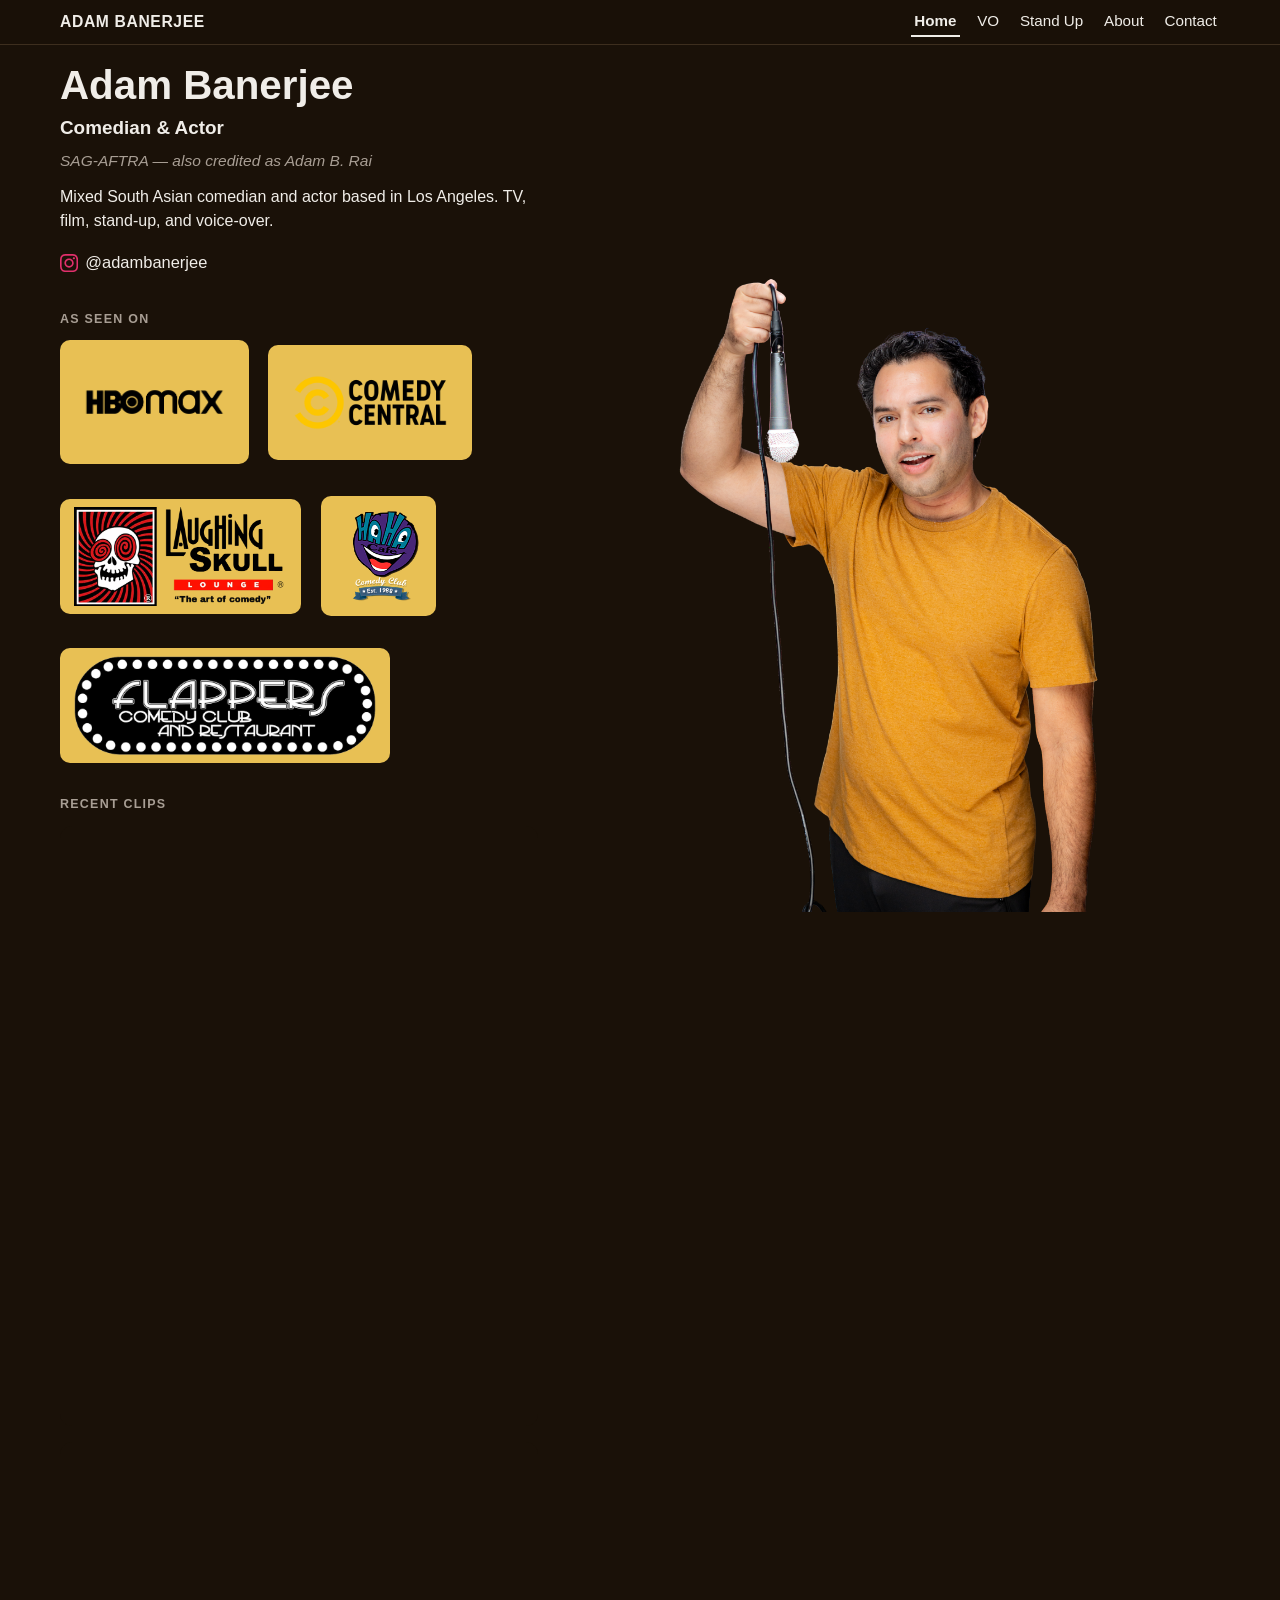
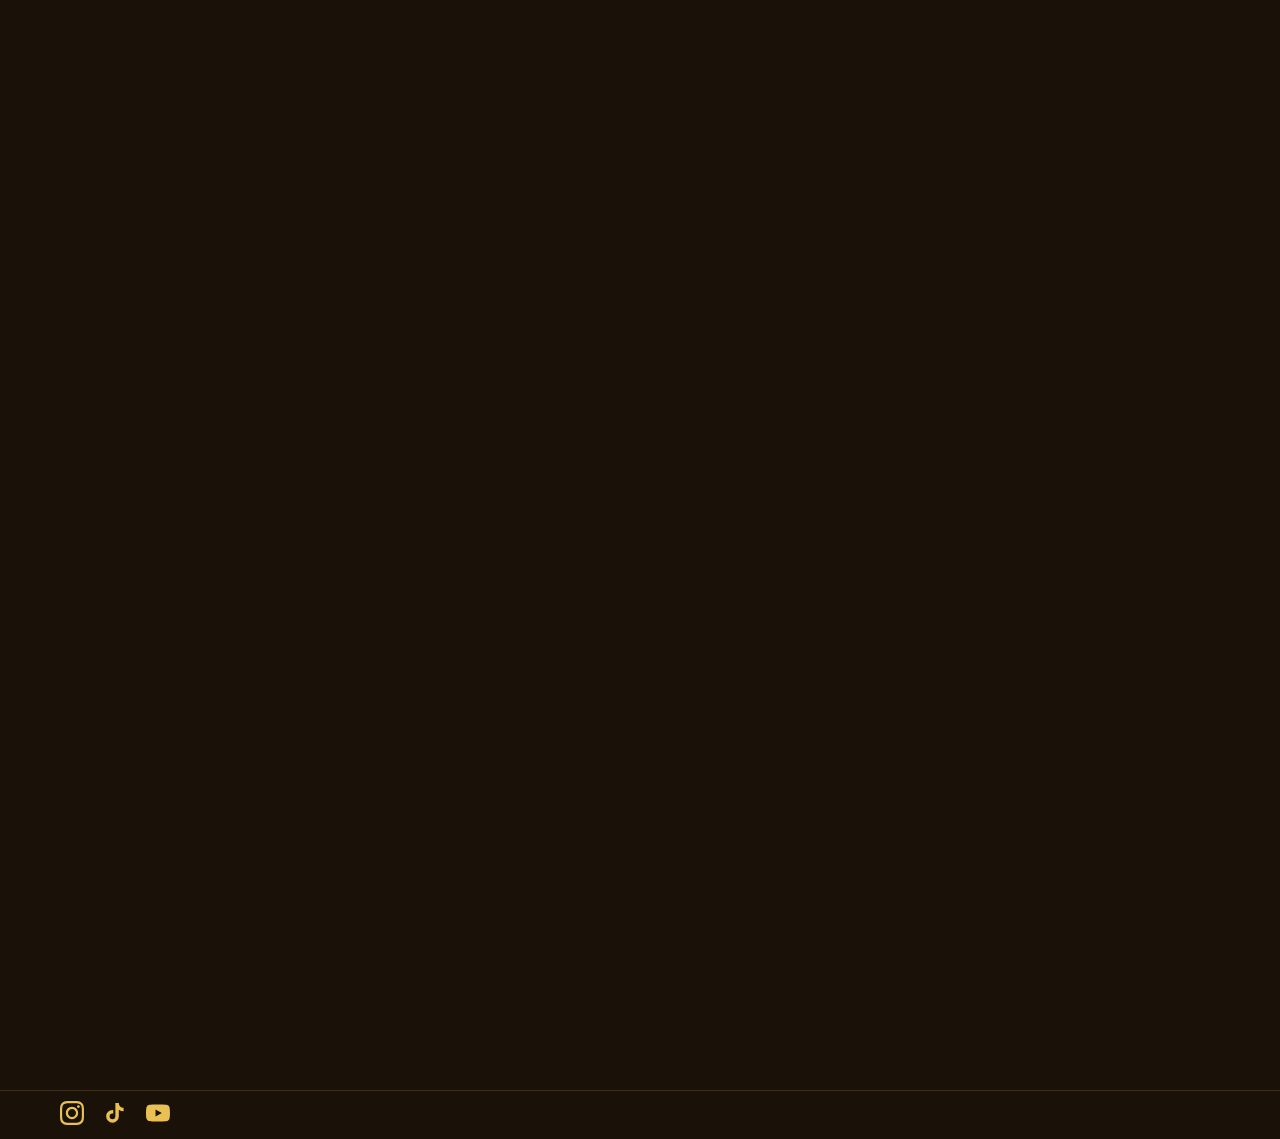
==== index.html @ d93139bd "Fix Instagram clips, enlarge HBO logo, update SEO to comedian-first Clips: - Replace ::before/::afte" ====
<!DOCTYPE html>
<html lang="en">
<head>
  <meta charset="UTF-8" />
  <meta name="viewport" content="width=device-width, initial-scale=1.0" />
  <title>Adam Banerjee | Stand-Up Comedian, Actor & Voice Actor</title>
  <meta name="description" content="Adam Banerjee is a stand-up comedian and SAG-AFTRA actor based in Los Angeles. Credits include HBO and Amazon. Performs across LA and Atlanta. Founder of the Rogue Lantern Comedy Club in Las Vegas." />
  <link rel="canonical" href="https://www.adambanerjee.com/" />
  <link rel="icon" type="image/png" href="/Favicon.png" />
  <link rel="stylesheet" href="/styles.css" />
</head>
<body class="home-page">

<header class="site-header">
  <div class="inner">
    <a class="brand" href="/">ADAM BANERJEE</a>
    <nav aria-label="Main navigation">
      <a href="/" class="active">Home</a>
      <a href="/vo">VO</a>
      <a href="/standup">Stand Up</a>
      <a href="/about">About</a>
      <a href="/contact">Contact</a>
    </nav>
  </div>
</header>

<main>
  <div class="inner">
    <div class="home-main">

      <!-- LEFT: text → logos → clips, all stacked -->
      <div class="home-left">

        <div class="home-copy">
          <h1>Adam Banerjee</h1>
          <p class="subhead">Comedian &amp; Actor</p>
          <p class="sag-credit">SAG-AFTRA &mdash; also credited as <em>Adam B. Rai</em></p>
          <p class="intro">Mixed South Asian comedian and actor based in Los Angeles. TV, film, stand-up, and voice-over.</p>
          <div class="social-row">
            <svg class="ig-logo" viewBox="0 0 24 24" aria-hidden="true" style="width:1.1em;height:1.1em;fill:#e1306c;flex-shrink:0;display:inline-block;vertical-align:middle;"><path d="M12 2.163c3.204 0 3.584.012 4.85.07 3.252.148 4.771 1.691 4.919 4.919.058 1.265.069 1.645.069 4.849 0 3.205-.012 3.584-.069 4.849-.149 3.225-1.664 4.771-4.919 4.919-1.266.058-1.644.07-4.85.07-3.204 0-3.584-.012-4.849-.07-3.26-.149-4.771-1.699-4.919-4.92-.058-1.265-.07-1.644-.07-4.849 0-3.204.013-3.583.07-4.849.149-3.227 1.664-4.771 4.919-4.919 1.266-.057 1.645-.069 4.849-.069zm0-2.163c-3.259 0-3.667.014-4.947.072-4.358.2-6.78 2.618-6.98 6.98-.059 1.281-.073 1.689-.073 4.948 0 3.259.014 3.668.072 4.948.2 4.358 2.618 6.78 6.98 6.98 1.281.058 1.689.072 4.948.072 3.259 0 3.668-.014 4.948-.072 4.354-.2 6.782-2.618 6.979-6.98.059-1.28.073-1.689.073-4.948 0-3.259-.014-3.667-.072-4.947-.196-4.354-2.617-6.78-6.979-6.98-1.281-.059-1.69-.073-4.949-.073zm0 5.838c-3.403 0-6.162 2.759-6.162 6.162s2.759 6.163 6.162 6.163 6.162-2.759 6.162-6.163c0-3.403-2.759-6.162-6.162-6.162zm0 10.162c-2.209 0-4-1.79-4-4 0-2.209 1.791-4 4-4s4 1.791 4 4c0 2.21-1.791 4-4 4zm6.406-11.845c-.796 0-1.441.645-1.441 1.44s.645 1.44 1.441 1.44c.795 0 1.439-.645 1.439-1.44s-.644-1.44-1.439-1.44z"/></svg>
            <a href="https://instagram.com/adambanerjee" target="_blank" rel="noopener noreferrer">@adambanerjee</a>
          </div>
        </div>

        <div class="logo-strip">
          <p class="section-label">As Seen On</p>
          <div class="logos-row">
            <img class="logo-img logo-img--hbo" src="/HBO Max Logo Transparent.png" alt="HBO" />
            <img class="logo-img" src="/Comedy Central Logo Transparent.png" alt="Comedy Central" />
            <div class="logo-row-break"></div>
            <img class="logo-img" src="/Laughing Skull Logo Transparent.webp" alt="Laughing Skull" />
            <img class="logo-img logo-img--haha" src="/Haha Logo Transparent.png" alt="Haha Comedy Club" />
            <div class="logo-row-break"></div>
            <img class="logo-img" src="/Flappers Logo Transparent.png" alt="Flappers Comedy Club" />
          </div>
        </div>

        <div class="clips-section">
          <p class="section-label">Recent Clips</p>
          <div class="clips-col">
            <div class="ig-clip">
              <iframe src="https://www.instagram.com/reel/CvXwuYNpjAo/embed/" allowfullscreen allow="fullscreen"></iframe>
            </div>
            <div class="ig-clip">
              <iframe src="https://www.instagram.com/reel/DRIfIYckgPz/embed/" allowfullscreen allow="fullscreen"></iframe>
            </div>
            <div class="ig-clip">
              <iframe src="https://www.instagram.com/reel/C3Y_JnTr_NY/embed/" allowfullscreen allow="fullscreen"></iframe>
            </div>
          </div>
        </div>

      </div><!-- /home-left -->

      <!-- RIGHT: hero photo, sticky so it stays in view while left column scrolls -->
      <div class="home-photo">
        <img src="/Copy of HS Transparent.svg" alt="Adam Banerjee" />
      </div>

    </div>
  </div>
</main>

<footer class="site-footer">
  <div class="inner">
    <div class="footer-inner">
      <div class="footer-social">
        <a href="https://instagram.com/adambanerjee" target="_blank" rel="noopener noreferrer" aria-label="Instagram">
          <svg viewBox="0 0 24 24" aria-hidden="true"><path d="M12 2.163c3.204 0 3.584.012 4.85.07 3.252.148 4.771 1.691 4.919 4.919.058 1.265.069 1.645.069 4.849 0 3.205-.012 3.584-.069 4.849-.149 3.225-1.664 4.771-4.919 4.919-1.266.058-1.644.07-4.85.07-3.204 0-3.584-.012-4.849-.07-3.26-.149-4.771-1.699-4.919-4.92-.058-1.265-.07-1.644-.07-4.849 0-3.204.013-3.583.07-4.849.149-3.227 1.664-4.771 4.919-4.919 1.266-.057 1.645-.069 4.849-.069zm0-2.163c-3.259 0-3.667.014-4.947.072-4.358.2-6.78 2.618-6.98 6.98-.059 1.281-.073 1.689-.073 4.948 0 3.259.014 3.668.072 4.948.2 4.358 2.618 6.78 6.98 6.98 1.281.058 1.689.072 4.948.072 3.259 0 3.668-.014 4.948-.072 4.354-.2 6.782-2.618 6.979-6.98.059-1.28.073-1.689.073-4.948 0-3.259-.014-3.667-.072-4.947-.196-4.354-2.617-6.78-6.979-6.98-1.281-.059-1.69-.073-4.949-.073zm0 5.838c-3.403 0-6.162 2.759-6.162 6.162s2.759 6.163 6.162 6.163 6.162-2.759 6.162-6.163c0-3.403-2.759-6.162-6.162-6.162zm0 10.162c-2.209 0-4-1.79-4-4 0-2.209 1.791-4 4-4s4 1.791 4 4c0 2.21-1.791 4-4 4zm6.406-11.845c-.796 0-1.441.645-1.441 1.44s.645 1.44 1.441 1.44c.795 0 1.439-.645 1.439-1.44s-.644-1.44-1.439-1.44z"/></svg>
        </a>
        <a href="https://www.tiktok.com/@adambanerjee" target="_blank" rel="noopener noreferrer" aria-label="TikTok">
          <svg viewBox="0 0 24 24" aria-hidden="true"><path d="M19.59 6.69a4.83 4.83 0 0 1-3.77-4.25V2h-3.45v13.67a2.89 2.89 0 0 1-2.88 2.5 2.89 2.89 0 0 1-2.89-2.89 2.89 2.89 0 0 1 2.89-2.89c.28 0 .54.04.79.1V9.01a6.32 6.32 0 0 0-.79-.05 6.34 6.34 0 0 0-6.34 6.34 6.34 6.34 0 0 0 6.34 6.34 6.34 6.34 0 0 0 6.33-6.34V8.69a8.19 8.19 0 0 0 4.78 1.52V6.76a4.85 4.85 0 0 1-1-.07z"/></svg>
        </a>
        <a href="https://www.youtube.com/@adambanerjee" target="_blank" rel="noopener noreferrer" aria-label="YouTube">
          <svg viewBox="0 0 24 24" aria-hidden="true"><path d="M23.498 6.186a3.016 3.016 0 0 0-2.122-2.136C19.505 3.545 12 3.545 12 3.545s-7.505 0-9.377.505A3.017 3.017 0 0 0 .502 6.186C0 8.07 0 12 0 12s0 3.93.502 5.814a3.016 3.016 0 0 0 2.122 2.136c1.871.505 9.376.505 9.376.505s7.505 0 9.377-.505a3.015 3.015 0 0 0 2.122-2.136C24 15.93 24 12 24 12s0-3.93-.502-5.814zM9.545 15.568V8.432L15.818 12l-6.273 3.568z"/></svg>
        </a>
      </div>
    </div>
  </div>
</footer>

<script src="/script.js"></script>
</body>
</html>
---- styles.css ----
:root{
  --bg:#1a1108;
  --text:#f0ede8;
  --muted:#a89e94;
  --line:#3d2e1e;
  --accent:#f0ede8;
  --maxw:1160px;
}

*,
*::before,
*::after{ box-sizing:border-box; }

html,body{
  margin:0;
  padding:0;
}

body{
  font-family: Arial, Helvetica, sans-serif;
  background:var(--bg);
  color:var(--text);
  line-height:1.5;
}

a{ color:var(--text); text-decoration:none; }
a:hover,
a:focus-visible{ text-decoration:underline; }

.inner{
  width:min(100% - 2rem, var(--maxw));
  margin-inline:auto;
}

/* Header */
.site-header{
  position:sticky;
  top:0;
  z-index:20;
  border-bottom:1px solid var(--line);
  background:rgba(26,17,8,.95);
  backdrop-filter: blur(4px);
}

.site-header .inner{
  display:flex;
  align-items:center;
  justify-content:space-between;
  gap:1rem;
  padding:.44rem 0;
}

.brand{
  font-weight:700;
  letter-spacing:.04em;
  font-size:.98rem;
  white-space:nowrap;
}

nav{
  display:flex;
  gap:.9rem;
  flex-wrap:wrap;
  align-items:center;
}

nav a{
  font-size:.95rem;
  padding:.16rem .2rem;
  border-bottom:2px solid transparent;
}

nav a.active{
  border-bottom-color:var(--accent);
  font-weight:700;
}

/* Shared page shells */
.page{
  padding:1.35rem 0 1.8rem;
}

.page h1{
  margin:.05rem 0 .5rem;
  font-size:clamp(1.8rem,3.4vw,2.5rem);
  line-height:1.08;
}

.lead{
  margin:0 0 .85rem;
  color:var(--text);
  max-width:72ch;
}

/* Home */
.home-main{
  display:flex;
  align-items:flex-end;
  gap:1.15rem;
  padding:1.05rem 0 .25rem;
}

.home-copy{
  flex:0 0 52%;
  max-width:52%;
  min-width:0;
}

.home-photo{
  flex:0 0 48%;
  max-width:48%;
  min-width:0;
  display:flex;
  justify-content:flex-end;
  align-items:flex-end;
}

.home-photo img{
  width:min(112%, 980px);
  max-width:980px;
  height:auto;
  display:block;
}

.home-copy h1{
  margin:0 0 .42rem;
  font-size:clamp(1.95rem,3.15vw,2.88rem);
  line-height:1.06;
}

.subhead{
  margin:0 0 .45rem;
  font-size:clamp(1rem,2vw,1.18rem);
  font-weight:600;
}

.muted{
  color:var(--muted);
  font-weight:500;
}

.sag-credit{
  margin:0 0 .82rem;
  font-size:.97rem;
  color:var(--muted);
  font-style:italic;
}

.tagline{
  margin:0 0 .82rem;
  color:var(--muted);
}

.intro{
  margin:0 0 .92rem;
  max-width:68ch;
}

.social-row{
  margin:.28rem 0 0;
  display:inline-flex;
  align-items:center;
  gap:.45rem;
  font-size:1.03rem;
  line-height:1.1;
}

.ig-logo{
  width:1em;
  height:1em;
  object-fit:contain;
  display:inline-block;
  transform:translateY(1px);
}

/* Clips section (inside home-left, single column) */
.clips-section{
  padding:0;
}

.section-label{
  margin:0 0 .75rem;
  font-size:.78rem;
  font-weight:700;
  letter-spacing:.1em;
  text-transform:uppercase;
  color:var(--muted);
}

.clips-col{
  display:flex;
  flex-direction:column;
  gap:1rem;
}

/* Instagram /embed/ — absolute pos clips top/bottom chrome with no overlay bars */
.ig-clip{
  position:relative;
  overflow:hidden;
  border-radius:12px;
  background:var(--bg);
  height:600px;
}

.ig-clip iframe{
  position:absolute;
  top:-66px;      /* shifts up to hide profile header */
  left:0;
  width:100%;
  height:796px;   /* container(600) + header(66) + footer(130) */
  border:0;
}

.clip-card{
  display:flex;
  flex-direction:column;
  align-items:center;
  justify-content:center;
  gap:.75rem;
  border:1px solid var(--line);
  border-radius:12px;
  padding:2.4rem 1.2rem;
  background:#221509;
  color:var(--text);
  text-align:center;
  min-height:200px;
  transition:border-color .18s, background .18s;
}

.clip-card:hover{
  border-color:var(--text);
  background:#2a1a09;
  text-decoration:none;
}

.clip-card svg{
  width:40px;
  height:40px;
}

.clip-card-label{
  font-size:.95rem;
  font-weight:600;
}

.clip-card-sub{
  font-size:.82rem;
  color:var(--muted);
  margin-top:-.3rem;
}

/* As Seen On logo strip — inside home-left, no border separator */
.logo-strip{
  padding:0;
}

.logos-row{
  display:flex;
  align-items:center;
  justify-content:flex-start;
  flex-wrap:wrap;
  gap:1rem 1.2rem;
}

/* Logos with amber pill background */
.logo-img{
  height:99px;
  width:auto;
  display:block;
  background:#e8c054;
  border-radius:10px;
  padding:8px 14px;
  box-sizing:content-box;
  transition:opacity .18s;
}

.logo-img:hover{
  opacity:.85;
}

/* HBO Max: bigger in its pill — taller height, tight padding */
.logo-img--hbo{
  height:118px;
  padding:3px 6px;
}

/* Haha: keep taller since it was already visually small */
.logo-img--haha{
  height:110px;
  padding:5px 8px;
}

/* Force flex-wrap line breaks between logo groups */
.logo-row-break{
  flex-basis:100%;
  height:0;
}

/* VO page */
.vo-layout{
  display:grid;
  grid-template-columns:minmax(0,1fr) 340px;
  gap:1.6rem;
  align-items:start;
}

.vo-photo-wrap{
  display:flex;
  justify-content:flex-end;
}

.vo-photo{
  width:100%;
  max-width:340px;
  height:auto;
  display:block;
  border:1px solid var(--line);
  border-radius:12px;
}

.vo-bio{
  margin:0 0 1.1rem;
  line-height:1.65;
  max-width:70ch;
}

.studio-link-row{
  margin-top:.85rem;
}

.studio-btn{
  display:inline-block;
  padding:.44rem .88rem;
  border:1px solid var(--line);
  border-radius:9px;
  background:#221509;
  font-size:.95rem;
}

.studio-btn:hover{
  text-decoration:none;
  border-color:var(--text);
}

/* Reel list */
.reel-list{
  display:grid;
  gap:.85rem;
  margin-top:.85rem;
}

.reel-card{
  border:1px solid var(--line);
  border-radius:12px;
  padding:.92rem;
  background:#221509;
}

.reel-card h2{
  margin:0 0 .45rem;
  font-size:1.04rem;
}

audio{
  width:100%;
}

/* Plyr dark theme overrides */
.plyr--audio .plyr__controls{
  background:#221509;
  border:1px solid var(--line);
  border-radius:8px;
}

.plyr--audio .plyr__control{
  color:var(--text);
}

.plyr--audio .plyr__control:hover,
.plyr--audio .plyr__control:focus{
  background:var(--line);
  color:var(--text);
}

.plyr__progress__buffer,
.plyr__volume__track{
  background:var(--line);
}

.plyr__progress input[type=range]::-webkit-slider-runnable-track,
.plyr__volume input[type=range]::-webkit-slider-runnable-track{
  background:var(--line);
}

/* Stand Up */
.upcoming-shows{
  border:1px solid var(--line);
  border-radius:12px;
  padding:.92rem 1rem;
  background:#221509;
  margin-bottom:1.25rem;
  max-width:56ch;
}

.upcoming-shows h2{
  margin:0 0 .4rem;
  font-size:1.04rem;
}

.set-section{
  margin-top:.95rem;
}

.standup-videos{
  display:grid;
  grid-template-columns:repeat(auto-fit, minmax(300px,1fr));
  gap:1rem;
  margin-top:.82rem;
}

.yt-embed-wrap{
  position:relative;
  width:100%;
  aspect-ratio:16/9;
  border-radius:10px;
  overflow:hidden;
  background:#000;
}

.yt-embed-wrap iframe{
  position:absolute;
  inset:0;
  width:100%;
  height:100%;
  border:0;
}

.video-context{
  margin:.45rem 0 0;
  font-size:.9rem;
  color:var(--muted);
}

.yt-grid{
  display:grid;
  grid-template-columns:repeat(auto-fit, minmax(270px, 1fr));
  gap:.9rem;
  margin-top:.82rem;
}

.yt-card{
  border:1px solid var(--line);
  border-radius:12px;
  padding:.84rem;
  background:#221509;
}

.video-title{
  margin:0 0 .52rem;
  font-size:1.03rem;
  line-height:1.25;
  font-weight:700;
}

.yt-thumb{
  position:relative;
  display:block;
  border-radius:10px;
  overflow:hidden;
  line-height:0;
}

.yt-thumb img{
  width:100%;
  height:auto;
  display:block;
}

.yt-play{
  position:absolute;
  inset:50% auto auto 50%;
  transform:translate(-50%, -50%);
  width:54px;
  height:54px;
  border-radius:999px;
  background:rgba(0,0,0,.66);
  color:#fff;
  display:grid;
  place-items:center;
  font-size:22px;
}

.btn-link{
  display:inline-block;
  margin-top:.56rem;
  padding:.42rem .68rem;
  border:1px solid var(--line);
  border-radius:9px;
  background:#221509;
}

.btn-link:hover{
  text-decoration:none;
}

/* About */
.credit-highlights{
  display:flex;
  flex-wrap:wrap;
  gap:.6rem .9rem;
  margin:0 0 1.1rem;
}

.credit-item{
  padding:.32rem .72rem;
  border:1px solid var(--line);
  border-radius:999px;
  font-size:.88rem;
  background:#221509;
  color:var(--text);
  white-space:nowrap;
}

.about-layout{
  display:grid;
  grid-template-columns:minmax(0,1fr) 420px;
  gap:1.28rem;
  align-items:start;
}

.about-copy{ min-width:0; }

.about-side{
  display:flex;
  justify-content:flex-end;
}

.about-photo-wrap{
  width:100%;
  margin:0;
}

.about-figure{
  margin:0;
  width:100%;
  display:grid;
  justify-items:end;
}

.about-photo{
  width:100%;
  max-width:420px;
  height:auto;
  display:block;
  border:1px solid var(--line);
  border-radius:12px;
}

/* About credits — clean inline list replacing button pills */
.credit-line{
  margin:0 0 1.1rem;
  font-size:.9rem;
  color:var(--muted);
  letter-spacing:.01em;
}

.credit-line em{
  color:var(--text);
  font-style:italic;
}

/* Contact */
.contact-note{
  margin:0 0 1rem;
  padding:.76rem 1rem;
  border:1px solid var(--line);
  border-radius:10px;
  background:#221509;
  font-size:.95rem;
  max-width:54ch;
}

.contact-grid{
  display:grid;
  grid-template-columns:repeat(auto-fit, minmax(220px, 1fr));
  gap:.85rem;
  margin-top:.82rem;
}

.contact-card{
  border:1px solid var(--line);
  border-radius:12px;
  padding:.92rem;
  background:#221509;
}

.contact-card h2{
  margin:0 0 .38rem;
  font-size:1.02rem;
  color:#e8c054;
}

/* Studio page */
.studio-intro{
  max-width:68ch;
  margin:0 0 1.4rem;
  line-height:1.65;
}

.gear-table{
  width:100%;
  border-collapse:collapse;
  margin-bottom:1.4rem;
  font-size:.97rem;
}

.gear-table th,
.gear-table td{
  text-align:left;
  padding:.6rem .8rem;
  border-bottom:1px solid var(--line);
}

.gear-table th{
  font-size:.8rem;
  letter-spacing:.07em;
  text-transform:uppercase;
  color:var(--muted);
  font-weight:700;
}

.gear-table tr:last-child td{
  border-bottom:none;
}

.studio-links{
  display:flex;
  flex-wrap:wrap;
  gap:.65rem;
  margin-top:1rem;
}

.studio-link-btn{
  display:inline-block;
  padding:.48rem 1rem;
  border:1px solid var(--line);
  border-radius:9px;
  background:#221509;
  font-size:.97rem;
}

.studio-link-btn:hover{
  text-decoration:none;
  border-color:var(--text);
}

/* Footer */
.site-footer{
  border-top:1px solid var(--line);
  margin-top:auto;
}

.site-footer .inner{
  padding:.6rem 0 .9rem;
}

.footer-inner{
  display:flex;
  align-items:center;
  justify-content:space-between;
  flex-wrap:wrap;
  gap:.5rem;
}

.footer-social{
  display:flex;
  align-items:center;
  gap:1.2rem;
}

.footer-social a{
  display:flex;
  align-items:center;
  color:#e8c054;
  transition:color .15s;
  line-height:0;
}

.footer-social a:hover{
  color:var(--text);
  text-decoration:none;
}

.footer-social svg{
  width:24px;
  height:24px;
  fill:currentColor;
  flex-shrink:0;
}

/* Responsive */
@media (max-width: 1080px){
  .home-photo img{
    width:min(100%, 820px);
    max-width:820px;
  }
}

@media (max-width: 980px){
  .about-layout{
    grid-template-columns:1fr;
    gap:.9rem;
  }
  .about-side{
    justify-content:center;
  }
  .about-figure{
    justify-items:center;
  }

  .vo-layout{
    grid-template-columns:1fr;
    gap:.9rem;
  }
  .vo-photo-wrap{
    justify-content:center;
    order:-1;
  }
  .vo-photo{
    max-width:380px;
  }
}

@media (max-width: 860px){
  .site-header .inner{
    align-items:flex-start;
    flex-wrap:wrap;
    row-gap:.28rem;
  }

  nav{
    width:100%;
    gap:.62rem .9rem;
  }

  .home-main{
    flex-direction:column;
    align-items:stretch;
    gap:.62rem;
    padding-top:.82rem;
    padding-bottom:.3rem;
  }

  .home-copy,
  .home-photo{
    max-width:100%;
    flex-basis:auto;
  }

  .home-photo{
    justify-content:center;
    align-items:center;
  }

  .home-photo img{
    width:min(100%, 760px);
    max-width:760px;
    margin-inline:auto;
  }

  .clips-row{
    grid-template-columns:1fr;
  }
}

@media (max-width: 600px){
  .inner{
    width:min(100% - 1.25rem, var(--maxw));
  }

  nav a{
    font-size:.9rem;
  }

  .home-copy h1{
    font-size:clamp(1.7rem,8vw,2.2rem);
  }

  .page{
    padding:1.1rem 0 1.35rem;
  }

  .standup-videos{
    grid-template-columns:1fr;
  }

  .logos-row{
    gap:.7rem 1rem;
  }

  .footer-inner{
    flex-direction:column;
    align-items:flex-start;
    gap:.4rem;
  }
}


/* --- Home layout: left column (text+logos+clips) + sticky photo --- */

/* home-main is the flex row container */
.home-page .home-main{
  display: flex !important;
  flex-direction: row !important;
  align-items: flex-start !important;
  gap: 0 !important;
  height: auto !important;
  min-height: 0 !important;
  padding: 1.2rem 0 0 !important;
}

/* Left column: stacks text → logos → clips vertically */
.home-left{
  flex: 0 0 44%;
  max-width: 44%;
  min-width: 0;
  display: flex;
  flex-direction: column;
  gap: 2rem;
  padding-right: 2rem;
  padding-bottom: 2rem;
}

/* Text block: stays at top of left column */
.home-page .home-copy{
  flex: none !important;
  max-width: none !important;
  min-width: 0 !important;
}

/* Photo: sticky so it stays in view while left column scrolls.
   Height = viewport minus the sticky header. */
.home-page .home-photo{
  flex: 0 0 56% !important;
  max-width: 56% !important;
  min-width: 0 !important;
  position: sticky !important;
  top: 52px !important;          /* approx header height */
  height: calc(100vh - 52px) !important;
  display: flex !important;
  align-items: flex-end !important;
  justify-content: flex-end !important;
  overflow: hidden !important;
  margin: 0 !important;
  padding: 0 !important;
}

/* Image fills the sticky column height, anchored bottom-right.
   Full figure visible — object-fit contain shows the whole image. */
.home-page .home-photo img{
  height: 100% !important;
  width: auto !important;
  max-width: 100% !important;
  object-fit: contain !important;
  object-position: right bottom !important;
  display: block !important;
  margin: 0 !important;
}

@media (max-width: 860px){
  /* On tablet/mobile: stack the photo above the content */
  .home-page .home-main{
    flex-direction: column !important;
    align-items: stretch !important;
    padding-top: 0 !important;
  }

  .home-left{
    flex: none !important;
    max-width: 100% !important;
    padding-right: 0 !important;
    padding-top: 1.2rem; /* breathing room between the line and "Adam Banerjee" */
    order: 2;
  }

  .home-page .home-photo{
    flex: none !important;
    max-width: 100% !important;
    position: static !important;
    height: 56vw !important;    /* proportional height on mobile */
    justify-content: center !important;
    align-items: flex-end !important;
    order: 1;
  }

  .home-page .home-photo img{
    height: 100% !important;
    width: auto !important;
    max-width: 100% !important;
    object-position: center bottom !important;
  }
}

@media (max-width: 860px){
  .ig-clip{
    height: 500px;
  }

  .ig-clip iframe{
    height: 696px; /* 500 + 66 + 130 */
  }

  /* Separator line under hero photo so it ends intentionally */
  .home-page .home-photo{
    border-bottom: 1px solid var(--line) !important;
  }
}

@media (max-width: 600px){
  .home-left{
    gap: 1.5rem !important;
    padding-bottom: 1.5rem !important;
  }

  .home-page .home-photo{
    height: 72vw !important;
  }

  .ig-clip{
    height: 440px;
  }

  .ig-clip iframe{
    height: 636px; /* 440 + 66 + 130 */
  }

  .logo-img{
    height: 70px !important;
    padding: 6px 12px !important;
  }

  .logo-img--haha{
    height: 78px !important;
    padding: 4px 8px !important;
  }
}


/* About page overrides */
.about-page .page{
  padding-top: 1.7rem !important;
  padding-bottom: 2.15rem !important;
}

.about-page .about-layout{
  display: block !important;
  gap: 1.9rem !important;
}

.about-page .about-photo-wrap.about-photo-top{
  width: 100% !important;
  margin: 0.55rem 0 1rem !important;
  display: flex !important;
  justify-content: center !important;
}

.about-page .about-figure{
  justify-items: center !important;
}

.about-page .about-copy{
  padding-right: .25rem;
}

.about-page .bio{
  max-width: 78ch;
  margin: 0 auto;
}

.about-page .bio p{
  margin: 0 0 .95rem !important;
  line-height: 1.66 !important;
}

@media (max-width: 980px){
  .about-page .page{
    padding-top: 1.25rem !important;
    padding-bottom: 1.6rem !important;
  }
}

/* Contact page — add breathing room above footer */
.contact-page .page{
  min-height: 88vh;
  padding-bottom: 10rem;
}

/* VO page Disney credit strip below photo */
.vo-credit-strip{
  margin-top:.85rem;
  background:#e8c054;
  border-radius:10px;
  padding:.6rem .9rem;
  display:flex;
  align-items:center;
  gap:.75rem;
  max-width:340px;
}

.vo-credit-strip p{
  margin:0;
  font-size:.88rem;
  font-weight:600;
  color:#1a1108;
  line-height:1.35;
}

.vo-credit-strip img{
  height:28px;
  width:auto;
  display:block;
  flex-shrink:0;
}
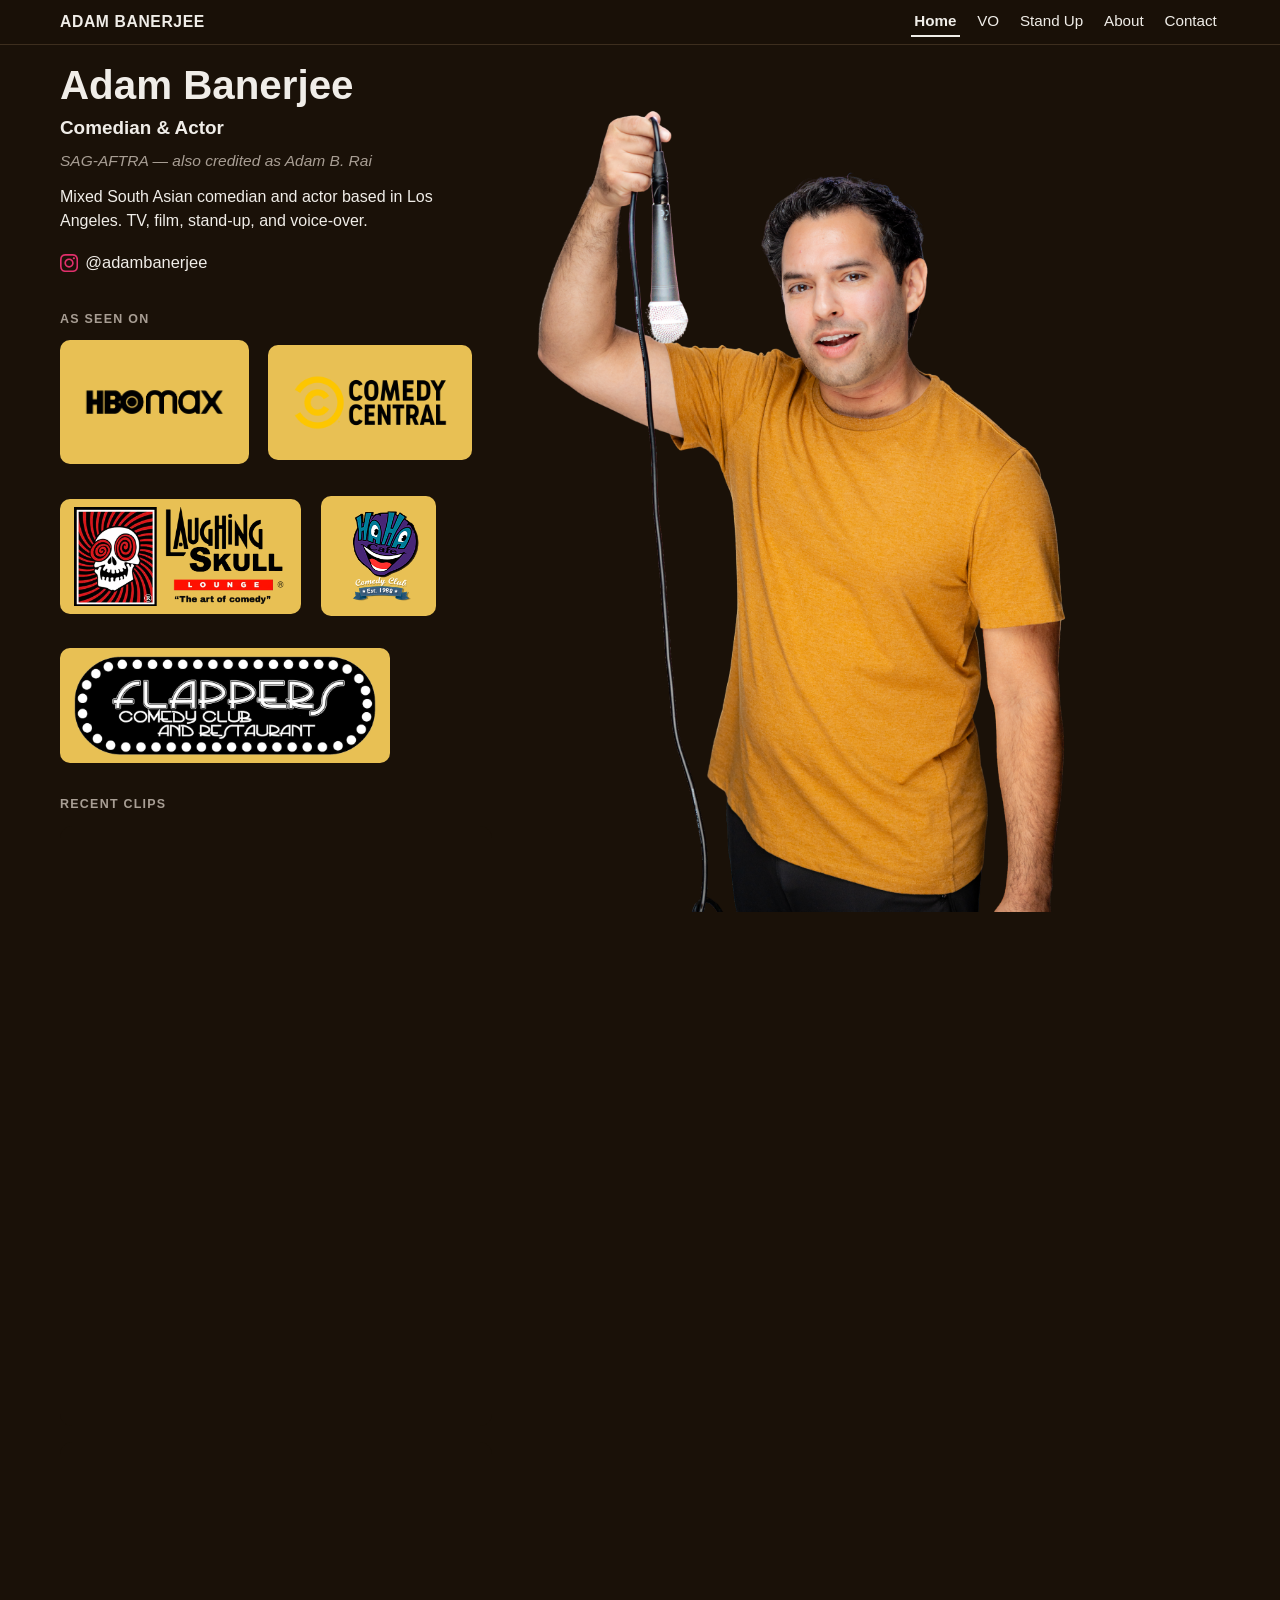
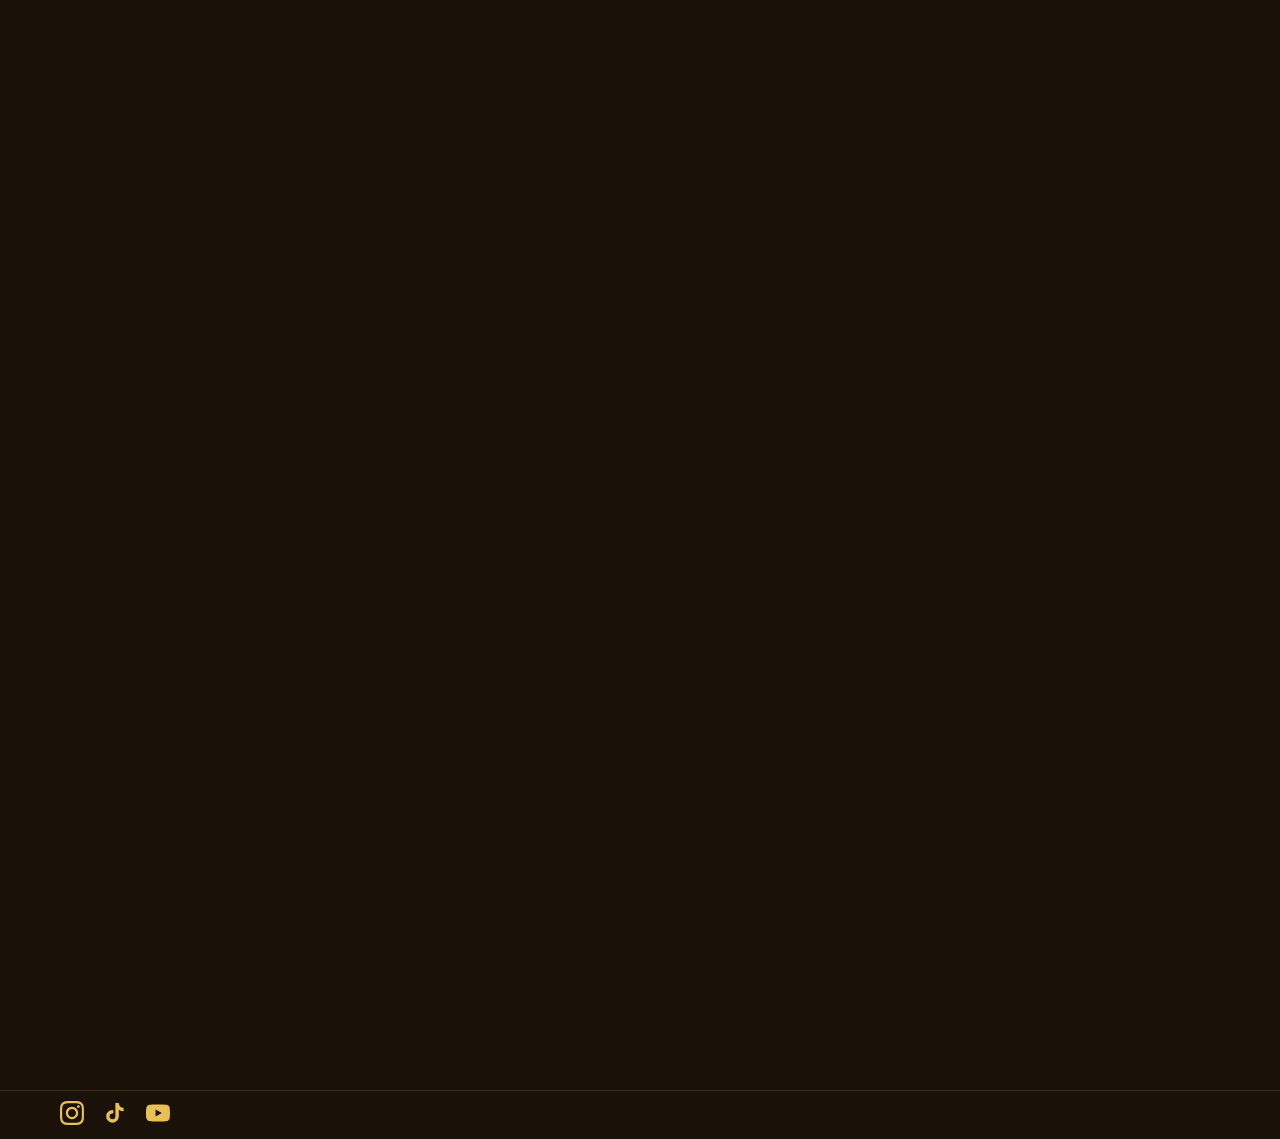
==== commit 4ea723dc: "Fix mobile clip playback; enlarge desktop hero image Clips: - Remove scrolling="no" — this was block" ====
--- a/index.html
+++ b/index.html
@@ -3,7 +3,7 @@
 <head>
   <meta charset="UTF-8" />
   <meta name="viewport" content="width=device-width, initial-scale=1.0" />
-  <title>Adam Banerjee | Stand-Up Comedian, Actor & Voice Actor</title>
+  <title>Adam Banerjee | Comedian</title>
   <meta name="description" content="Adam Banerjee is a stand-up comedian and SAG-AFTRA actor based in Los Angeles. Credits include HBO and Amazon. Performs across LA and Atlanta. Founder of the Rogue Lantern Comedy Club in Las Vegas." />
   <link rel="canonical" href="https://www.adambanerjee.com/" />
   <link rel="icon" type="image/png" href="/Favicon.png" />
@@ -59,13 +59,13 @@
           <p class="section-label">Recent Clips</p>
           <div class="clips-col">
             <div class="ig-clip">
-              <iframe src="https://www.instagram.com/reel/CvXwuYNpjAo/embed/" allowfullscreen allow="fullscreen"></iframe>
+              <iframe src="https://www.instagram.com/reel/CvXwuYNpjAo/embed/" allowfullscreen allow="autoplay; fullscreen; picture-in-picture"></iframe>
             </div>
             <div class="ig-clip">
-              <iframe src="https://www.instagram.com/reel/DRIfIYckgPz/embed/" allowfullscreen allow="fullscreen"></iframe>
+              <iframe src="https://www.instagram.com/reel/DRIfIYckgPz/embed/" allowfullscreen allow="autoplay; fullscreen; picture-in-picture"></iframe>
             </div>
             <div class="ig-clip">
-              <iframe src="https://www.instagram.com/reel/C3Y_JnTr_NY/embed/" allowfullscreen allow="fullscreen"></iframe>
+              <iframe src="https://www.instagram.com/reel/C3Y_JnTr_NY/embed/" allowfullscreen allow="autoplay; fullscreen; picture-in-picture"></iframe>
             </div>
           </div>
         </div>
--- a/styles.css
+++ b/styles.css
@@ -821,8 +821,8 @@
 
 /* Left column: stacks text → logos → clips vertically */
 .home-left{
-  flex: 0 0 44%;
-  max-width: 44%;
+  flex: 0 0 40%;
+  max-width: 40%;
   min-width: 0;
   display: flex;
   flex-direction: column;
@@ -841,8 +841,8 @@
 /* Photo: sticky so it stays in view while left column scrolls.
    Height = viewport minus the sticky header. */
 .home-page .home-photo{
-  flex: 0 0 56% !important;
-  max-width: 56% !important;
+  flex: 0 0 60% !important;
+  max-width: 60% !important;
   min-width: 0 !important;
   position: sticky !important;
   top: 52px !important;          /* approx header height */
@@ -856,7 +856,8 @@
 }
 
 /* Image fills the sticky column height, anchored bottom-right.
-   Full figure visible — object-fit contain shows the whole image. */
+   Scale(1.18) makes the figure appear larger — transparent SVG margins absorb
+   the scale so body/microphone are not cropped. */
 .home-page .home-photo img{
   height: 100% !important;
   width: auto !important;
@@ -865,6 +866,8 @@
   object-position: right bottom !important;
   display: block !important;
   margin: 0 !important;
+  transform: scale(1.18);
+  transform-origin: right bottom;
 }
 
 @media (max-width: 860px){
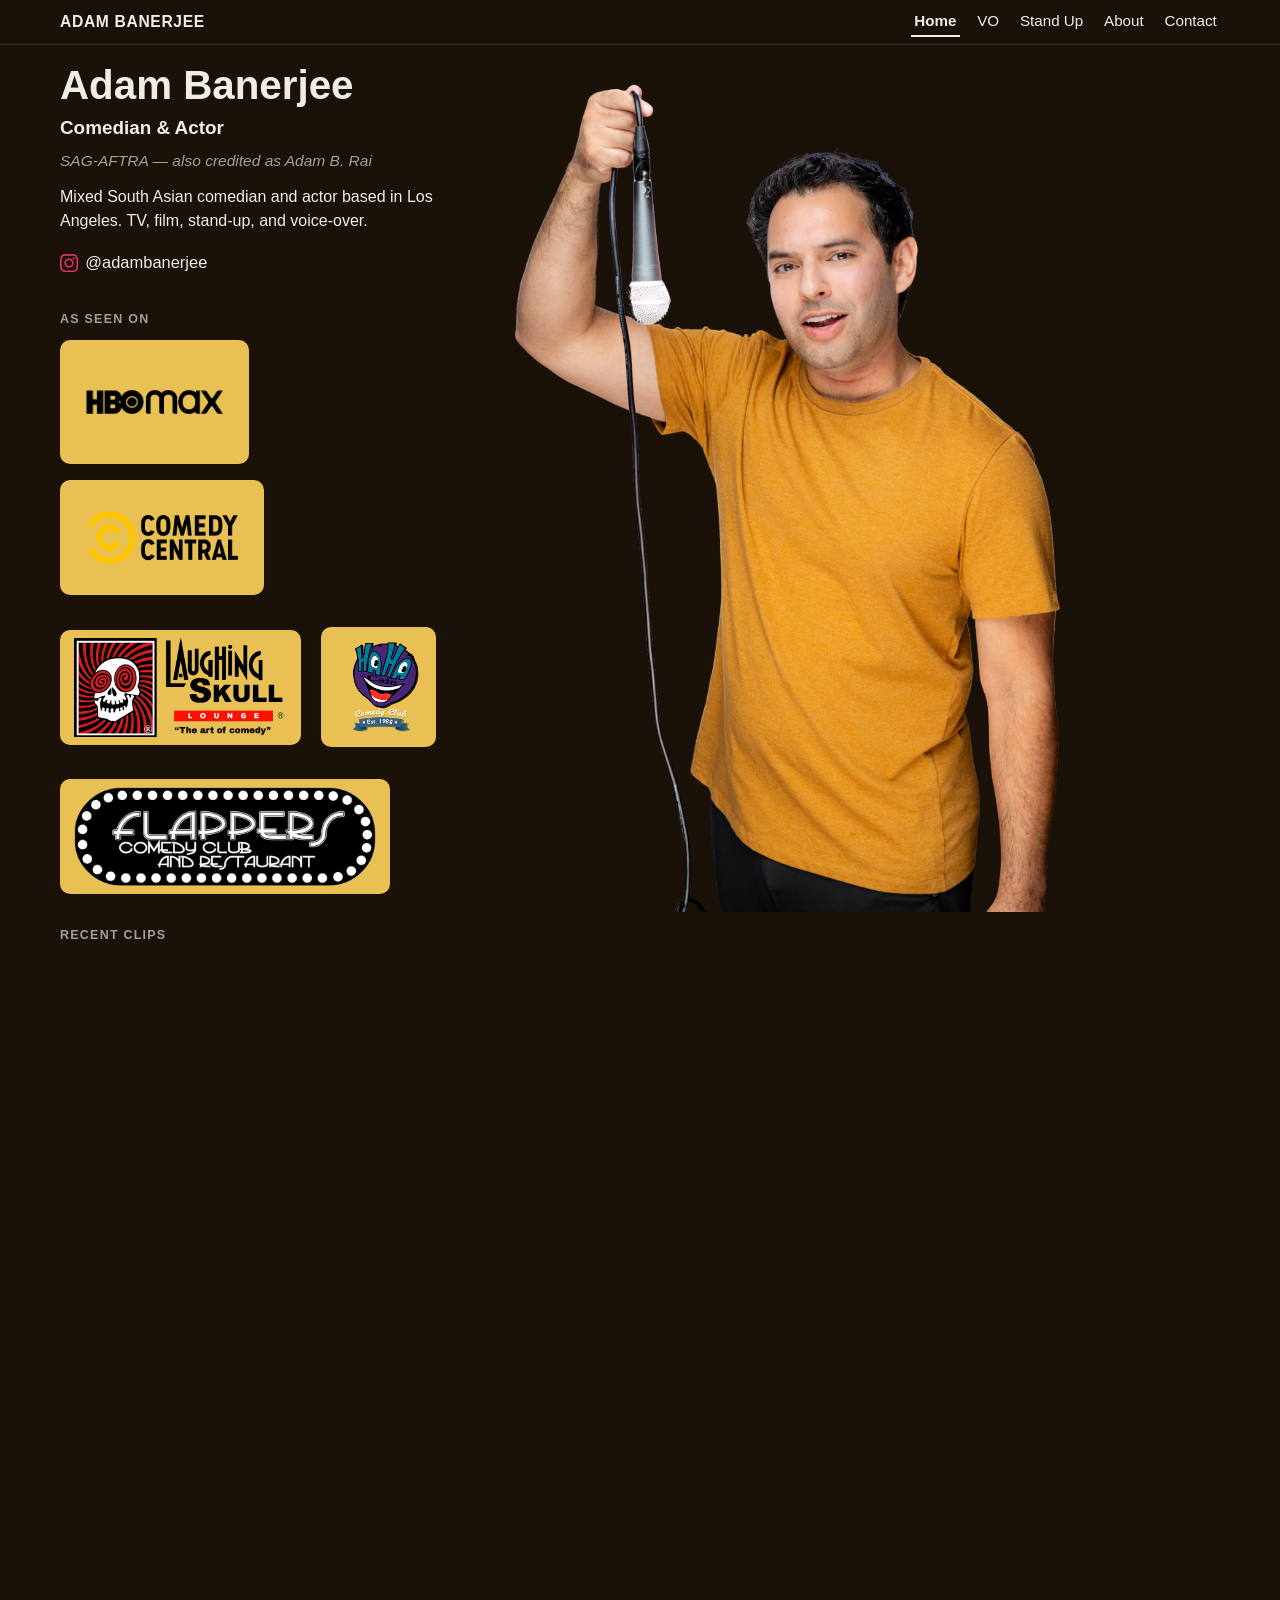
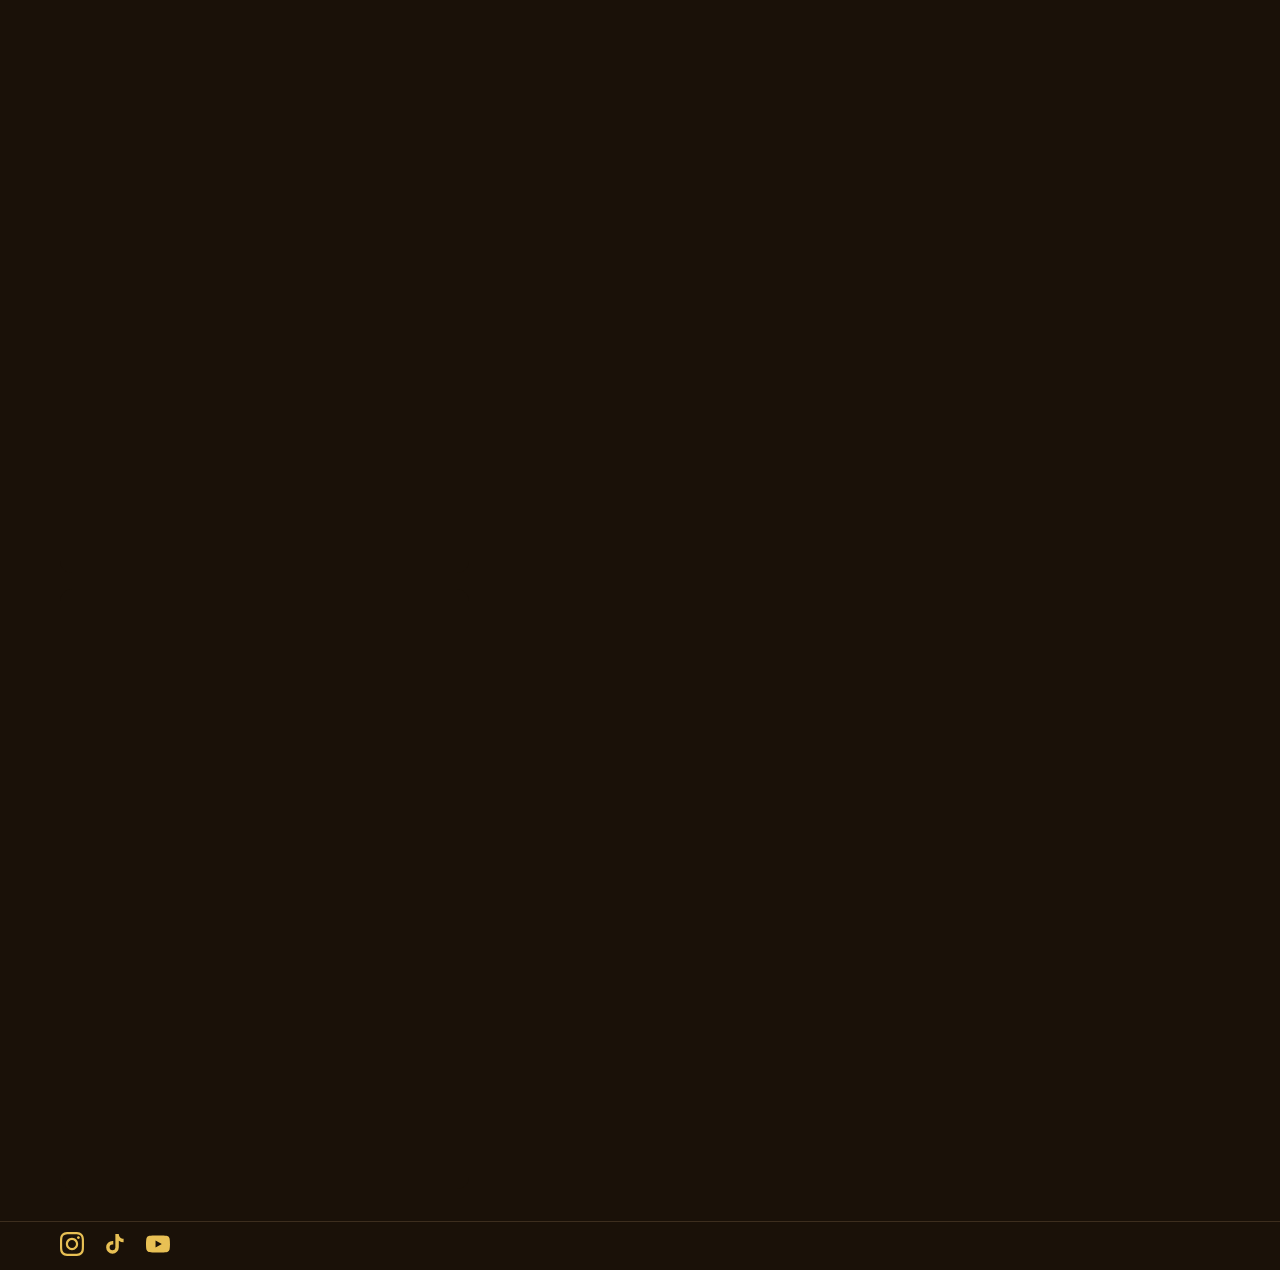
==== commit 76133907: "Fix clip scroll/glitch; push hero image rightward Clips: - Restore scrolling="no" — removing it let " ====
--- a/index.html
+++ b/index.html
@@ -59,13 +59,13 @@
           <p class="section-label">Recent Clips</p>
           <div class="clips-col">
             <div class="ig-clip">
-              <iframe src="https://www.instagram.com/reel/CvXwuYNpjAo/embed/" allowfullscreen allow="autoplay; fullscreen; picture-in-picture"></iframe>
+              <iframe src="https://www.instagram.com/reel/CvXwuYNpjAo/embed/" allowfullscreen allow="autoplay; fullscreen; picture-in-picture" scrolling="no"></iframe>
             </div>
             <div class="ig-clip">
-              <iframe src="https://www.instagram.com/reel/DRIfIYckgPz/embed/" allowfullscreen allow="autoplay; fullscreen; picture-in-picture"></iframe>
+              <iframe src="https://www.instagram.com/reel/DRIfIYckgPz/embed/" allowfullscreen allow="autoplay; fullscreen; picture-in-picture" scrolling="no"></iframe>
             </div>
             <div class="ig-clip">
-              <iframe src="https://www.instagram.com/reel/C3Y_JnTr_NY/embed/" allowfullscreen allow="autoplay; fullscreen; picture-in-picture"></iframe>
+              <iframe src="https://www.instagram.com/reel/C3Y_JnTr_NY/embed/" allowfullscreen allow="autoplay; fullscreen; picture-in-picture" scrolling="no"></iframe>
             </div>
           </div>
         </div>
--- a/styles.css
+++ b/styles.css
@@ -21,6 +21,7 @@
   background:var(--bg);
   color:var(--text);
   line-height:1.5;
+  overflow-x:hidden; /* prevents horizontal scroll from hero photo bleed */
 }
 
 a{ color:var(--text); text-decoration:none; }
@@ -821,8 +822,8 @@
 
 /* Left column: stacks text → logos → clips vertically */
 .home-left{
-  flex: 0 0 40%;
-  max-width: 40%;
+  flex: 0 0 38%;
+  max-width: 38%;
   min-width: 0;
   display: flex;
   flex-direction: column;
@@ -841,8 +842,8 @@
 /* Photo: sticky so it stays in view while left column scrolls.
    Height = viewport minus the sticky header. */
 .home-page .home-photo{
-  flex: 0 0 60% !important;
-  max-width: 60% !important;
+  flex: 0 0 62% !important;
+  max-width: none !important;    /* allow extending past .inner right boundary */
   min-width: 0 !important;
   position: sticky !important;
   top: 52px !important;          /* approx header height */
@@ -851,6 +852,8 @@
   align-items: flex-end !important;
   justify-content: flex-end !important;
   overflow: hidden !important;
+  /* bleed toward browser right edge; body overflow-x:hidden prevents scrollbar */
+  margin-right: calc(-1 * (100vw - min(100vw - 2rem, 1160px)) / 2) !important;
   margin: 0 !important;
   padding: 0 !important;
 }
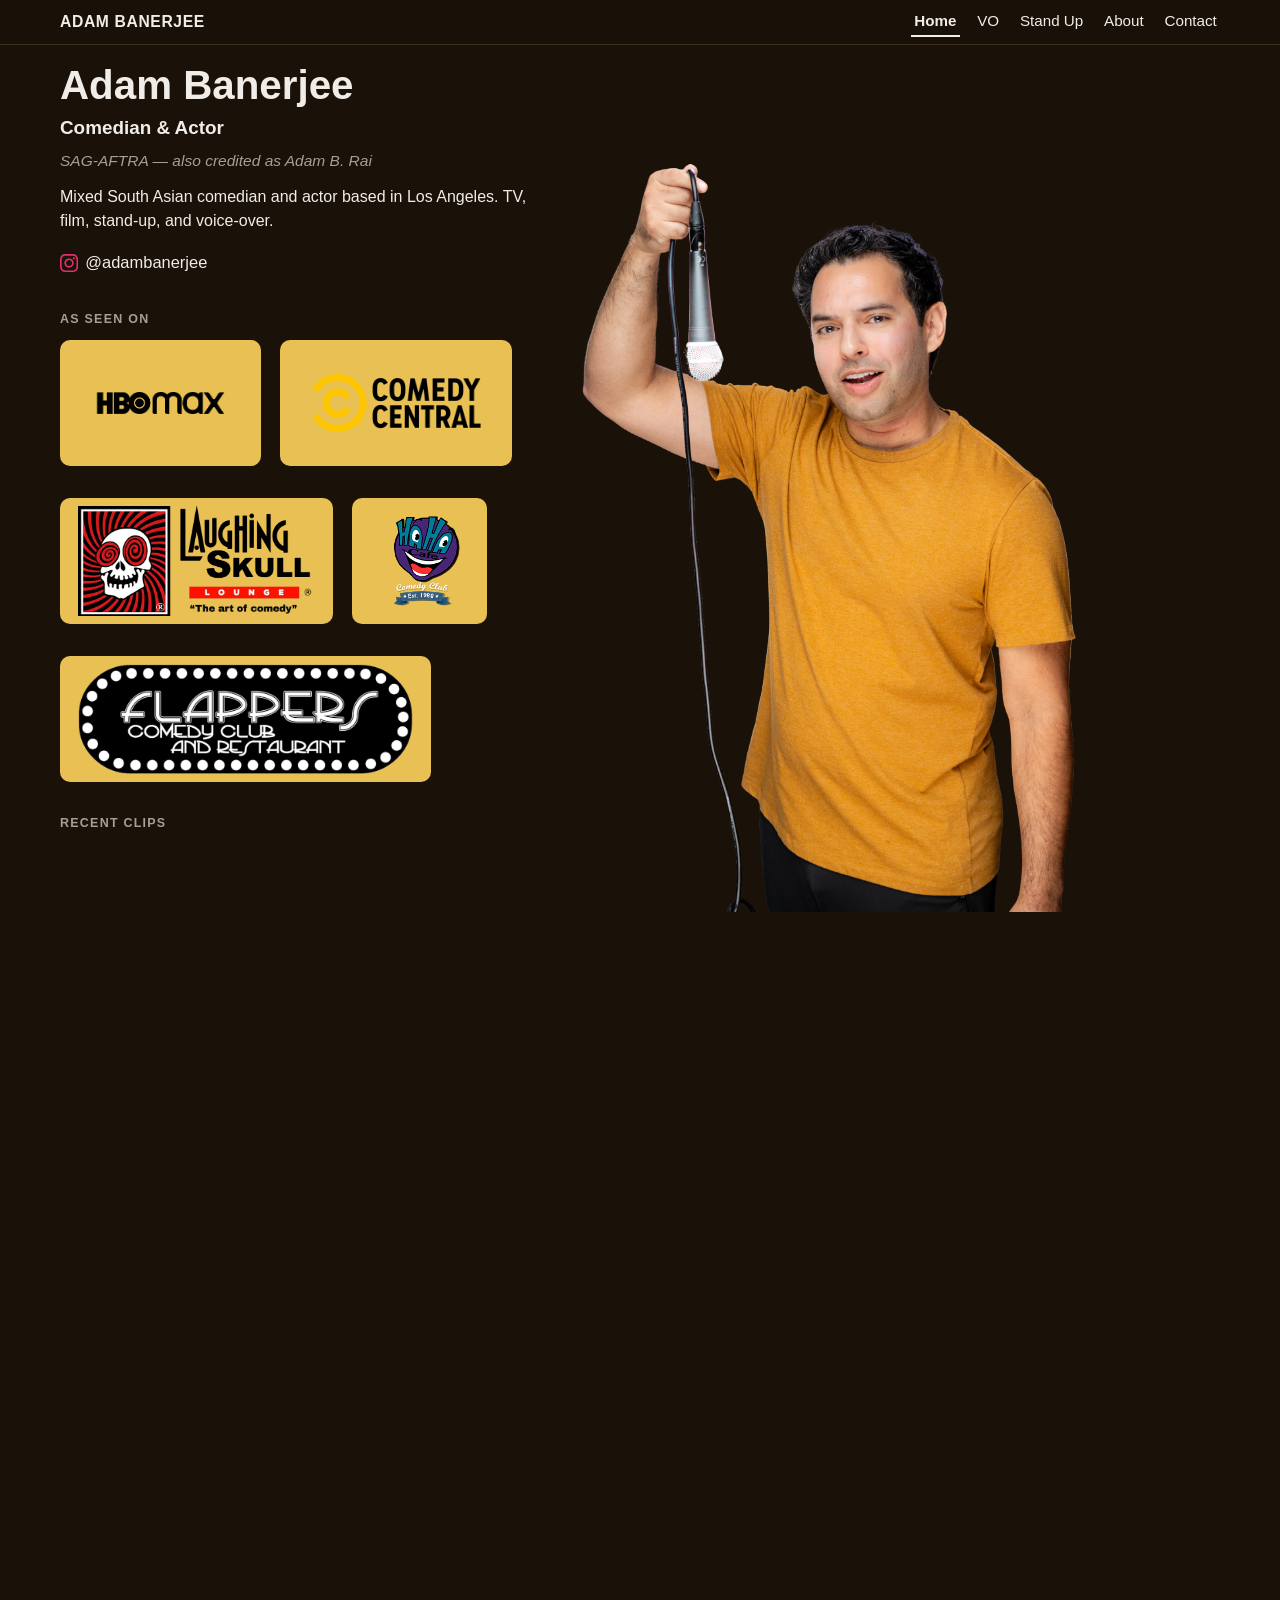
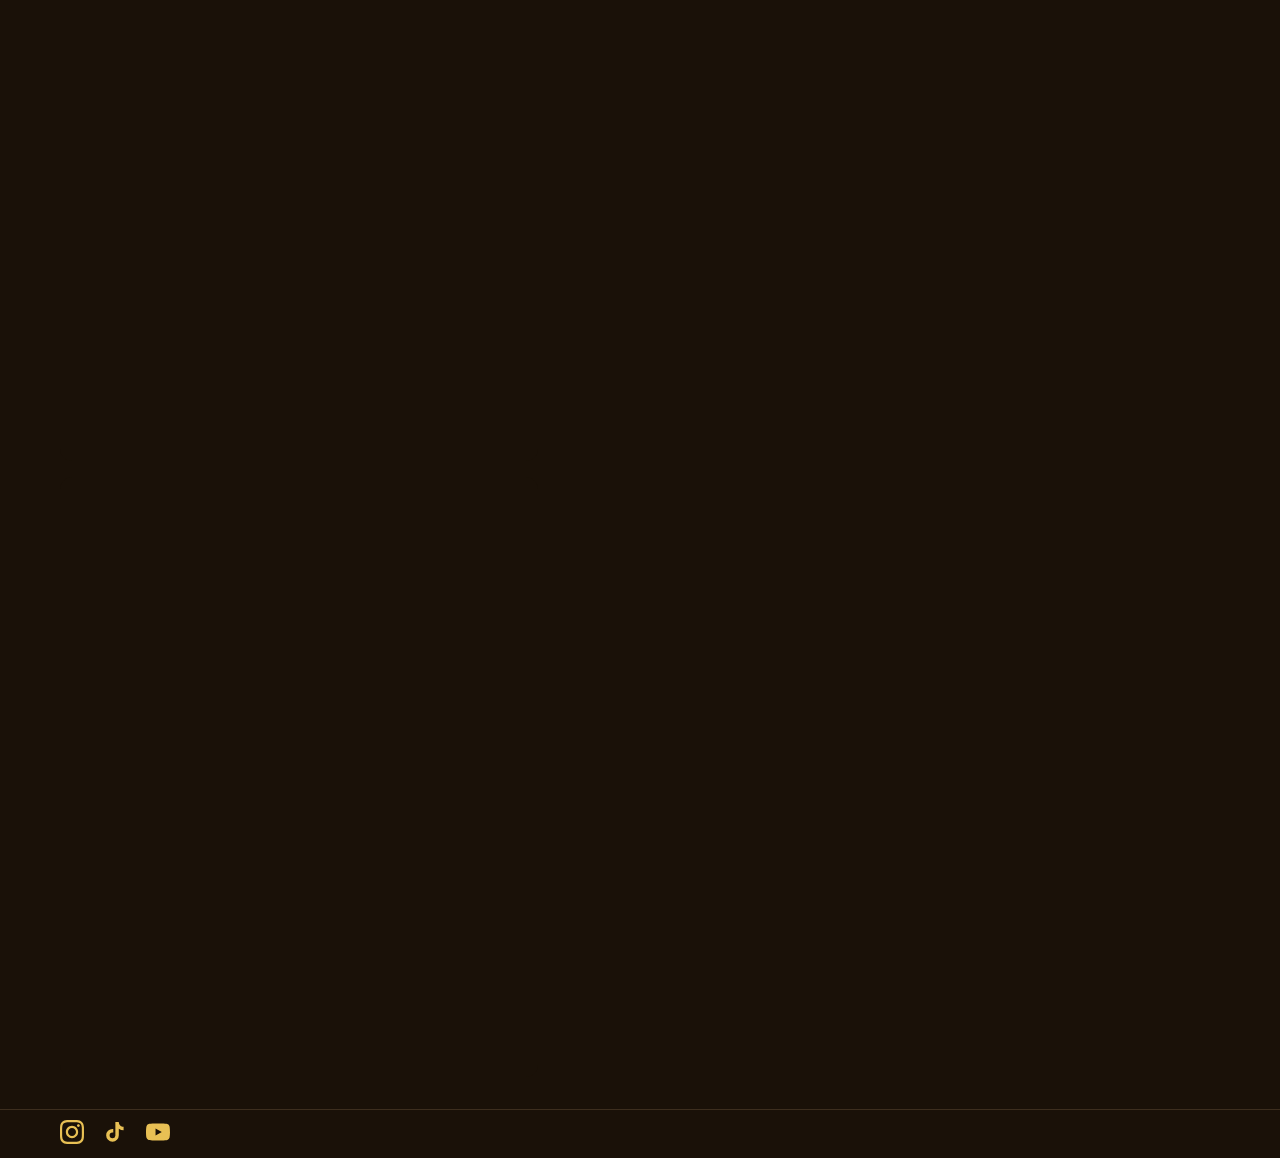
==== commit a38b4d57: "Fix four layout issues: logo stacking, hero position, mobile photo cutoff, mobile video playback - R" ====
--- a/index.html
+++ b/index.html
@@ -58,15 +58,9 @@
         <div class="clips-section">
           <p class="section-label">Recent Clips</p>
           <div class="clips-col">
-            <div class="ig-clip">
-              <iframe src="https://www.instagram.com/reel/CvXwuYNpjAo/embed/" allowfullscreen allow="autoplay; fullscreen; picture-in-picture" scrolling="no"></iframe>
-            </div>
-            <div class="ig-clip">
-              <iframe src="https://www.instagram.com/reel/DRIfIYckgPz/embed/" allowfullscreen allow="autoplay; fullscreen; picture-in-picture" scrolling="no"></iframe>
-            </div>
-            <div class="ig-clip">
-              <iframe src="https://www.instagram.com/reel/C3Y_JnTr_NY/embed/" allowfullscreen allow="autoplay; fullscreen; picture-in-picture" scrolling="no"></iframe>
-            </div>
+            <div class="ig-clip" data-src="https://www.instagram.com/reel/CvXwuYNpjAo/embed/"></div>
+            <div class="ig-clip" data-src="https://www.instagram.com/reel/DRIfIYckgPz/embed/"></div>
+            <div class="ig-clip" data-src="https://www.instagram.com/reel/C3Y_JnTr_NY/embed/"></div>
           </div>
         </div>
 
--- a/styles.css
+++ b/styles.css
@@ -263,32 +263,20 @@
   gap:1rem 1.2rem;
 }
 
-/* Logos with amber pill background */
+/* Logos with amber pill background — uniform size, no individual overrides */
 .logo-img{
-  height:99px;
+  height:110px;
   width:auto;
   display:block;
   background:#e8c054;
   border-radius:10px;
-  padding:8px 14px;
+  padding:8px 18px;
   box-sizing:content-box;
   transition:opacity .18s;
 }
 
 .logo-img:hover{
   opacity:.85;
-}
-
-/* HBO Max: bigger in its pill — taller height, tight padding */
-.logo-img--hbo{
-  height:118px;
-  padding:3px 6px;
-}
-
-/* Haha: keep taller since it was already visually small */
-.logo-img--haha{
-  height:110px;
-  padding:5px 8px;
 }
 
 /* Force flex-wrap line breaks between logo groups */
@@ -822,8 +810,8 @@
 
 /* Left column: stacks text → logos → clips vertically */
 .home-left{
-  flex: 0 0 38%;
-  max-width: 38%;
+  flex: 0 0 44%;
+  max-width: 44%;
   min-width: 0;
   display: flex;
   flex-direction: column;
@@ -842,24 +830,22 @@
 /* Photo: sticky so it stays in view while left column scrolls.
    Height = viewport minus the sticky header. */
 .home-page .home-photo{
-  flex: 0 0 62% !important;
-  max-width: none !important;    /* allow extending past .inner right boundary */
+  flex: 0 0 56% !important;
+  max-width: 56% !important;
   min-width: 0 !important;
   position: sticky !important;
-  top: 52px !important;          /* approx header height */
+  top: 52px !important;
   height: calc(100vh - 52px) !important;
   display: flex !important;
   align-items: flex-end !important;
-  justify-content: flex-end !important;
+  justify-content: flex-end !important;  /* push image toward the right edge */
   overflow: hidden !important;
-  /* bleed toward browser right edge; body overflow-x:hidden prevents scrollbar */
-  margin-right: calc(-1 * (100vw - min(100vw - 2rem, 1160px)) / 2) !important;
   margin: 0 !important;
   padding: 0 !important;
 }
 
-/* Image fills the sticky column height, anchored bottom-right.
-   Scale(1.18) makes the figure appear larger — transparent SVG margins absorb
+/* Image fills the sticky column height, right-aligned.
+   Scale(1.18) makes the figure larger; transparent SVG margins absorb
    the scale so body/microphone are not cropped. */
 .home-page .home-photo img{
   height: 100% !important;
@@ -870,7 +856,7 @@
   display: block !important;
   margin: 0 !important;
   transform: scale(1.18);
-  transform-origin: right bottom;
+  transform-origin: bottom right;
 }
 
 @media (max-width: 860px){
@@ -904,6 +890,8 @@
     width: auto !important;
     max-width: 100% !important;
     object-position: center bottom !important;
+    transform: none !important;       /* reset desktop scale so head/mic aren't clipped */
+    transform-origin: unset !important;
   }
 }
 
@@ -943,11 +931,6 @@
   .logo-img{
     height: 70px !important;
     padding: 6px 12px !important;
-  }
-
-  .logo-img--haha{
-    height: 78px !important;
-    padding: 4px 8px !important;
   }
 }
 
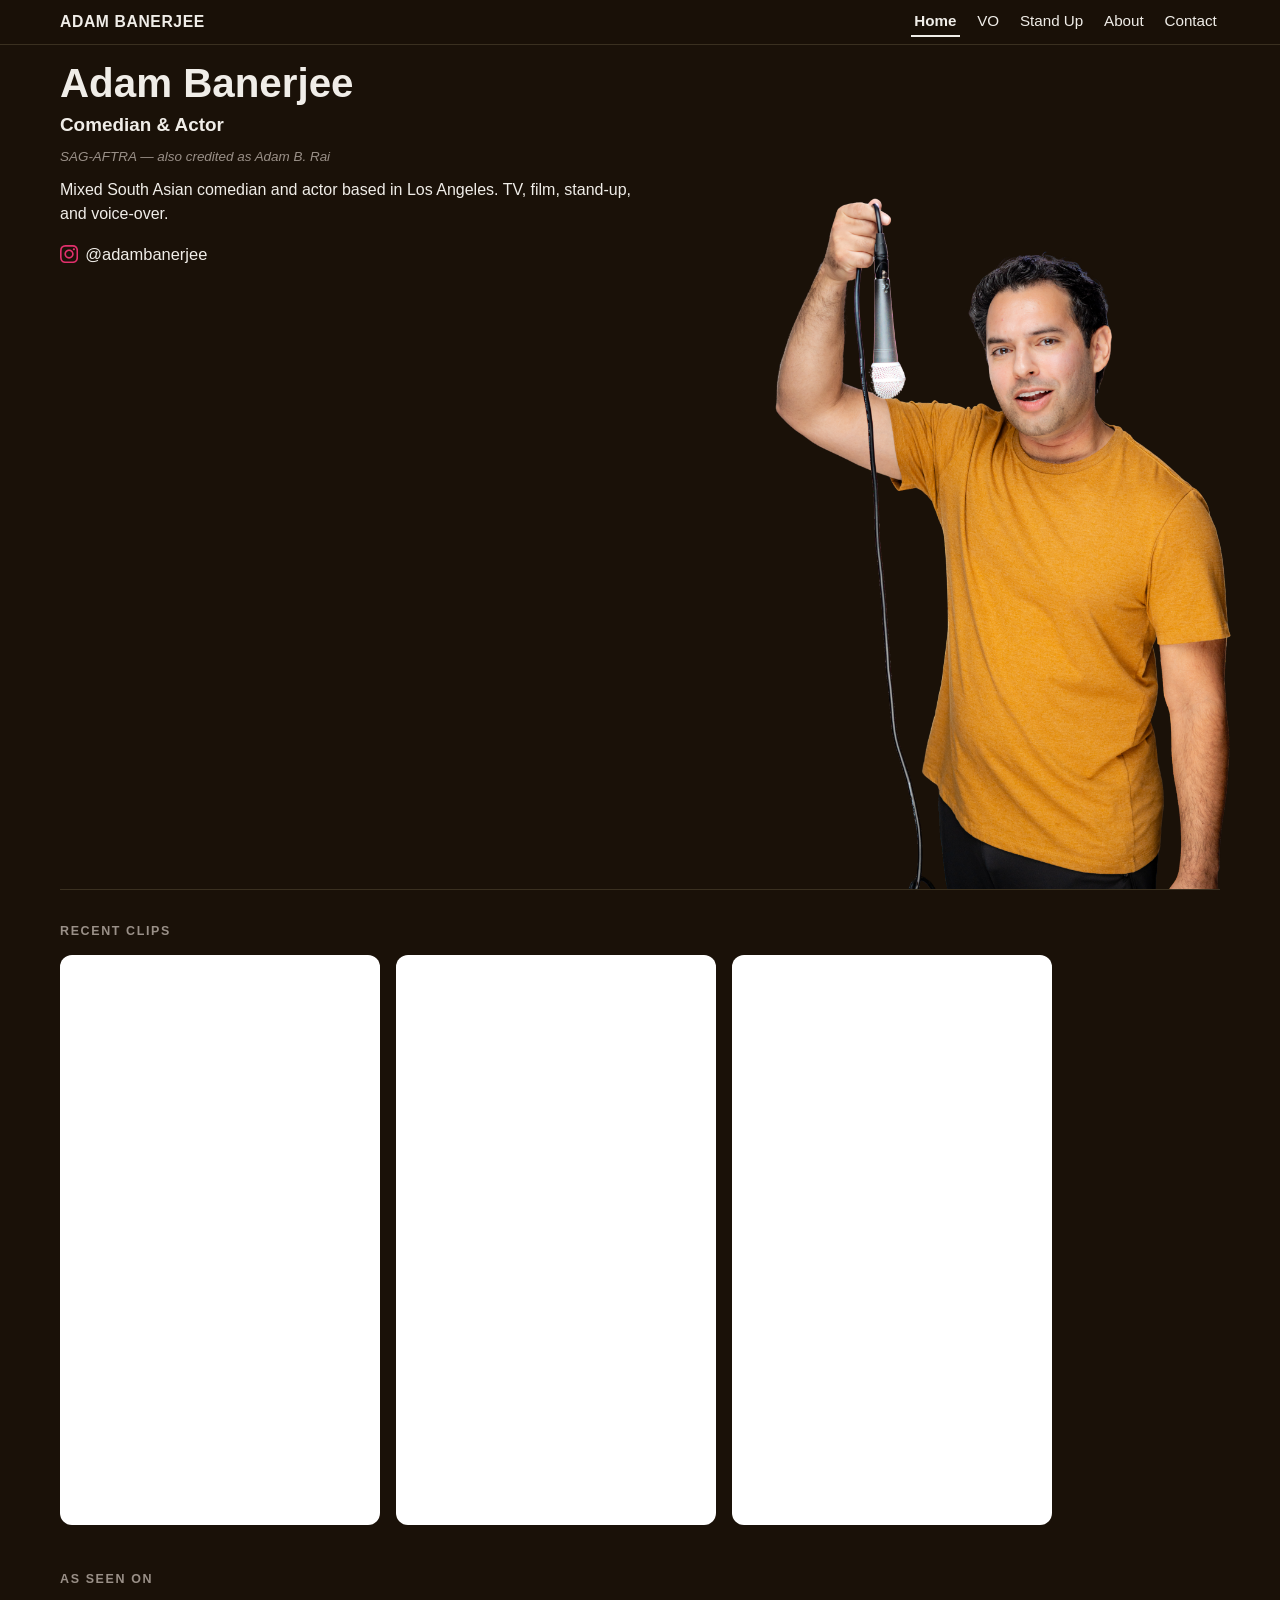
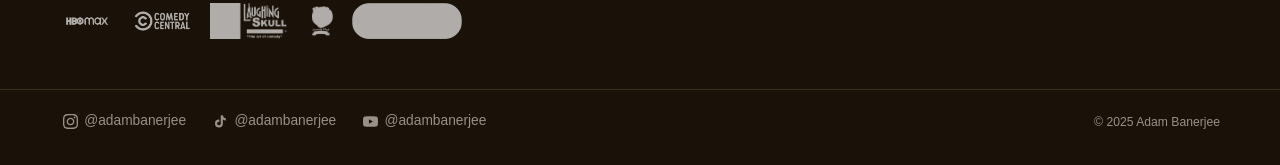
==== commit 1e90757f: "Switch Instagram embeds to official embed.js blockquote approach for mobile playback - Replace custo" ====
--- a/index.html
+++ b/index.html
@@ -4,7 +4,7 @@
   <meta charset="UTF-8" />
   <meta name="viewport" content="width=device-width, initial-scale=1.0" />
   <title>Adam Banerjee | Comedian</title>
-  <meta name="description" content="Adam Banerjee is a stand-up comedian and SAG-AFTRA actor based in Los Angeles. Credits include HBO and Amazon. Performs across LA and Atlanta. Founder of the Rogue Lantern Comedy Club in Las Vegas." />
+  <meta name="description" content="Adam Banerjee is a stand-up comedian and SAG-AFTRA actor based in Los Angeles. Credits include HBO and Amazon. Performs across LA and Atlanta." />
   <link rel="canonical" href="https://www.adambanerjee.com/" />
   <link rel="icon" type="image/png" href="/Favicon.png" />
   <link rel="stylesheet" href="/styles.css" />
@@ -25,74 +25,93 @@
 </header>
 
 <main>
-  <div class="inner">
-    <div class="home-main">
 
-      <!-- LEFT: text → logos → clips, all stacked -->
-      <div class="home-left">
+  <!-- Hero -->
+  <div class="inner home-main">
+    <div class="home-copy">
+      <h1>Adam Banerjee</h1>
+      <p class="subhead">Comedian &amp; Actor</p>
+      <p class="sag-credit">SAG-AFTRA &mdash; also credited as <em>Adam B. Rai</em></p>
+      <p class="intro">Mixed South Asian comedian and actor based in Los Angeles. TV, film, stand-up, and voice-over.</p>
+      <div class="social-row">
+        <svg viewBox="0 0 24 24" aria-hidden="true" style="width:1.1em;height:1.1em;fill:#e1306c;flex-shrink:0;display:inline-block;vertical-align:middle;"><path d="M12 2.163c3.204 0 3.584.012 4.85.07 3.252.148 4.771 1.691 4.919 4.919.058 1.265.069 1.645.069 4.849 0 3.205-.012 3.584-.069 4.849-.149 3.225-1.664 4.771-4.919 4.919-1.266.058-1.644.07-4.85.07-3.204 0-3.584-.012-4.849-.07-3.26-.149-4.771-1.699-4.919-4.92-.058-1.265-.07-1.644-.07-4.849 0-3.204.013-3.583.07-4.849.149-3.227 1.664-4.771 4.919-4.919 1.266-.057 1.645-.069 4.849-.069zm0-2.163c-3.259 0-3.667.014-4.947.072-4.358.2-6.78 2.618-6.98 6.98-.059 1.281-.073 1.689-.073 4.948 0 3.259.014 3.668.072 4.948.2 4.358 2.618 6.78 6.98 6.98 1.281.058 1.689.072 4.948.072 3.259 0 3.668-.014 4.948-.072 4.354-.2 6.782-2.618 6.979-6.98.059-1.28.073-1.689.073-4.948 0-3.259-.014-3.667-.072-4.947-.196-4.354-2.617-6.78-6.979-6.98-1.281-.059-1.69-.073-4.949-.073zm0 5.838c-3.403 0-6.162 2.759-6.162 6.162s2.759 6.163 6.162 6.163 6.162-2.759 6.162-6.163c0-3.403-2.759-6.162-6.162-6.162zm0 10.162c-2.209 0-4-1.79-4-4 0-2.209 1.791-4 4-4s4 1.791 4 4c0 2.21-1.791 4-4 4zm6.406-11.845c-.796 0-1.441.645-1.441 1.44s.645 1.44 1.441 1.44c.795 0 1.439-.645 1.439-1.44s-.644-1.44-1.439-1.44z"/></svg>
+        <a href="https://instagram.com/adambanerjee" target="_blank" rel="noopener noreferrer">@adambanerjee</a>
+      </div>
+    </div>
+    <div class="home-photo">
+      <img src="/Copy of HS Transparent.svg" alt="Adam Banerjee" />
+    </div>
+  </div>
 
-        <div class="home-copy">
-          <h1>Adam Banerjee</h1>
-          <p class="subhead">Comedian &amp; Actor</p>
-          <p class="sag-credit">SAG-AFTRA &mdash; also credited as <em>Adam B. Rai</em></p>
-          <p class="intro">Mixed South Asian comedian and actor based in Los Angeles. TV, film, stand-up, and voice-over.</p>
-          <div class="social-row">
-            <svg class="ig-logo" viewBox="0 0 24 24" aria-hidden="true" style="width:1.1em;height:1.1em;fill:#e1306c;flex-shrink:0;display:inline-block;vertical-align:middle;"><path d="M12 2.163c3.204 0 3.584.012 4.85.07 3.252.148 4.771 1.691 4.919 4.919.058 1.265.069 1.645.069 4.849 0 3.205-.012 3.584-.069 4.849-.149 3.225-1.664 4.771-4.919 4.919-1.266.058-1.644.07-4.85.07-3.204 0-3.584-.012-4.849-.07-3.26-.149-4.771-1.699-4.919-4.92-.058-1.265-.07-1.644-.07-4.849 0-3.204.013-3.583.07-4.849.149-3.227 1.664-4.771 4.919-4.919 1.266-.057 1.645-.069 4.849-.069zm0-2.163c-3.259 0-3.667.014-4.947.072-4.358.2-6.78 2.618-6.98 6.98-.059 1.281-.073 1.689-.073 4.948 0 3.259.014 3.668.072 4.948.2 4.358 2.618 6.78 6.98 6.98 1.281.058 1.689.072 4.948.072 3.259 0 3.668-.014 4.948-.072 4.354-.2 6.782-2.618 6.979-6.98.059-1.28.073-1.689.073-4.948 0-3.259-.014-3.667-.072-4.947-.196-4.354-2.617-6.78-6.979-6.98-1.281-.059-1.69-.073-4.949-.073zm0 5.838c-3.403 0-6.162 2.759-6.162 6.162s2.759 6.163 6.162 6.163 6.162-2.759 6.162-6.163c0-3.403-2.759-6.162-6.162-6.162zm0 10.162c-2.209 0-4-1.79-4-4 0-2.209 1.791-4 4-4s4 1.791 4 4c0 2.21-1.791 4-4 4zm6.406-11.845c-.796 0-1.441.645-1.441 1.44s.645 1.44 1.441 1.44c.795 0 1.439-.645 1.439-1.44s-.644-1.44-1.439-1.44z"/></svg>
-            <a href="https://instagram.com/adambanerjee" target="_blank" rel="noopener noreferrer">@adambanerjee</a>
-          </div>
+  <!-- Recent Clips -->
+  <section class="clips-section inner" aria-label="Video clips">
+    <p class="section-label">Recent Clips</p>
+    <div class="clips-row">
+
+      <div class="clip-wrap">
+        <div class="ig-clip">
+          <blockquote class="instagram-media" data-instgrm-captioned
+            data-instgrm-permalink="https://www.instagram.com/reel/CvXwuYNpjAo/?utm_source=ig_embed&amp;utm_campaign=loading"
+            data-instgrm-version="14"></blockquote>
         </div>
+      </div>
 
-        <div class="logo-strip">
-          <p class="section-label">As Seen On</p>
-          <div class="logos-row">
-            <img class="logo-img logo-img--hbo" src="/HBO Max Logo Transparent.png" alt="HBO" />
-            <img class="logo-img" src="/Comedy Central Logo Transparent.png" alt="Comedy Central" />
-            <div class="logo-row-break"></div>
-            <img class="logo-img" src="/Laughing Skull Logo Transparent.webp" alt="Laughing Skull" />
-            <img class="logo-img logo-img--haha" src="/Haha Logo Transparent.png" alt="Haha Comedy Club" />
-            <div class="logo-row-break"></div>
-            <img class="logo-img" src="/Flappers Logo Transparent.png" alt="Flappers Comedy Club" />
-          </div>
+      <div class="clip-wrap">
+        <div class="ig-clip">
+          <blockquote class="instagram-media" data-instgrm-captioned
+            data-instgrm-permalink="https://www.instagram.com/reel/DRIfIYckgPz/?utm_source=ig_embed&amp;utm_campaign=loading"
+            data-instgrm-version="14"></blockquote>
         </div>
+      </div>
 
-        <div class="clips-section">
-          <p class="section-label">Recent Clips</p>
-          <div class="clips-col">
-            <div class="ig-clip" data-src="https://www.instagram.com/reel/CvXwuYNpjAo/embed/"></div>
-            <div class="ig-clip" data-src="https://www.instagram.com/reel/DRIfIYckgPz/embed/"></div>
-            <div class="ig-clip" data-src="https://www.instagram.com/reel/C3Y_JnTr_NY/embed/"></div>
-          </div>
+      <div class="clip-wrap">
+        <div class="ig-clip">
+          <blockquote class="instagram-media" data-instgrm-captioned
+            data-instgrm-permalink="https://www.instagram.com/reel/C3Y_JnTr_NY/?utm_source=ig_embed&amp;utm_campaign=loading"
+            data-instgrm-version="14"></blockquote>
         </div>
-
-      </div><!-- /home-left -->
-
-      <!-- RIGHT: hero photo, sticky so it stays in view while left column scrolls -->
-      <div class="home-photo">
-        <img src="/Copy of HS Transparent.svg" alt="Adam Banerjee" />
       </div>
 
     </div>
-  </div>
+  </section>
+
+  <!-- As Seen On -->
+  <section class="logo-strip-section inner" aria-label="Notable credits and venues">
+    <p class="section-label">As Seen On</p>
+    <div class="logo-row">
+      <img class="logo-img" src="/HBO Max Logo Transparent.png" alt="HBO" />
+      <img class="logo-img" src="/Comedy Central Logo Transparent.png" alt="Comedy Central" />
+      <img class="logo-img" src="/Laughing Skull Logo Transparent.webp" alt="Laughing Skull" />
+      <img class="logo-img" src="/Haha Logo Transparent.png" alt="Haha Comedy Club" />
+      <img class="logo-img" src="/Flappers Logo Transparent.png" alt="Flappers Comedy Club" />
+    </div>
+  </section>
+
 </main>
 
 <footer class="site-footer">
   <div class="inner">
     <div class="footer-inner">
-      <div class="footer-social">
+      <nav class="footer-social" aria-label="Social media">
         <a href="https://instagram.com/adambanerjee" target="_blank" rel="noopener noreferrer" aria-label="Instagram">
           <svg viewBox="0 0 24 24" aria-hidden="true"><path d="M12 2.163c3.204 0 3.584.012 4.85.07 3.252.148 4.771 1.691 4.919 4.919.058 1.265.069 1.645.069 4.849 0 3.205-.012 3.584-.069 4.849-.149 3.225-1.664 4.771-4.919 4.919-1.266.058-1.644.07-4.85.07-3.204 0-3.584-.012-4.849-.07-3.26-.149-4.771-1.699-4.919-4.92-.058-1.265-.07-1.644-.07-4.849 0-3.204.013-3.583.07-4.849.149-3.227 1.664-4.771 4.919-4.919 1.266-.057 1.645-.069 4.849-.069zm0-2.163c-3.259 0-3.667.014-4.947.072-4.358.2-6.78 2.618-6.98 6.98-.059 1.281-.073 1.689-.073 4.948 0 3.259.014 3.668.072 4.948.2 4.358 2.618 6.78 6.98 6.98 1.281.058 1.689.072 4.948.072 3.259 0 3.668-.014 4.948-.072 4.354-.2 6.782-2.618 6.979-6.98.059-1.28.073-1.689.073-4.948 0-3.259-.014-3.667-.072-4.947-.196-4.354-2.617-6.78-6.979-6.98-1.281-.059-1.69-.073-4.949-.073zm0 5.838c-3.403 0-6.162 2.759-6.162 6.162s2.759 6.163 6.162 6.163 6.162-2.759 6.162-6.163c0-3.403-2.759-6.162-6.162-6.162zm0 10.162c-2.209 0-4-1.79-4-4 0-2.209 1.791-4 4-4s4 1.791 4 4c0 2.21-1.791 4-4 4zm6.406-11.845c-.796 0-1.441.645-1.441 1.44s.645 1.44 1.441 1.44c.795 0 1.439-.645 1.439-1.44s-.644-1.44-1.439-1.44z"/></svg>
+          @adambanerjee
         </a>
         <a href="https://www.tiktok.com/@adambanerjee" target="_blank" rel="noopener noreferrer" aria-label="TikTok">
           <svg viewBox="0 0 24 24" aria-hidden="true"><path d="M19.59 6.69a4.83 4.83 0 0 1-3.77-4.25V2h-3.45v13.67a2.89 2.89 0 0 1-2.88 2.5 2.89 2.89 0 0 1-2.89-2.89 2.89 2.89 0 0 1 2.89-2.89c.28 0 .54.04.79.1V9.01a6.32 6.32 0 0 0-.79-.05 6.34 6.34 0 0 0-6.34 6.34 6.34 6.34 0 0 0 6.34 6.34 6.34 6.34 0 0 0 6.33-6.34V8.69a8.19 8.19 0 0 0 4.78 1.52V6.76a4.85 4.85 0 0 1-1-.07z"/></svg>
+          @adambanerjee
         </a>
         <a href="https://www.youtube.com/@adambanerjee" target="_blank" rel="noopener noreferrer" aria-label="YouTube">
           <svg viewBox="0 0 24 24" aria-hidden="true"><path d="M23.498 6.186a3.016 3.016 0 0 0-2.122-2.136C19.505 3.545 12 3.545 12 3.545s-7.505 0-9.377.505A3.017 3.017 0 0 0 .502 6.186C0 8.07 0 12 0 12s0 3.93.502 5.814a3.016 3.016 0 0 0 2.122 2.136c1.871.505 9.376.505 9.376.505s7.505 0 9.377-.505a3.015 3.015 0 0 0 2.122-2.136C24 15.93 24 12 24 12s0-3.93-.502-5.814zM9.545 15.568V8.432L15.818 12l-6.273 3.568z"/></svg>
+          @adambanerjee
         </a>
-      </div>
+      </nav>
+      <p class="footer-copy">&copy; 2025 Adam Banerjee</p>
     </div>
   </div>
 </footer>
 
+<script async src="//www.instagram.com/embed.js"></script>
 <script src="/script.js"></script>
 </body>
 </html>
--- a/styles.css
+++ b/styles.css
@@ -1,8 +1,9 @@
+
 :root{
   --bg:#1a1108;
   --text:#f0ede8;
-  --muted:#a89e94;
-  --line:#3d2e1e;
+  --muted:#9a9088;
+  --line:#3a3020;
   --accent:#f0ede8;
   --maxw:1160px;
 }
@@ -21,7 +22,6 @@
   background:var(--bg);
   color:var(--text);
   line-height:1.5;
-  overflow-x:hidden; /* prevents horizontal scroll from hero photo bleed */
 }
 
 a{ color:var(--text); text-decoration:none; }
@@ -140,13 +140,6 @@
   font-weight:500;
 }
 
-.sag-credit{
-  margin:0 0 .82rem;
-  font-size:.97rem;
-  color:var(--muted);
-  font-style:italic;
-}
-
 .tagline{
   margin:0 0 .82rem;
   color:var(--muted);
@@ -155,6 +148,22 @@
 .intro{
   margin:0 0 .92rem;
   max-width:68ch;
+}
+
+.agency-blocks{
+  display:grid;
+  gap:.72rem;
+  margin:.6rem 0 .72rem;
+}
+
+.agency h2{
+  margin:0 0 .2rem;
+  font-size:1rem;
+}
+
+.agency p{
+  margin:0;
+  color:var(--text);
 }
 
 .social-row{
@@ -174,164 +183,7 @@
   transform:translateY(1px);
 }
 
-/* Clips section (inside home-left, single column) */
-.clips-section{
-  padding:0;
-}
-
-.section-label{
-  margin:0 0 .75rem;
-  font-size:.78rem;
-  font-weight:700;
-  letter-spacing:.1em;
-  text-transform:uppercase;
-  color:var(--muted);
-}
-
-.clips-col{
-  display:flex;
-  flex-direction:column;
-  gap:1rem;
-}
-
-/* Instagram /embed/ — absolute pos clips top/bottom chrome with no overlay bars */
-.ig-clip{
-  position:relative;
-  overflow:hidden;
-  border-radius:12px;
-  background:var(--bg);
-  height:600px;
-}
-
-.ig-clip iframe{
-  position:absolute;
-  top:-66px;      /* shifts up to hide profile header */
-  left:0;
-  width:100%;
-  height:796px;   /* container(600) + header(66) + footer(130) */
-  border:0;
-}
-
-.clip-card{
-  display:flex;
-  flex-direction:column;
-  align-items:center;
-  justify-content:center;
-  gap:.75rem;
-  border:1px solid var(--line);
-  border-radius:12px;
-  padding:2.4rem 1.2rem;
-  background:#221509;
-  color:var(--text);
-  text-align:center;
-  min-height:200px;
-  transition:border-color .18s, background .18s;
-}
-
-.clip-card:hover{
-  border-color:var(--text);
-  background:#2a1a09;
-  text-decoration:none;
-}
-
-.clip-card svg{
-  width:40px;
-  height:40px;
-}
-
-.clip-card-label{
-  font-size:.95rem;
-  font-weight:600;
-}
-
-.clip-card-sub{
-  font-size:.82rem;
-  color:var(--muted);
-  margin-top:-.3rem;
-}
-
-/* As Seen On logo strip — inside home-left, no border separator */
-.logo-strip{
-  padding:0;
-}
-
-.logos-row{
-  display:flex;
-  align-items:center;
-  justify-content:flex-start;
-  flex-wrap:wrap;
-  gap:1rem 1.2rem;
-}
-
-/* Logos with amber pill background — uniform size, no individual overrides */
-.logo-img{
-  height:110px;
-  width:auto;
-  display:block;
-  background:#e8c054;
-  border-radius:10px;
-  padding:8px 18px;
-  box-sizing:content-box;
-  transition:opacity .18s;
-}
-
-.logo-img:hover{
-  opacity:.85;
-}
-
-/* Force flex-wrap line breaks between logo groups */
-.logo-row-break{
-  flex-basis:100%;
-  height:0;
-}
-
-/* VO page */
-.vo-layout{
-  display:grid;
-  grid-template-columns:minmax(0,1fr) 340px;
-  gap:1.6rem;
-  align-items:start;
-}
-
-.vo-photo-wrap{
-  display:flex;
-  justify-content:flex-end;
-}
-
-.vo-photo{
-  width:100%;
-  max-width:340px;
-  height:auto;
-  display:block;
-  border:1px solid var(--line);
-  border-radius:12px;
-}
-
-.vo-bio{
-  margin:0 0 1.1rem;
-  line-height:1.65;
-  max-width:70ch;
-}
-
-.studio-link-row{
-  margin-top:.85rem;
-}
-
-.studio-btn{
-  display:inline-block;
-  padding:.44rem .88rem;
-  border:1px solid var(--line);
-  border-radius:9px;
-  background:#221509;
-  font-size:.95rem;
-}
-
-.studio-btn:hover{
-  text-decoration:none;
-  border-color:var(--text);
-}
-
-/* Reel list */
+/* VO */
 .reel-list{
   display:grid;
   gap:.85rem;
@@ -342,7 +194,7 @@
   border:1px solid var(--line);
   border-radius:12px;
   padding:.92rem;
-  background:#221509;
+  background:#241c0f;
 }
 
 .reel-card h2{
@@ -354,80 +206,9 @@
   width:100%;
 }
 
-/* Plyr dark theme overrides */
-.plyr--audio .plyr__controls{
-  background:#221509;
-  border:1px solid var(--line);
-  border-radius:8px;
-}
-
-.plyr--audio .plyr__control{
-  color:var(--text);
-}
-
-.plyr--audio .plyr__control:hover,
-.plyr--audio .plyr__control:focus{
-  background:var(--line);
-  color:var(--text);
-}
-
-.plyr__progress__buffer,
-.plyr__volume__track{
-  background:var(--line);
-}
-
-.plyr__progress input[type=range]::-webkit-slider-runnable-track,
-.plyr__volume input[type=range]::-webkit-slider-runnable-track{
-  background:var(--line);
-}
-
 /* Stand Up */
-.upcoming-shows{
-  border:1px solid var(--line);
-  border-radius:12px;
-  padding:.92rem 1rem;
-  background:#221509;
-  margin-bottom:1.25rem;
-  max-width:56ch;
-}
-
-.upcoming-shows h2{
-  margin:0 0 .4rem;
-  font-size:1.04rem;
-}
-
 .set-section{
   margin-top:.95rem;
-}
-
-.standup-videos{
-  display:grid;
-  grid-template-columns:repeat(auto-fit, minmax(300px,1fr));
-  gap:1rem;
-  margin-top:.82rem;
-}
-
-.yt-embed-wrap{
-  position:relative;
-  width:100%;
-  aspect-ratio:16/9;
-  border-radius:10px;
-  overflow:hidden;
-  background:#000;
-}
-
-.yt-embed-wrap iframe{
-  position:absolute;
-  inset:0;
-  width:100%;
-  height:100%;
-  border:0;
-}
-
-.video-context{
-  margin:.45rem 0 0;
-  font-size:.9rem;
-  color:var(--muted);
 }
 
 .yt-grid{
@@ -441,7 +222,7 @@
   border:1px solid var(--line);
   border-radius:12px;
   padding:.84rem;
-  background:#221509;
+  background:#241c0f;
 }
 
 .video-title{
@@ -485,7 +266,7 @@
   padding:.42rem .68rem;
   border:1px solid var(--line);
   border-radius:9px;
-  background:#221509;
+  background:#241c0f;
 }
 
 .btn-link:hover{
@@ -493,23 +274,6 @@
 }
 
 /* About */
-.credit-highlights{
-  display:flex;
-  flex-wrap:wrap;
-  gap:.6rem .9rem;
-  margin:0 0 1.1rem;
-}
-
-.credit-item{
-  padding:.32rem .72rem;
-  border:1px solid var(--line);
-  border-radius:999px;
-  font-size:.88rem;
-  background:#221509;
-  color:var(--text);
-  white-space:nowrap;
-}
-
 .about-layout{
   display:grid;
   grid-template-columns:minmax(0,1fr) 420px;
@@ -545,30 +309,17 @@
   border-radius:12px;
 }
 
-/* About credits — clean inline list replacing button pills */
-.credit-line{
-  margin:0 0 1.1rem;
-  font-size:.9rem;
+.about-caption{
+  margin-top:.4rem;
+  max-width:420px;
+  font-size:.88rem;
+  line-height:1.34;
   color:var(--muted);
-  letter-spacing:.01em;
-}
-
-.credit-line em{
-  color:var(--text);
+  text-align:right;
   font-style:italic;
 }
 
 /* Contact */
-.contact-note{
-  margin:0 0 1rem;
-  padding:.76rem 1rem;
-  border:1px solid var(--line);
-  border-radius:10px;
-  background:#221509;
-  font-size:.95rem;
-  max-width:54ch;
-}
-
 .contact-grid{
   display:grid;
   grid-template-columns:repeat(auto-fit, minmax(220px, 1fr));
@@ -580,111 +331,28 @@
   border:1px solid var(--line);
   border-radius:12px;
   padding:.92rem;
-  background:#221509;
+  background:#241c0f;
 }
 
 .contact-card h2{
   margin:0 0 .38rem;
   font-size:1.02rem;
-  color:#e8c054;
-}
-
-/* Studio page */
-.studio-intro{
-  max-width:68ch;
-  margin:0 0 1.4rem;
-  line-height:1.65;
-}
-
-.gear-table{
-  width:100%;
-  border-collapse:collapse;
-  margin-bottom:1.4rem;
-  font-size:.97rem;
-}
-
-.gear-table th,
-.gear-table td{
-  text-align:left;
-  padding:.6rem .8rem;
-  border-bottom:1px solid var(--line);
-}
-
-.gear-table th{
-  font-size:.8rem;
-  letter-spacing:.07em;
-  text-transform:uppercase;
-  color:var(--muted);
-  font-weight:700;
-}
-
-.gear-table tr:last-child td{
-  border-bottom:none;
-}
-
-.studio-links{
-  display:flex;
-  flex-wrap:wrap;
-  gap:.65rem;
-  margin-top:1rem;
-}
-
-.studio-link-btn{
-  display:inline-block;
-  padding:.48rem 1rem;
-  border:1px solid var(--line);
-  border-radius:9px;
-  background:#221509;
-  font-size:.97rem;
-}
-
-.studio-link-btn:hover{
-  text-decoration:none;
-  border-color:var(--text);
-}
-
-/* Footer */
+}
+
+/* Minimal footer */
 .site-footer{
   border-top:1px solid var(--line);
-  margin-top:auto;
 }
 
 .site-footer .inner{
-  padding:.6rem 0 .9rem;
-}
-
-.footer-inner{
-  display:flex;
-  align-items:center;
-  justify-content:space-between;
-  flex-wrap:wrap;
-  gap:.5rem;
-}
-
-.footer-social{
-  display:flex;
-  align-items:center;
-  gap:1.2rem;
-}
-
-.footer-social a{
-  display:flex;
-  align-items:center;
-  color:#e8c054;
-  transition:color .15s;
-  line-height:0;
-}
-
-.footer-social a:hover{
-  color:var(--text);
-  text-decoration:none;
-}
-
-.footer-social svg{
-  width:24px;
-  height:24px;
-  fill:currentColor;
-  flex-shrink:0;
+  padding:.09rem 0 .18rem;
+}
+
+.site-footer p{
+  margin:0;
+  line-height:1.1;
+  font-size:.76rem;
+  color:var(--muted);
 }
 
 /* Responsive */
@@ -706,17 +374,8 @@
   .about-figure{
     justify-items:center;
   }
-
-  .vo-layout{
-    grid-template-columns:1fr;
-    gap:.9rem;
-  }
-  .vo-photo-wrap{
-    justify-content:center;
-    order:-1;
-  }
-  .vo-photo{
-    max-width:380px;
+  .about-caption{
+    text-align:center;
   }
 }
 
@@ -756,10 +415,6 @@
     max-width:760px;
     margin-inline:auto;
   }
-
-  .clips-row{
-    grid-template-columns:1fr;
-  }
 }
 
 @media (max-width: 600px){
@@ -779,171 +434,307 @@
     padding:1.1rem 0 1.35rem;
   }
 
-  .standup-videos{
+  .yt-grid{
     grid-template-columns:1fr;
   }
 
-  .logos-row{
-    gap:.7rem 1rem;
-  }
-
-  .footer-inner{
-    flex-direction:column;
-    align-items:flex-start;
-    gap:.4rem;
-  }
-}
-
-
-/* --- Home layout: left column (text+logos+clips) + sticky photo --- */
-
-/* home-main is the flex row container */
+  .about-photo{
+    max-width:360px;
+  }
+
+  .about-caption{
+    max-width:360px;
+  }
+}
+
+
+/* --- v30 layout refinements --- */
+
+/* Footer restored with social links */
+
+/* Home: image on right and flush to bottom of viewport */
+.home-page{
+  min-height: 100vh;
+}
+.home-page .home-main{
+  min-height: calc(100vh - 58px) !important;
+  padding-top: 1rem !important;
+  padding-bottom: 0 !important;
+  align-items: flex-end !important;
+}
+.home-page .home-copy{
+  align-self: center;
+}
+.home-page .home-photo{
+  justify-content: flex-end !important;
+  align-items: flex-end !important;
+}
+.home-page .home-photo img{
+  margin-bottom: 0 !important;
+  display: block;
+}
+
+/* About page: less cramped */
+.about-page .page{
+  padding-top: 1.7rem !important;
+  padding-bottom: 2.15rem !important;
+}
+.about-page .about-layout{
+  gap: 1.9rem !important;
+  align-items: start !important;
+}
+.about-page .about-copy{
+  padding-right: .25rem;
+}
+.about-page .about-copy p{
+  margin: 0 0 .95rem !important;
+  line-height: 1.66 !important;
+}
+.about-page .about-photo-wrap{
+  margin-top: .2rem !important;
+}
+.about-page .about-caption{
+  margin-top: .55rem !important;
+  font-size: .9rem !important;
+}
+
+@media (max-width: 980px){
+  .home-page .home-main{
+    min-height: auto !important;
+    padding-bottom: .25rem !important;
+  }
+  .about-page .page{
+    padding-top: 1.25rem !important;
+    padding-bottom: 1.6rem !important;
+  }
+  .about-page .about-layout{
+    gap: 1.05rem !important;
+  }
+}
+
+
+
+/* --- v31: force right-side hero photo, bigger with side-crop, bottom flush --- */
+.home-page{
+  min-height: 100vh !important;
+}
+
 .home-page .home-main{
   display: flex !important;
   flex-direction: row !important;
-  align-items: flex-start !important;
-  gap: 0 !important;
-  height: auto !important;
-  min-height: 0 !important;
-  padding: 1.2rem 0 0 !important;
-}
-
-/* Left column: stacks text → logos → clips vertically */
-.home-left{
-  flex: 0 0 44%;
-  max-width: 44%;
-  min-width: 0;
-  display: flex;
-  flex-direction: column;
-  gap: 2rem;
-  padding-right: 2rem;
-  padding-bottom: 2rem;
-}
-
-/* Text block: stays at top of left column */
+  align-items: flex-end !important;
+  gap: 1rem !important;
+  min-height: calc(100vh - 56px) !important;
+  padding: 0.9rem 0 0 !important;
+  margin-bottom: 0 !important;
+}
+
 .home-page .home-copy{
-  flex: none !important;
-  max-width: none !important;
+  flex: 0 0 50% !important;
+  max-width: 50% !important;
   min-width: 0 !important;
-}
-
-/* Photo: sticky so it stays in view while left column scrolls.
-   Height = viewport minus the sticky header. */
+  align-self: center !important;
+}
+
 .home-page .home-photo{
-  flex: 0 0 56% !important;
-  max-width: 56% !important;
+  flex: 0 0 50% !important;
+  max-width: 50% !important;
   min-width: 0 !important;
-  position: sticky !important;
-  top: 52px !important;
-  height: calc(100vh - 52px) !important;
+  height: 100% !important;
   display: flex !important;
+  justify-content: flex-end !important;
   align-items: flex-end !important;
-  justify-content: flex-end !important;  /* push image toward the right edge */
-  overflow: hidden !important;
+  overflow: hidden !important; /* crops left/right when image is oversized */
   margin: 0 !important;
   padding: 0 !important;
 }
 
-/* Image fills the sticky column height, right-aligned.
-   Scale(1.18) makes the figure larger; transparent SVG margins absorb
-   the scale so body/microphone are not cropped. */
 .home-page .home-photo img{
-  height: 100% !important;
-  width: auto !important;
-  max-width: 100% !important;
-  object-fit: contain !important;
-  object-position: right bottom !important;
+  width: 138% !important;   /* bigger */
+  max-width: none !important;
+  height: auto !important;
   display: block !important;
-  margin: 0 !important;
-  transform: scale(1.18);
-  transform-origin: bottom right;
+  margin-right: -14% !important; /* keeps crop on sides while staying right */
+  margin-bottom: 0 !important;   /* flush with bottom */
+}
+
+/* Keep image right + large as viewport narrows */
+@media (max-width: 1024px){
+  .home-page .home-main{
+    min-height: calc(100vh - 56px) !important;
+  }
+  .home-page .home-photo img{
+    width: 150% !important;
+    margin-right: -22% !important;
+  }
 }
 
 @media (max-width: 860px){
-  /* On tablet/mobile: stack the photo above the content */
   .home-page .home-main{
-    flex-direction: column !important;
-    align-items: stretch !important;
-    padding-top: 0 !important;
-  }
-
-  .home-left{
-    flex: none !important;
-    max-width: 100% !important;
-    padding-right: 0 !important;
-    padding-top: 1.2rem; /* breathing room between the line and "Adam Banerjee" */
-    order: 2;
+    display: flex !important;
+    flex-direction: row !important;
+    align-items: flex-end !important;
+    gap: 0.75rem !important;
+    min-height: calc(100vh - 56px) !important;
+    padding-top: 0.75rem !important;
+  }
+
+  .home-page .home-copy{
+    flex-basis: 50% !important;
+    max-width: 50% !important;
   }
 
   .home-page .home-photo{
-    flex: none !important;
-    max-width: 100% !important;
-    position: static !important;
-    height: 56vw !important;    /* proportional height on mobile */
-    justify-content: center !important;
+    flex-basis: 50% !important;
+    max-width: 50% !important;
+    justify-content: flex-end !important;
     align-items: flex-end !important;
-    order: 1;
   }
 
   .home-page .home-photo img{
-    height: 100% !important;
-    width: auto !important;
-    max-width: 100% !important;
-    object-position: center bottom !important;
-    transform: none !important;       /* reset desktop scale so head/mic aren't clipped */
-    transform-origin: unset !important;
+    width: 160% !important;
+    margin-right: -30% !important;
+  }
+}
+
+@media (max-width: 600px){
+  .home-page .home-main{
+    display: flex !important;
+    flex-direction: row !important;   /* still right, not below */
+    align-items: flex-end !important;
+    min-height: calc(100vh - 54px) !important;
+    gap: 0.55rem !important;
+  }
+
+  .home-page .home-copy{
+    flex-basis: 52% !important;
+    max-width: 52% !important;
+  }
+
+  .home-page .home-photo{
+    flex-basis: 48% !important;
+    max-width: 48% !important;
+  }
+
+  .home-page .home-photo img{
+    width: 172% !important;
+    margin-right: -36% !important;
+  }
+
+  .home-page .home-copy h1{
+    font-size: clamp(1.45rem, 7vw, 1.95rem) !important;
+    line-height: 1.05 !important;
+  }
+
+  .home-page .subhead{
+    font-size: clamp(.92rem, 3.8vw, 1.02rem) !important;
+  }
+
+  .home-page .tagline,
+  .home-page .intro{
+    font-size: 0.94rem !important;
+  }
+}
+
+
+
+/* --- v32: XL crop pass for home hero image --- */
+.home-page .home-photo img{
+  width: 150% !important;      /* up from 138% */
+  margin-right: -22% !important;
+}
+
+@media (max-width: 1024px){
+  .home-page .home-photo img{
+    width: 164% !important;    /* up from 150% */
+    margin-right: -30% !important;
   }
 }
 
 @media (max-width: 860px){
-  .ig-clip{
-    height: 500px;
-  }
-
-  .ig-clip iframe{
-    height: 696px; /* 500 + 66 + 130 */
-  }
-
-  /* Separator line under hero photo so it ends intentionally */
-  .home-page .home-photo{
-    border-bottom: 1px solid var(--line) !important;
+  .home-page .home-photo img{
+    width: 174% !important;    /* up from 160% */
+    margin-right: -36% !important;
   }
 }
 
 @media (max-width: 600px){
-  .home-left{
-    gap: 1.5rem !important;
-    padding-bottom: 1.5rem !important;
-  }
-
-  .home-page .home-photo{
-    height: 72vw !important;
-  }
-
-  .ig-clip{
-    height: 440px;
-  }
-
-  .ig-clip iframe{
-    height: 636px; /* 440 + 66 + 130 */
-  }
-
-  .logo-img{
-    height: 70px !important;
-    padding: 6px 12px !important;
-  }
-}
-
-
-/* About page overrides */
-.about-page .page{
-  padding-top: 1.7rem !important;
-  padding-bottom: 2.15rem !important;
-}
-
+  .home-page .home-photo img{
+    width: 186% !important;    /* up from 172% */
+    margin-right: -42% !important;
+  }
+}
+
+
+
+/* --- v34: reduce top white space on home (based on v32) --- */
+.home-page .home-main{
+  padding-top: 0.42rem !important;
+}
+
+.home-page .home-copy{
+  align-self: flex-start !important;
+  padding-top: 0.1rem !important;
+}
+
+@media (max-width: 860px){
+  .home-page .home-main{
+    padding-top: 0.48rem !important;
+  }
+}
+
+@media (max-width: 600px){
+  .home-page .home-main{
+    padding-top: 0.42rem !important;
+  }
+}
+
+
+
+/* --- v35: slightly more top white space on home --- */
+.home-page .home-main{
+  padding-top: 0.58rem !important;
+}
+
+.home-page .home-copy{
+  padding-top: 0.16rem !important;
+}
+
+@media (max-width: 860px){
+  .home-page .home-main{
+    padding-top: 0.56rem !important;
+  }
+}
+
+@media (max-width: 600px){
+  .home-page .home-main{
+    padding-top: 0.50rem !important;
+  }
+}
+
+
+
+/* --- v36: final micro nudge (+5px top spacing on home) --- */
+.home-page .home-main{
+  padding-top: calc(0.58rem + 5px) !important;
+}
+
+@media (max-width: 860px){
+  .home-page .home-main{
+    padding-top: calc(0.56rem + 5px) !important;
+  }
+}
+
+@media (max-width: 600px){
+  .home-page .home-main{
+    padding-top: calc(0.50rem + 5px) !important;
+  }
+}
+
+
+/* --- v37: about photo above bio and centered --- */
 .about-page .about-layout{
   display: block !important;
-  gap: 1.9rem !important;
 }
 
 .about-page .about-photo-wrap.about-photo-top{
@@ -957,8 +748,9 @@
   justify-items: center !important;
 }
 
-.about-page .about-copy{
-  padding-right: .25rem;
+.about-page .about-caption{
+  text-align: center !important;
+  max-width: 440px !important;
 }
 
 .about-page .bio{
@@ -966,47 +758,421 @@
   margin: 0 auto;
 }
 
-.about-page .bio p{
-  margin: 0 0 .95rem !important;
-  line-height: 1.66 !important;
-}
-
-@media (max-width: 980px){
-  .about-page .page{
-    padding-top: 1.25rem !important;
-    padding-bottom: 1.6rem !important;
-  }
-}
-
-/* Contact page — add breathing room above footer */
-.contact-page .page{
-  min-height: 88vh;
-  padding-bottom: 10rem;
-}
-
-/* VO page Disney credit strip below photo */
-.vo-credit-strip{
-  margin-top:.85rem;
-  background:#e8c054;
-  border-radius:10px;
-  padding:.6rem .9rem;
-  display:flex;
-  align-items:center;
-  gap:.75rem;
-  max-width:340px;
-}
-
-.vo-credit-strip p{
-  margin:0;
-  font-size:.88rem;
-  font-weight:600;
-  color:#1a1108;
-  line-height:1.35;
-}
-
-.vo-credit-strip img{
-  height:28px;
-  width:auto;
-  display:block;
-  flex-shrink:0;
-}
+
+/* === v38: new sections and components === */
+
+/* SAG credit - smaller, muted, italic */
+.sag-credit {
+  font-size: 0.84rem;
+  color: var(--muted);
+  font-style: italic;
+  margin: 0 0 0.7rem;
+  font-weight: 400;
+}
+
+/* Section label headings */
+.section-label {
+  font-size: 0.78rem;
+  text-transform: uppercase;
+  letter-spacing: 0.13em;
+  margin: 0 0 0.9rem;
+  color: var(--muted);
+  font-weight: 700;
+}
+
+/* Watch / Instagram clips row */
+.clips-section {
+  padding: 2rem 0 1.8rem;
+  border-top: 1px solid var(--line);
+}
+
+.clips-row {
+  display: flex;
+  gap: 1rem;
+  overflow-x: auto;
+  scroll-snap-type: x mandatory;
+  -webkit-overflow-scrolling: touch;
+  padding-bottom: 0.5rem;
+}
+
+.clip-wrap {
+  flex: 0 0 min(320px, 80vw);
+  scroll-snap-align: start;
+}
+
+.clip-wrap > blockquote {
+  margin: 0 !important;
+  min-width: 0 !important;
+  max-width: 100% !important;
+  width: 100% !important;
+}
+
+@media (max-width: 640px) {
+  .clips-row {
+    flex-direction: column;
+    overflow-x: visible;
+  }
+  .clip-wrap {
+    flex: none;
+    width: 100%;
+    max-width: 100%;
+  }
+}
+
+/* As Seen On / logo strip */
+.logo-strip-section {
+  padding: 0.5rem 0 2.5rem;
+}
+
+.logo-row {
+  display: flex;
+  flex-wrap: wrap;
+  gap: 0.55rem 1rem;
+  align-items: center;
+  margin-bottom: 0.6rem;
+}
+
+.logo-img {
+  height: 36px;
+  width: auto;
+  opacity: 0.65;
+  filter: brightness(0) invert(1);
+  transition: opacity 0.2s;
+  object-fit: contain;
+  display: block;
+}
+
+.logo-img:hover {
+  opacity: 1;
+}
+
+/* Footer with social links */
+.site-footer {
+  border-top: 1px solid var(--line);
+}
+
+/* Override the cramped padding from old .site-footer .inner rule */
+.site-footer .inner {
+  padding: 0.6rem 0 0.9rem;
+}
+
+.footer-inner {
+  display: flex;
+  align-items: center;
+  justify-content: space-between;
+  flex-wrap: wrap;
+  gap: 0.5rem;
+  padding: 0.6rem 0 0.9rem;
+}
+
+.footer-social {
+  display: flex;
+  gap: 1.3rem;
+  align-items: center;
+  flex-wrap: wrap;
+}
+
+.footer-social a {
+  display: inline-flex;
+  align-items: center;
+  gap: 0.38rem;
+  font-size: 0.86rem;
+  color: var(--muted);
+  text-decoration: none;
+  transition: color 0.18s;
+}
+
+.footer-social a:hover {
+  color: var(--text);
+  text-decoration: none;
+}
+
+.footer-social svg {
+  width: 15px;
+  height: 15px;
+  fill: currentColor;
+  flex-shrink: 0;
+}
+
+.footer-copy {
+  margin: 0;
+  font-size: 0.74rem;
+  color: var(--muted);
+}
+
+/* VO page photo */
+.vo-hero-wrap {
+  text-align: center;
+  margin: 0.5rem 0 1.5rem;
+}
+
+.vo-hero {
+  width: 100%;
+  max-width: 440px;
+  height: auto;
+  border-radius: 12px;
+  display: inline-block;
+  border: 1px solid var(--line);
+}
+
+.vo-bio {
+  margin: 0 0 1.25rem;
+  max-width: 68ch;
+  line-height: 1.62;
+}
+
+/* Plyr dark theme overrides */
+.plyr--audio .plyr__controls {
+  background: #241c0f;
+  border-radius: 8px;
+  color: var(--text);
+  padding: 0.5rem 0.75rem;
+}
+
+.plyr--audio .plyr__control {
+  color: var(--text);
+}
+
+.plyr--audio .plyr__control:hover,
+.plyr--audio .plyr__control:focus {
+  background: var(--line);
+  color: var(--text);
+}
+
+.plyr__progress input[type=range],
+.plyr__volume input[type=range] {
+  color: var(--text);
+}
+
+/* Stand-up page */
+.upcoming-shows-section {
+  background: #241c0f;
+  border: 1px solid var(--line);
+  border-radius: 12px;
+  padding: 0.95rem 1.15rem;
+  margin: 0.5rem 0 1.5rem;
+}
+
+.upcoming-shows-section h2 {
+  margin: 0 0 0.35rem;
+  font-size: 1rem;
+}
+
+.upcoming-shows-section p {
+  margin: 0;
+  font-size: 0.93rem;
+}
+
+.standup-videos {
+  display: grid;
+  gap: 1.75rem;
+  margin-top: 1.1rem;
+}
+
+.yt-embed-wrap {
+  position: relative;
+  aspect-ratio: 16 / 9;
+  width: 100%;
+  max-width: 640px;
+  border-radius: 10px;
+  overflow: hidden;
+  background: #000;
+  margin: 0 0 0.45rem;
+}
+
+.yt-embed-wrap iframe {
+  position: absolute;
+  inset: 0;
+  width: 100%;
+  height: 100%;
+  border: none;
+  display: block;
+}
+
+.video-context {
+  font-size: 0.87rem;
+  color: var(--muted);
+  font-style: italic;
+  margin: 0;
+  max-width: 640px;
+}
+
+/* About page credit highlights */
+.credit-highlights {
+  display: flex;
+  gap: 0.7rem;
+  flex-wrap: wrap;
+  margin: 0.6rem 0 1.5rem;
+}
+
+.credit-item {
+  background: #241c0f;
+  border: 1px solid var(--line);
+  border-radius: 10px;
+  padding: 0.6rem 0.95rem;
+  font-size: 0.87rem;
+  line-height: 1.35;
+  min-width: 0;
+}
+
+.credit-item strong {
+  display: block;
+  font-size: 0.94rem;
+  margin-bottom: 0.1rem;
+  color: var(--text);
+}
+
+.credit-item span {
+  color: var(--muted);
+}
+
+/* Contact page */
+.contact-note {
+  background: #241c0f;
+  border: 1px solid var(--line);
+  border-radius: 10px;
+  padding: 0.75rem 1rem;
+  margin: 0 0 1.25rem;
+  font-size: 0.92rem;
+  line-height: 1.55;
+}
+
+/* Bio paragraph spacing */
+.bio p {
+  margin: 0 0 1rem;
+  line-height: 1.64;
+}
+.bio p:last-child {
+  margin-bottom: 0;
+}
+
+/* Homepage mobile: stack photo on top, text below at small screens */
+@media (max-width: 520px) {
+  .home-page .home-main {
+    flex-direction: column !important;
+    align-items: stretch !important;
+    min-height: auto !important;
+    padding-top: 0.5rem !important;
+    gap: 0.5rem !important;
+  }
+  .home-page .home-copy {
+    flex: none !important;
+    max-width: 100% !important;
+    order: 2 !important;
+    align-self: auto !important;
+    padding-top: 0.5rem !important;
+  }
+  .home-page .home-photo {
+    flex: none !important;
+    max-width: 100% !important;
+    width: 100% !important;
+    height: auto !important;
+    order: 1 !important;
+    justify-content: center !important;
+    overflow: visible !important;
+    min-width: 0 !important;
+    margin: 0 !important;
+    padding: 0 !important;
+  }
+  .home-page .home-photo img {
+    width: 100% !important;
+    max-width: 100% !important;
+    margin-right: 0 !important;
+    margin-bottom: 0 !important;
+  }
+}
+
+/* Studio page */
+.studio-intro {
+  max-width: 64ch;
+  margin: 0 0 1.5rem;
+  line-height: 1.62;
+}
+
+.gear-table {
+  border-collapse: collapse;
+  width: 100%;
+  max-width: 540px;
+  margin: 0 0 1.5rem;
+}
+
+.gear-table td {
+  padding: 0.55rem 0;
+  vertical-align: top;
+  border-bottom: 1px solid var(--line);
+}
+
+.gear-table td:first-child {
+  color: var(--muted);
+  font-size: 0.86rem;
+  width: 40%;
+  padding-right: 1rem;
+  white-space: nowrap;
+}
+
+.gear-table td:last-child {
+  font-weight: 600;
+  font-size: 0.94rem;
+}
+
+.studio-links {
+  margin-top: 1.5rem;
+  display: flex;
+  gap: 0.75rem;
+  flex-wrap: wrap;
+}
+
+.studio-link-btn {
+  display: inline-block;
+  padding: 0.48rem 1rem;
+  border: 1px solid var(--line);
+  border-radius: 9px;
+  font-size: 0.91rem;
+  background: #241c0f;
+  color: var(--text);
+  text-decoration: none;
+}
+
+.studio-link-btn:hover {
+  opacity: 0.8;
+  text-decoration: none;
+}
+
+
+/* === Instagram embed chrome-hiding (desktop) / natural render (mobile) ===
+   Desktop: clip the 66px profile header at top and action bar at bottom.
+   Mobile: show full embed so iOS touch events reach the video player.
+   !important needed to override embed.js inline styles on the iframe.        */
+.ig-clip {
+  position: relative;
+  overflow: hidden;
+  border-radius: 12px;
+  background: #fff;
+  height: 570px;
+}
+
+.ig-clip iframe {
+  position: absolute !important;
+  top: -66px !important;
+  left: 0 !important;
+  width: 100% !important;
+  max-width: none !important;
+  border: 0 !important;
+  box-shadow: none !important;
+  border-radius: 0 !important;
+}
+
+@media (max-width: 860px) {
+  .ig-clip {
+    height: auto;
+    overflow: visible;
+    background: transparent;
+  }
+  .ig-clip iframe {
+    position: static !important;
+    top: 0 !important;
+    width: 100% !important;
+    max-width: 100% !important;
+    border-radius: 12px !important;
+  }
+}
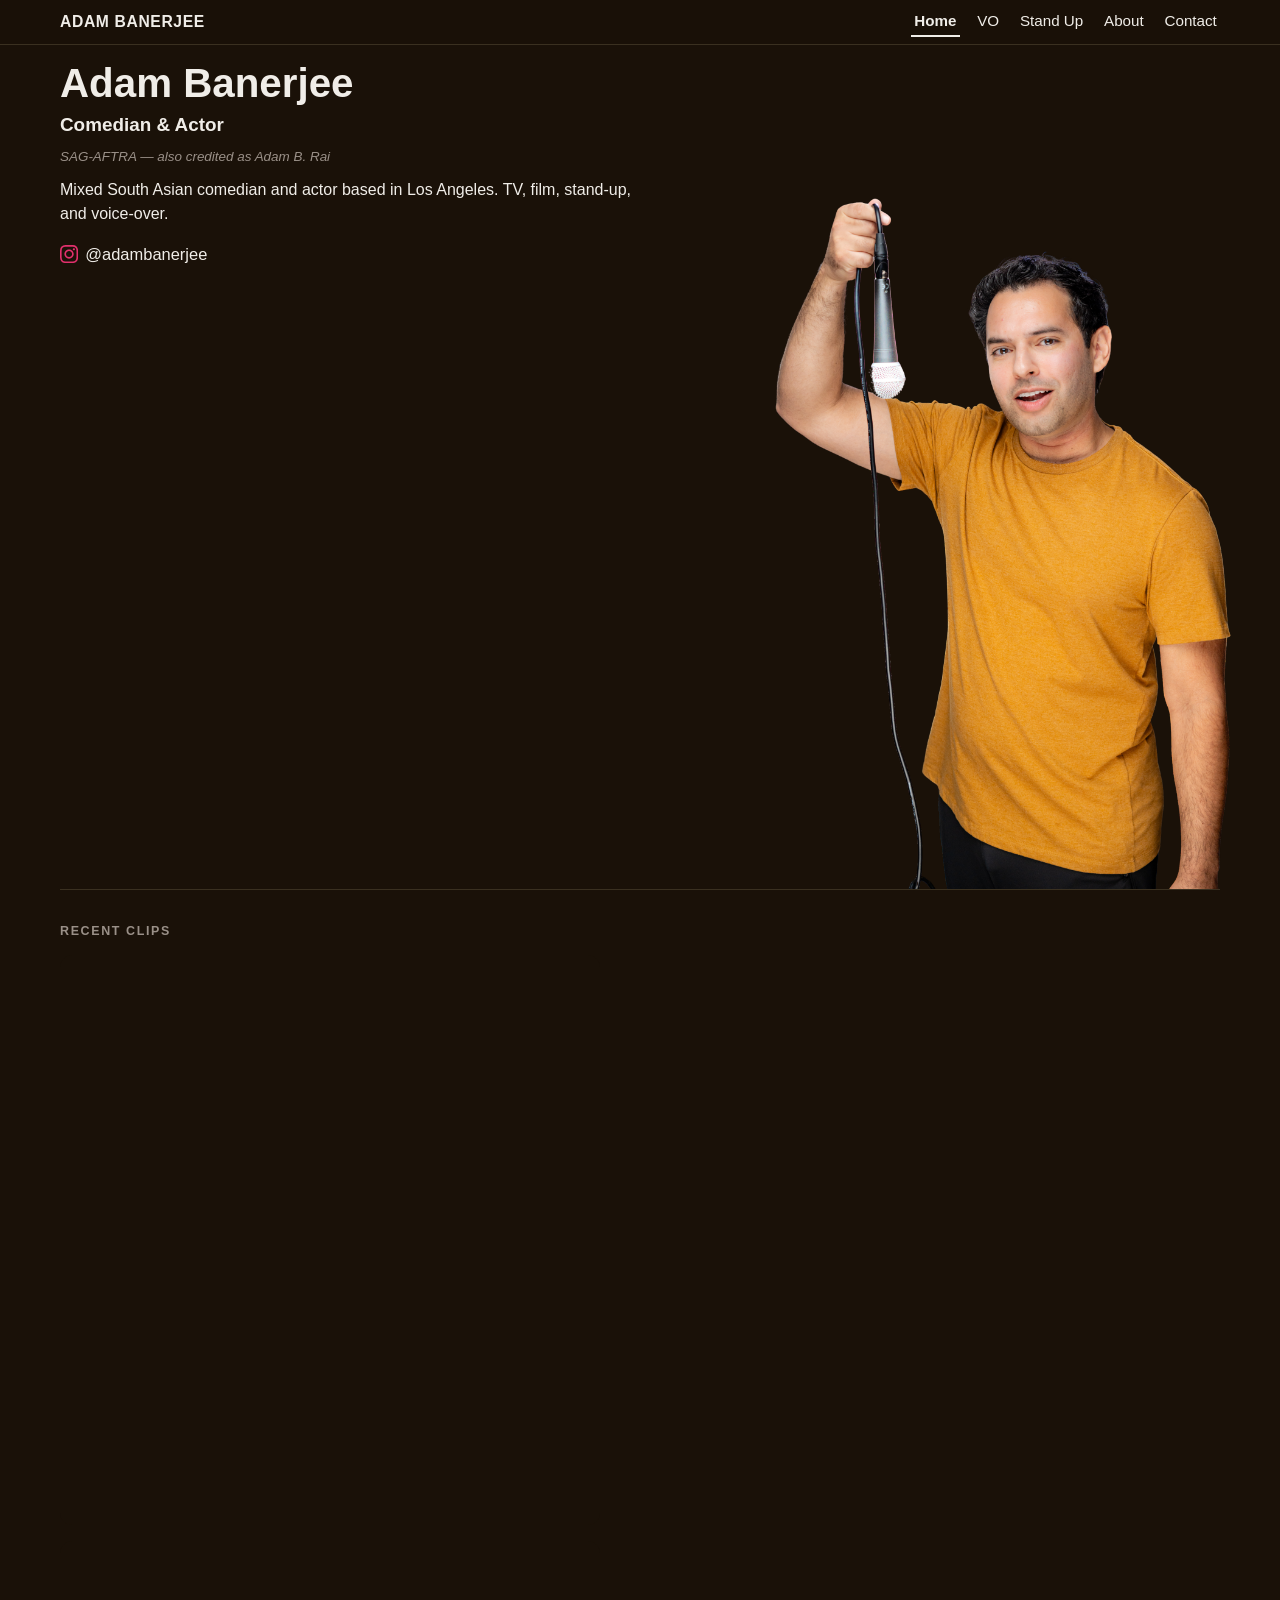
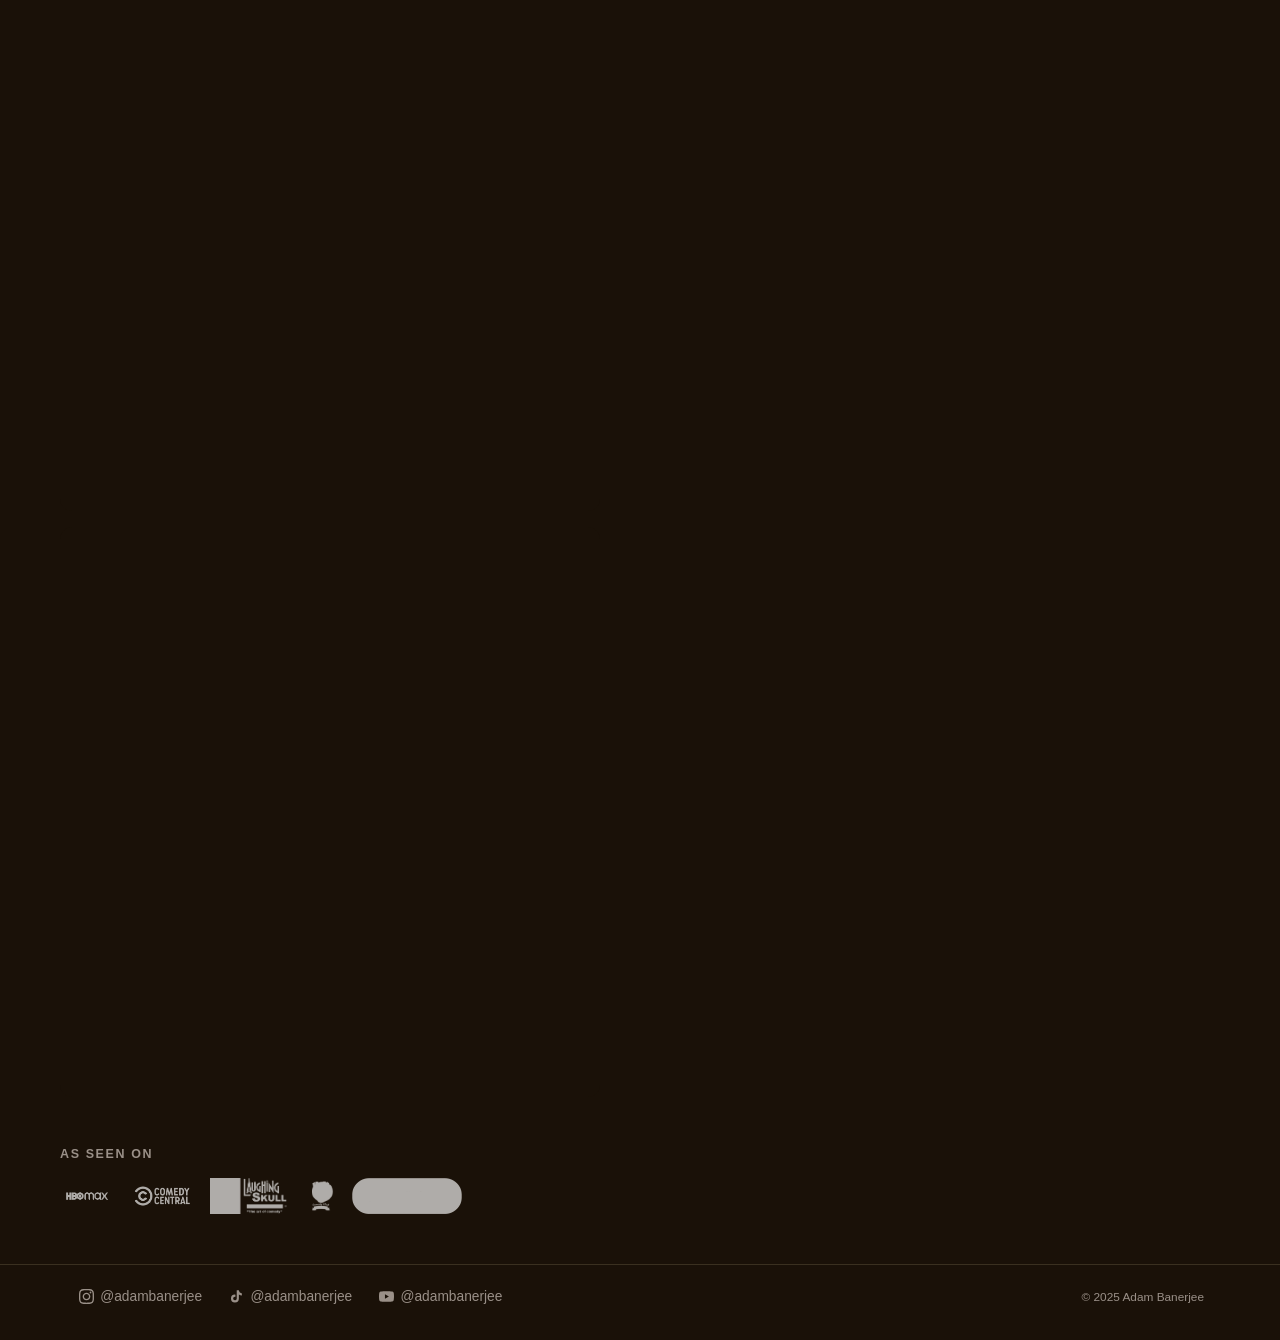
==== commit 8c800067: "Clean up code and fix video presentation - Revert to direct iframe injection (no embed.js) with vers" ====
--- a/index.html
+++ b/index.html
@@ -46,32 +46,10 @@
   <!-- Recent Clips -->
   <section class="clips-section inner" aria-label="Video clips">
     <p class="section-label">Recent Clips</p>
-    <div class="clips-row">
-
-      <div class="clip-wrap">
-        <div class="ig-clip">
-          <blockquote class="instagram-media" data-instgrm-captioned
-            data-instgrm-permalink="https://www.instagram.com/reel/CvXwuYNpjAo/?utm_source=ig_embed&amp;utm_campaign=loading"
-            data-instgrm-version="14"></blockquote>
-        </div>
-      </div>
-
-      <div class="clip-wrap">
-        <div class="ig-clip">
-          <blockquote class="instagram-media" data-instgrm-captioned
-            data-instgrm-permalink="https://www.instagram.com/reel/DRIfIYckgPz/?utm_source=ig_embed&amp;utm_campaign=loading"
-            data-instgrm-version="14"></blockquote>
-        </div>
-      </div>
-
-      <div class="clip-wrap">
-        <div class="ig-clip">
-          <blockquote class="instagram-media" data-instgrm-captioned
-            data-instgrm-permalink="https://www.instagram.com/reel/C3Y_JnTr_NY/?utm_source=ig_embed&amp;utm_campaign=loading"
-            data-instgrm-version="14"></blockquote>
-        </div>
-      </div>
-
+    <div class="clips-col">
+      <div class="ig-clip" data-src="https://www.instagram.com/reel/CvXwuYNpjAo/embed/?cr=1&v=14&wp=540&rd=https%3A%2F%2Fwww.adambanerjee.com"></div>
+      <div class="ig-clip" data-src="https://www.instagram.com/reel/DRIfIYckgPz/embed/?cr=1&v=14&wp=540&rd=https%3A%2F%2Fwww.adambanerjee.com"></div>
+      <div class="ig-clip" data-src="https://www.instagram.com/reel/C3Y_JnTr_NY/embed/?cr=1&v=14&wp=540&rd=https%3A%2F%2Fwww.adambanerjee.com"></div>
     </div>
   </section>
 
@@ -91,7 +69,7 @@
 
 <footer class="site-footer">
   <div class="inner">
-    <div class="footer-inner">
+    <div class="inner footer-inner">
       <nav class="footer-social" aria-label="Social media">
         <a href="https://instagram.com/adambanerjee" target="_blank" rel="noopener noreferrer" aria-label="Instagram">
           <svg viewBox="0 0 24 24" aria-hidden="true"><path d="M12 2.163c3.204 0 3.584.012 4.85.07 3.252.148 4.771 1.691 4.919 4.919.058 1.265.069 1.645.069 4.849 0 3.205-.012 3.584-.069 4.849-.149 3.225-1.664 4.771-4.919 4.919-1.266.058-1.644.07-4.85.07-3.204 0-3.584-.012-4.849-.07-3.26-.149-4.771-1.699-4.919-4.92-.058-1.265-.07-1.644-.07-4.849 0-3.204.013-3.583.07-4.849.149-3.227 1.664-4.771 4.919-4.919 1.266-.057 1.645-.069 4.849-.069zm0-2.163c-3.259 0-3.667.014-4.947.072-4.358.2-6.78 2.618-6.98 6.98-.059 1.281-.073 1.689-.073 4.948 0 3.259.014 3.668.072 4.948.2 4.358 2.618 6.78 6.98 6.98 1.281.058 1.689.072 4.948.072 3.259 0 3.668-.014 4.948-.072 4.354-.2 6.782-2.618 6.979-6.98.059-1.28.073-1.689.073-4.948 0-3.259-.014-3.667-.072-4.947-.196-4.354-2.617-6.78-6.979-6.98-1.281-.059-1.69-.073-4.949-.073zm0 5.838c-3.403 0-6.162 2.759-6.162 6.162s2.759 6.163 6.162 6.163 6.162-2.759 6.162-6.163c0-3.403-2.759-6.162-6.162-6.162zm0 10.162c-2.209 0-4-1.79-4-4 0-2.209 1.791-4 4-4s4 1.791 4 4c0 2.21-1.791 4-4 4zm6.406-11.845c-.796 0-1.441.645-1.441 1.44s.645 1.44 1.441 1.44c.795 0 1.439-.645 1.439-1.44s-.644-1.44-1.439-1.44z"/></svg>
@@ -111,7 +89,6 @@
   </div>
 </footer>
 
-<script async src="//www.instagram.com/embed.js"></script>
 <script src="/script.js"></script>
 </body>
 </html>
--- a/styles.css
+++ b/styles.css
@@ -1,910 +1,229 @@
-
-:root{
-  --bg:#1a1108;
-  --text:#f0ede8;
-  --muted:#9a9088;
-  --line:#3a3020;
-  --accent:#f0ede8;
-  --maxw:1160px;
-}
-
-*,
-*::before,
-*::after{ box-sizing:border-box; }
-
-html,body{
-  margin:0;
-  padding:0;
-}
-
-body{
+:root {
+  --bg: #1a1108;
+  --text: #f0ede8;
+  --muted: #9a9088;
+  --line: #3a3020;
+  --accent: #f0ede8;
+  --maxw: 1160px;
+}
+
+*, *::before, *::after { box-sizing: border-box; }
+
+html, body { margin: 0; padding: 0; }
+
+body {
   font-family: Arial, Helvetica, sans-serif;
-  background:var(--bg);
-  color:var(--text);
-  line-height:1.5;
-}
-
-a{ color:var(--text); text-decoration:none; }
-a:hover,
-a:focus-visible{ text-decoration:underline; }
-
-.inner{
-  width:min(100% - 2rem, var(--maxw));
-  margin-inline:auto;
-}
-
-/* Header */
-.site-header{
-  position:sticky;
-  top:0;
-  z-index:20;
-  border-bottom:1px solid var(--line);
-  background:rgba(26,17,8,.95);
+  background: var(--bg);
+  color: var(--text);
+  line-height: 1.5;
+}
+
+a { color: var(--text); text-decoration: none; }
+a:hover, a:focus-visible { text-decoration: underline; }
+
+.inner {
+  width: min(100% - 2rem, var(--maxw));
+  margin-inline: auto;
+}
+
+/* ── Header ── */
+.site-header {
+  position: sticky;
+  top: 0;
+  z-index: 20;
+  border-bottom: 1px solid var(--line);
+  background: rgba(26, 17, 8, .95);
   backdrop-filter: blur(4px);
 }
 
-.site-header .inner{
-  display:flex;
-  align-items:center;
-  justify-content:space-between;
-  gap:1rem;
-  padding:.44rem 0;
-}
-
-.brand{
-  font-weight:700;
-  letter-spacing:.04em;
-  font-size:.98rem;
-  white-space:nowrap;
-}
-
-nav{
-  display:flex;
-  gap:.9rem;
-  flex-wrap:wrap;
-  align-items:center;
-}
-
-nav a{
-  font-size:.95rem;
-  padding:.16rem .2rem;
-  border-bottom:2px solid transparent;
-}
-
-nav a.active{
-  border-bottom-color:var(--accent);
-  font-weight:700;
-}
-
-/* Shared page shells */
-.page{
-  padding:1.35rem 0 1.8rem;
-}
-
-.page h1{
-  margin:.05rem 0 .5rem;
-  font-size:clamp(1.8rem,3.4vw,2.5rem);
-  line-height:1.08;
-}
-
-.lead{
-  margin:0 0 .85rem;
-  color:var(--text);
-  max-width:72ch;
-}
-
-/* Home */
-.home-main{
-  display:flex;
-  align-items:flex-end;
-  gap:1.15rem;
-  padding:1.05rem 0 .25rem;
-}
-
-.home-copy{
-  flex:0 0 52%;
-  max-width:52%;
-  min-width:0;
-}
-
-.home-photo{
-  flex:0 0 48%;
-  max-width:48%;
-  min-width:0;
-  display:flex;
-  justify-content:flex-end;
-  align-items:flex-end;
-}
-
-.home-photo img{
-  width:min(112%, 980px);
-  max-width:980px;
-  height:auto;
-  display:block;
-}
-
-.home-copy h1{
-  margin:0 0 .42rem;
-  font-size:clamp(1.95rem,3.15vw,2.88rem);
-  line-height:1.06;
-}
-
-.subhead{
-  margin:0 0 .45rem;
-  font-size:clamp(1rem,2vw,1.18rem);
-  font-weight:600;
-}
-
-.muted{
-  color:var(--muted);
-  font-weight:500;
-}
-
-.tagline{
-  margin:0 0 .82rem;
-  color:var(--muted);
-}
-
-.intro{
-  margin:0 0 .92rem;
-  max-width:68ch;
-}
-
-.agency-blocks{
-  display:grid;
-  gap:.72rem;
-  margin:.6rem 0 .72rem;
-}
-
-.agency h2{
-  margin:0 0 .2rem;
-  font-size:1rem;
-}
-
-.agency p{
-  margin:0;
-  color:var(--text);
-}
-
-.social-row{
-  margin:.28rem 0 0;
-  display:inline-flex;
-  align-items:center;
-  gap:.45rem;
-  font-size:1.03rem;
-  line-height:1.1;
-}
-
-.ig-logo{
-  width:1em;
-  height:1em;
-  object-fit:contain;
-  display:inline-block;
-  transform:translateY(1px);
-}
-
-/* VO */
-.reel-list{
-  display:grid;
-  gap:.85rem;
-  margin-top:.85rem;
-}
-
-.reel-card{
-  border:1px solid var(--line);
-  border-radius:12px;
-  padding:.92rem;
-  background:#241c0f;
-}
-
-.reel-card h2{
-  margin:0 0 .45rem;
-  font-size:1.04rem;
-}
-
-audio{
-  width:100%;
-}
-
-/* Stand Up */
-.set-section{
-  margin-top:.95rem;
-}
-
-.yt-grid{
-  display:grid;
-  grid-template-columns:repeat(auto-fit, minmax(270px, 1fr));
-  gap:.9rem;
-  margin-top:.82rem;
-}
-
-.yt-card{
-  border:1px solid var(--line);
-  border-radius:12px;
-  padding:.84rem;
-  background:#241c0f;
-}
-
-.video-title{
-  margin:0 0 .52rem;
-  font-size:1.03rem;
-  line-height:1.25;
-  font-weight:700;
-}
-
-.yt-thumb{
-  position:relative;
-  display:block;
-  border-radius:10px;
-  overflow:hidden;
-  line-height:0;
-}
-
-.yt-thumb img{
-  width:100%;
-  height:auto;
-  display:block;
-}
-
-.yt-play{
-  position:absolute;
-  inset:50% auto auto 50%;
-  transform:translate(-50%, -50%);
-  width:54px;
-  height:54px;
-  border-radius:999px;
-  background:rgba(0,0,0,.66);
-  color:#fff;
-  display:grid;
-  place-items:center;
-  font-size:22px;
-}
-
-.btn-link{
-  display:inline-block;
-  margin-top:.56rem;
-  padding:.42rem .68rem;
-  border:1px solid var(--line);
-  border-radius:9px;
-  background:#241c0f;
-}
-
-.btn-link:hover{
-  text-decoration:none;
-}
-
-/* About */
-.about-layout{
-  display:grid;
-  grid-template-columns:minmax(0,1fr) 420px;
-  gap:1.28rem;
-  align-items:start;
-}
-
-.about-copy{ min-width:0; }
-
-.about-side{
-  display:flex;
-  justify-content:flex-end;
-}
-
-.about-photo-wrap{
-  width:100%;
-  margin:0;
-}
-
-.about-figure{
-  margin:0;
-  width:100%;
-  display:grid;
-  justify-items:end;
-}
-
-.about-photo{
-  width:100%;
-  max-width:420px;
-  height:auto;
-  display:block;
-  border:1px solid var(--line);
-  border-radius:12px;
-}
-
-.about-caption{
-  margin-top:.4rem;
-  max-width:420px;
-  font-size:.88rem;
-  line-height:1.34;
-  color:var(--muted);
-  text-align:right;
-  font-style:italic;
-}
-
-/* Contact */
-.contact-grid{
-  display:grid;
-  grid-template-columns:repeat(auto-fit, minmax(220px, 1fr));
-  gap:.85rem;
-  margin-top:.82rem;
-}
-
-.contact-card{
-  border:1px solid var(--line);
-  border-radius:12px;
-  padding:.92rem;
-  background:#241c0f;
-}
-
-.contact-card h2{
-  margin:0 0 .38rem;
-  font-size:1.02rem;
-}
-
-/* Minimal footer */
-.site-footer{
-  border-top:1px solid var(--line);
-}
-
-.site-footer .inner{
-  padding:.09rem 0 .18rem;
-}
-
-.site-footer p{
-  margin:0;
-  line-height:1.1;
-  font-size:.76rem;
-  color:var(--muted);
-}
-
-/* Responsive */
-@media (max-width: 1080px){
-  .home-photo img{
-    width:min(100%, 820px);
-    max-width:820px;
-  }
-}
-
-@media (max-width: 980px){
-  .about-layout{
-    grid-template-columns:1fr;
-    gap:.9rem;
-  }
-  .about-side{
-    justify-content:center;
-  }
-  .about-figure{
-    justify-items:center;
-  }
-  .about-caption{
-    text-align:center;
-  }
-}
-
-@media (max-width: 860px){
-  .site-header .inner{
-    align-items:flex-start;
-    flex-wrap:wrap;
-    row-gap:.28rem;
-  }
-
-  nav{
-    width:100%;
-    gap:.62rem .9rem;
-  }
-
-  .home-main{
-    flex-direction:column;
-    align-items:stretch;
-    gap:.62rem;
-    padding-top:.82rem;
-    padding-bottom:.3rem;
-  }
-
-  .home-copy,
-  .home-photo{
-    max-width:100%;
-    flex-basis:auto;
-  }
-
-  .home-photo{
-    justify-content:center;
-    align-items:center;
-  }
-
-  .home-photo img{
-    width:min(100%, 760px);
-    max-width:760px;
-    margin-inline:auto;
-  }
-}
-
-@media (max-width: 600px){
-  .inner{
-    width:min(100% - 1.25rem, var(--maxw));
-  }
-
-  nav a{
-    font-size:.9rem;
-  }
-
-  .home-copy h1{
-    font-size:clamp(1.7rem,8vw,2.2rem);
-  }
-
-  .page{
-    padding:1.1rem 0 1.35rem;
-  }
-
-  .yt-grid{
-    grid-template-columns:1fr;
-  }
-
-  .about-photo{
-    max-width:360px;
-  }
-
-  .about-caption{
-    max-width:360px;
-  }
-}
-
-
-/* --- v30 layout refinements --- */
-
-/* Footer restored with social links */
-
-/* Home: image on right and flush to bottom of viewport */
-.home-page{
-  min-height: 100vh;
-}
-.home-page .home-main{
-  min-height: calc(100vh - 58px) !important;
-  padding-top: 1rem !important;
-  padding-bottom: 0 !important;
-  align-items: flex-end !important;
-}
-.home-page .home-copy{
-  align-self: center;
-}
-.home-page .home-photo{
-  justify-content: flex-end !important;
-  align-items: flex-end !important;
-}
-.home-page .home-photo img{
-  margin-bottom: 0 !important;
-  display: block;
-}
-
-/* About page: less cramped */
-.about-page .page{
-  padding-top: 1.7rem !important;
-  padding-bottom: 2.15rem !important;
-}
-.about-page .about-layout{
-  gap: 1.9rem !important;
-  align-items: start !important;
-}
-.about-page .about-copy{
-  padding-right: .25rem;
-}
-.about-page .about-copy p{
-  margin: 0 0 .95rem !important;
-  line-height: 1.66 !important;
-}
-.about-page .about-photo-wrap{
-  margin-top: .2rem !important;
-}
-.about-page .about-caption{
-  margin-top: .55rem !important;
-  font-size: .9rem !important;
-}
-
-@media (max-width: 980px){
-  .home-page .home-main{
-    min-height: auto !important;
-    padding-bottom: .25rem !important;
-  }
-  .about-page .page{
-    padding-top: 1.25rem !important;
-    padding-bottom: 1.6rem !important;
-  }
-  .about-page .about-layout{
-    gap: 1.05rem !important;
-  }
-}
-
-
-
-/* --- v31: force right-side hero photo, bigger with side-crop, bottom flush --- */
-.home-page{
-  min-height: 100vh !important;
-}
-
-.home-page .home-main{
-  display: flex !important;
-  flex-direction: row !important;
-  align-items: flex-end !important;
-  gap: 1rem !important;
-  min-height: calc(100vh - 56px) !important;
-  padding: 0.9rem 0 0 !important;
-  margin-bottom: 0 !important;
-}
-
-.home-page .home-copy{
-  flex: 0 0 50% !important;
-  max-width: 50% !important;
-  min-width: 0 !important;
-  align-self: center !important;
-}
-
-.home-page .home-photo{
-  flex: 0 0 50% !important;
-  max-width: 50% !important;
-  min-width: 0 !important;
-  height: 100% !important;
-  display: flex !important;
-  justify-content: flex-end !important;
-  align-items: flex-end !important;
-  overflow: hidden !important; /* crops left/right when image is oversized */
-  margin: 0 !important;
-  padding: 0 !important;
-}
-
-.home-page .home-photo img{
-  width: 138% !important;   /* bigger */
-  max-width: none !important;
-  height: auto !important;
-  display: block !important;
-  margin-right: -14% !important; /* keeps crop on sides while staying right */
-  margin-bottom: 0 !important;   /* flush with bottom */
-}
-
-/* Keep image right + large as viewport narrows */
-@media (max-width: 1024px){
-  .home-page .home-main{
-    min-height: calc(100vh - 56px) !important;
-  }
-  .home-page .home-photo img{
-    width: 150% !important;
-    margin-right: -22% !important;
-  }
-}
-
-@media (max-width: 860px){
-  .home-page .home-main{
-    display: flex !important;
-    flex-direction: row !important;
-    align-items: flex-end !important;
-    gap: 0.75rem !important;
-    min-height: calc(100vh - 56px) !important;
-    padding-top: 0.75rem !important;
-  }
-
-  .home-page .home-copy{
-    flex-basis: 50% !important;
-    max-width: 50% !important;
-  }
-
-  .home-page .home-photo{
-    flex-basis: 50% !important;
-    max-width: 50% !important;
-    justify-content: flex-end !important;
-    align-items: flex-end !important;
-  }
-
-  .home-page .home-photo img{
-    width: 160% !important;
-    margin-right: -30% !important;
-  }
-}
-
-@media (max-width: 600px){
-  .home-page .home-main{
-    display: flex !important;
-    flex-direction: row !important;   /* still right, not below */
-    align-items: flex-end !important;
-    min-height: calc(100vh - 54px) !important;
-    gap: 0.55rem !important;
-  }
-
-  .home-page .home-copy{
-    flex-basis: 52% !important;
-    max-width: 52% !important;
-  }
-
-  .home-page .home-photo{
-    flex-basis: 48% !important;
-    max-width: 48% !important;
-  }
-
-  .home-page .home-photo img{
-    width: 172% !important;
-    margin-right: -36% !important;
-  }
-
-  .home-page .home-copy h1{
-    font-size: clamp(1.45rem, 7vw, 1.95rem) !important;
-    line-height: 1.05 !important;
-  }
-
-  .home-page .subhead{
-    font-size: clamp(.92rem, 3.8vw, 1.02rem) !important;
-  }
-
-  .home-page .tagline,
-  .home-page .intro{
-    font-size: 0.94rem !important;
-  }
-}
-
-
-
-/* --- v32: XL crop pass for home hero image --- */
-.home-page .home-photo img{
-  width: 150% !important;      /* up from 138% */
-  margin-right: -22% !important;
-}
-
-@media (max-width: 1024px){
-  .home-page .home-photo img{
-    width: 164% !important;    /* up from 150% */
-    margin-right: -30% !important;
-  }
-}
-
-@media (max-width: 860px){
-  .home-page .home-photo img{
-    width: 174% !important;    /* up from 160% */
-    margin-right: -36% !important;
-  }
-}
-
-@media (max-width: 600px){
-  .home-page .home-photo img{
-    width: 186% !important;    /* up from 172% */
-    margin-right: -42% !important;
-  }
-}
-
-
-
-/* --- v34: reduce top white space on home (based on v32) --- */
-.home-page .home-main{
-  padding-top: 0.42rem !important;
-}
-
-.home-page .home-copy{
-  align-self: flex-start !important;
-  padding-top: 0.1rem !important;
-}
-
-@media (max-width: 860px){
-  .home-page .home-main{
-    padding-top: 0.48rem !important;
-  }
-}
-
-@media (max-width: 600px){
-  .home-page .home-main{
-    padding-top: 0.42rem !important;
-  }
-}
-
-
-
-/* --- v35: slightly more top white space on home --- */
-.home-page .home-main{
-  padding-top: 0.58rem !important;
-}
-
-.home-page .home-copy{
-  padding-top: 0.16rem !important;
-}
-
-@media (max-width: 860px){
-  .home-page .home-main{
-    padding-top: 0.56rem !important;
-  }
-}
-
-@media (max-width: 600px){
-  .home-page .home-main{
-    padding-top: 0.50rem !important;
-  }
-}
-
-
-
-/* --- v36: final micro nudge (+5px top spacing on home) --- */
-.home-page .home-main{
-  padding-top: calc(0.58rem + 5px) !important;
-}
-
-@media (max-width: 860px){
-  .home-page .home-main{
-    padding-top: calc(0.56rem + 5px) !important;
-  }
-}
-
-@media (max-width: 600px){
-  .home-page .home-main{
-    padding-top: calc(0.50rem + 5px) !important;
-  }
-}
-
-
-/* --- v37: about photo above bio and centered --- */
-.about-page .about-layout{
-  display: block !important;
-}
-
-.about-page .about-photo-wrap.about-photo-top{
-  width: 100% !important;
-  margin: 0.55rem 0 1rem !important;
-  display: flex !important;
-  justify-content: center !important;
-}
-
-.about-page .about-figure{
-  justify-items: center !important;
-}
-
-.about-page .about-caption{
-  text-align: center !important;
-  max-width: 440px !important;
-}
-
-.about-page .bio{
-  max-width: 78ch;
-  margin: 0 auto;
-}
-
-
-/* === v38: new sections and components === */
-
-/* SAG credit - smaller, muted, italic */
+.site-header .inner {
+  display: flex;
+  align-items: center;
+  justify-content: space-between;
+  gap: 1rem;
+  padding: .44rem 0;
+}
+
+.brand {
+  font-weight: 700;
+  letter-spacing: .04em;
+  font-size: .98rem;
+  white-space: nowrap;
+}
+
+nav { display: flex; gap: .9rem; flex-wrap: wrap; align-items: center; }
+
+nav a {
+  font-size: .95rem;
+  padding: .16rem .2rem;
+  border-bottom: 2px solid transparent;
+}
+
+nav a.active { border-bottom-color: var(--accent); font-weight: 700; }
+
+/* ── Page shell ── */
+.page { padding: 1.35rem 0 1.8rem; }
+
+.page h1 {
+  margin: .05rem 0 .5rem;
+  font-size: clamp(1.8rem, 3.4vw, 2.5rem);
+  line-height: 1.08;
+}
+
+.lead { margin: 0 0 .85rem; color: var(--text); max-width: 72ch; }
+
+/* ── Typography ── */
+.subhead { margin: 0 0 .45rem; font-size: clamp(1rem, 2vw, 1.18rem); font-weight: 600; }
+
+.muted { color: var(--muted); font-weight: 500; }
+
+.tagline { margin: 0 0 .82rem; color: var(--muted); }
+
+.intro { margin: 0 0 .92rem; max-width: 68ch; }
+
 .sag-credit {
-  font-size: 0.84rem;
+  font-size: .84rem;
   color: var(--muted);
   font-style: italic;
-  margin: 0 0 0.7rem;
+  margin: 0 0 .7rem;
   font-weight: 400;
 }
 
-/* Section label headings */
 .section-label {
-  font-size: 0.78rem;
+  font-size: .78rem;
   text-transform: uppercase;
-  letter-spacing: 0.13em;
-  margin: 0 0 0.9rem;
+  letter-spacing: .13em;
+  margin: 0 0 .9rem;
   color: var(--muted);
   font-weight: 700;
 }
 
-/* Watch / Instagram clips row */
+.social-row {
+  margin: .28rem 0 0;
+  display: inline-flex;
+  align-items: center;
+  gap: .45rem;
+  font-size: 1.03rem;
+  line-height: 1.1;
+}
+
+.ig-logo {
+  width: 1em;
+  height: 1em;
+  object-fit: contain;
+  display: inline-block;
+  transform: translateY(1px);
+}
+
+/* ── Home page ── */
+.home-page { min-height: 100vh; }
+
+.home-page .home-main {
+  display: flex;
+  flex-direction: row;
+  align-items: flex-end;
+  gap: 1rem;
+  min-height: calc(100vh - 56px);
+  padding-top: calc(.58rem + 5px);
+  padding-bottom: 0;
+  margin-bottom: 0;
+}
+
+.home-page .home-copy {
+  flex: 0 0 50%;
+  max-width: 50%;
+  min-width: 0;
+  align-self: flex-start;
+  padding-top: .16rem;
+}
+
+.home-page .home-copy h1 {
+  margin: 0 0 .42rem;
+  font-size: clamp(1.95rem, 3.15vw, 2.88rem);
+  line-height: 1.06;
+}
+
+.home-page .home-photo {
+  flex: 0 0 50%;
+  max-width: 50%;
+  min-width: 0;
+  height: 100%;
+  display: flex;
+  justify-content: flex-end;
+  align-items: flex-end;
+  overflow: hidden;
+  margin: 0;
+  padding: 0;
+}
+
+.home-page .home-photo img {
+  width: 150%;
+  max-width: none;
+  height: auto;
+  display: block;
+  margin-right: -22%;
+  margin-bottom: 0;
+}
+
+/* ── Instagram clips ──
+   Clips the 66px Instagram profile header at the top and the action bar
+   at the bottom via overflow:hidden + absolute iframe with top:-66px.
+   scrolling="no" is only added on desktop (see script.js) to avoid
+   blocking iOS tap-to-play on mobile.                                    */
 .clips-section {
-  padding: 2rem 0 1.8rem;
+  padding: 2rem 0 2.5rem;
   border-top: 1px solid var(--line);
 }
 
-.clips-row {
-  display: flex;
+.clips-col {
+  display: flex;
+  flex-direction: column;
   gap: 1rem;
-  overflow-x: auto;
-  scroll-snap-type: x mandatory;
-  -webkit-overflow-scrolling: touch;
-  padding-bottom: 0.5rem;
-}
-
-.clip-wrap {
-  flex: 0 0 min(320px, 80vw);
-  scroll-snap-align: start;
-}
-
-.clip-wrap > blockquote {
-  margin: 0 !important;
-  min-width: 0 !important;
-  max-width: 100% !important;
-  width: 100% !important;
-}
-
-@media (max-width: 640px) {
-  .clips-row {
-    flex-direction: column;
-    overflow-x: visible;
-  }
-  .clip-wrap {
-    flex: none;
-    width: 100%;
-    max-width: 100%;
-  }
-}
-
-/* As Seen On / logo strip */
-.logo-strip-section {
-  padding: 0.5rem 0 2.5rem;
-}
+  max-width: 540px;
+}
+
+.ig-clip {
+  position: relative;
+  overflow: hidden;
+  border-radius: 12px;
+  background: var(--bg);
+  height: 570px;
+}
+
+.ig-clip iframe {
+  position: absolute;
+  top: -66px;
+  left: 0;
+  width: 100%;
+  height: 796px;
+  border: 0;
+}
+
+/* ── As Seen On logos ── */
+.logo-strip-section { padding: .5rem 0 2.5rem; }
 
 .logo-row {
   display: flex;
   flex-wrap: wrap;
-  gap: 0.55rem 1rem;
+  gap: .55rem 1rem;
   align-items: center;
-  margin-bottom: 0.6rem;
+  margin-bottom: .6rem;
 }
 
 .logo-img {
   height: 36px;
   width: auto;
-  opacity: 0.65;
+  opacity: .65;
   filter: brightness(0) invert(1);
-  transition: opacity 0.2s;
+  transition: opacity .2s;
   object-fit: contain;
   display: block;
 }
 
-.logo-img:hover {
-  opacity: 1;
-}
-
-/* Footer with social links */
-.site-footer {
-  border-top: 1px solid var(--line);
-}
-
-/* Override the cramped padding from old .site-footer .inner rule */
-.site-footer .inner {
-  padding: 0.6rem 0 0.9rem;
-}
-
-.footer-inner {
-  display: flex;
-  align-items: center;
-  justify-content: space-between;
-  flex-wrap: wrap;
-  gap: 0.5rem;
-  padding: 0.6rem 0 0.9rem;
-}
-
-.footer-social {
-  display: flex;
-  gap: 1.3rem;
-  align-items: center;
-  flex-wrap: wrap;
-}
-
-.footer-social a {
-  display: inline-flex;
-  align-items: center;
-  gap: 0.38rem;
-  font-size: 0.86rem;
-  color: var(--muted);
-  text-decoration: none;
-  transition: color 0.18s;
-}
-
-.footer-social a:hover {
-  color: var(--text);
-  text-decoration: none;
-}
-
-.footer-social svg {
-  width: 15px;
-  height: 15px;
-  fill: currentColor;
-  flex-shrink: 0;
-}
-
-.footer-copy {
-  margin: 0;
-  font-size: 0.74rem;
-  color: var(--muted);
-}
-
-/* VO page photo */
-.vo-hero-wrap {
-  text-align: center;
-  margin: 0.5rem 0 1.5rem;
-}
+.logo-img:hover { opacity: 1; }
+
+/* ── VO page ── */
+.vo-hero-wrap { text-align: center; margin: .5rem 0 1.5rem; }
 
 .vo-hero {
   width: 100%;
@@ -915,59 +234,36 @@
   border: 1px solid var(--line);
 }
 
-.vo-bio {
-  margin: 0 0 1.25rem;
-  max-width: 68ch;
-  line-height: 1.62;
-}
-
-/* Plyr dark theme overrides */
-.plyr--audio .plyr__controls {
+.vo-bio { margin: 0 0 1.25rem; max-width: 68ch; line-height: 1.62; }
+
+.reel-list { display: grid; gap: .85rem; margin-top: .85rem; }
+
+.reel-card {
+  border: 1px solid var(--line);
+  border-radius: 12px;
+  padding: .92rem;
   background: #241c0f;
-  border-radius: 8px;
-  color: var(--text);
-  padding: 0.5rem 0.75rem;
-}
-
-.plyr--audio .plyr__control {
-  color: var(--text);
-}
-
-.plyr--audio .plyr__control:hover,
-.plyr--audio .plyr__control:focus {
-  background: var(--line);
-  color: var(--text);
-}
-
-.plyr__progress input[type=range],
-.plyr__volume input[type=range] {
-  color: var(--text);
-}
-
-/* Stand-up page */
+}
+
+.reel-card h2 { margin: 0 0 .45rem; font-size: 1.04rem; }
+
+audio { width: 100%; }
+
+/* ── Stand Up page ── */
+.set-section { margin-top: .95rem; }
+
 .upcoming-shows-section {
   background: #241c0f;
   border: 1px solid var(--line);
   border-radius: 12px;
-  padding: 0.95rem 1.15rem;
-  margin: 0.5rem 0 1.5rem;
-}
-
-.upcoming-shows-section h2 {
-  margin: 0 0 0.35rem;
-  font-size: 1rem;
-}
-
-.upcoming-shows-section p {
-  margin: 0;
-  font-size: 0.93rem;
-}
-
-.standup-videos {
-  display: grid;
-  gap: 1.75rem;
-  margin-top: 1.1rem;
-}
+  padding: .95rem 1.15rem;
+  margin: .5rem 0 1.5rem;
+}
+
+.upcoming-shows-section h2 { margin: 0 0 .35rem; font-size: 1rem; }
+.upcoming-shows-section p { margin: 0; font-size: .93rem; }
+
+.standup-videos { display: grid; gap: 1.75rem; margin-top: 1.1rem; }
 
 .yt-embed-wrap {
   position: relative;
@@ -977,7 +273,7 @@
   border-radius: 10px;
   overflow: hidden;
   background: #000;
-  margin: 0 0 0.45rem;
+  margin: 0 0 .45rem;
 }
 
 .yt-embed-wrap iframe {
@@ -989,190 +285,265 @@
   display: block;
 }
 
-.video-context {
-  font-size: 0.87rem;
+.video-title { margin: 0 0 .52rem; font-size: 1.03rem; line-height: 1.25; font-weight: 700; }
+
+.video-context { font-size: .87rem; color: var(--muted); font-style: italic; margin: 0; max-width: 640px; }
+
+.yt-grid {
+  display: grid;
+  grid-template-columns: repeat(auto-fit, minmax(270px, 1fr));
+  gap: .9rem;
+  margin-top: .82rem;
+}
+
+.yt-card { border: 1px solid var(--line); border-radius: 12px; padding: .84rem; background: #241c0f; }
+
+.yt-thumb { position: relative; display: block; border-radius: 10px; overflow: hidden; line-height: 0; }
+.yt-thumb img { width: 100%; height: auto; display: block; }
+
+.yt-play {
+  position: absolute;
+  inset: 50% auto auto 50%;
+  transform: translate(-50%, -50%);
+  width: 54px;
+  height: 54px;
+  border-radius: 999px;
+  background: rgba(0, 0, 0, .66);
+  color: #fff;
+  display: grid;
+  place-items: center;
+  font-size: 22px;
+}
+
+.btn-link {
+  display: inline-block;
+  margin-top: .56rem;
+  padding: .42rem .68rem;
+  border: 1px solid var(--line);
+  border-radius: 9px;
+  background: #241c0f;
+}
+
+.btn-link:hover { text-decoration: none; }
+
+/* ── About page ── */
+.about-layout {
+  display: grid;
+  grid-template-columns: minmax(0, 1fr) 420px;
+  gap: 1.28rem;
+  align-items: start;
+}
+
+.about-copy { min-width: 0; }
+.about-side { display: flex; justify-content: flex-end; }
+.about-photo-wrap { width: 100%; margin: 0; }
+.about-figure { margin: 0; width: 100%; display: grid; justify-items: end; }
+
+.about-photo {
+  width: 100%;
+  max-width: 420px;
+  height: auto;
+  display: block;
+  border: 1px solid var(--line);
+  border-radius: 12px;
+}
+
+.about-caption {
+  margin-top: .4rem;
+  max-width: 420px;
+  font-size: .88rem;
+  line-height: 1.34;
   color: var(--muted);
+  text-align: right;
   font-style: italic;
-  margin: 0;
-  max-width: 640px;
-}
-
-/* About page credit highlights */
-.credit-highlights {
-  display: flex;
-  gap: 0.7rem;
-  flex-wrap: wrap;
-  margin: 0.6rem 0 1.5rem;
-}
+}
+
+.credit-highlights { display: flex; gap: .7rem; flex-wrap: wrap; margin: .6rem 0 1.5rem; }
 
 .credit-item {
   background: #241c0f;
   border: 1px solid var(--line);
   border-radius: 10px;
-  padding: 0.6rem 0.95rem;
-  font-size: 0.87rem;
+  padding: .6rem .95rem;
+  font-size: .87rem;
   line-height: 1.35;
   min-width: 0;
 }
 
-.credit-item strong {
-  display: block;
-  font-size: 0.94rem;
-  margin-bottom: 0.1rem;
-  color: var(--text);
-}
-
-.credit-item span {
-  color: var(--muted);
-}
-
-/* Contact page */
+.credit-item strong { display: block; font-size: .94rem; margin-bottom: .1rem; color: var(--text); }
+.credit-item span { color: var(--muted); }
+
+.bio p { margin: 0 0 1rem; line-height: 1.64; }
+.bio p:last-child { margin-bottom: 0; }
+
+/* About page overrides */
+.about-page .page { padding-top: 1.7rem; padding-bottom: 2.15rem; }
+.about-page .about-layout { display: block; gap: 1.9rem; }
+.about-page .about-copy { padding-right: .25rem; }
+.about-page .about-copy p { margin: 0 0 .95rem; line-height: 1.66; }
+.about-page .about-photo-wrap.about-photo-top {
+  width: 100%;
+  margin: .55rem 0 1rem;
+  display: flex;
+  justify-content: center;
+}
+.about-page .about-figure { justify-items: center; }
+.about-page .about-caption { text-align: center; max-width: 440px; }
+.about-page .bio { max-width: 78ch; margin: 0 auto; }
+
+/* ── Contact page ── */
+.contact-grid {
+  display: grid;
+  grid-template-columns: repeat(auto-fit, minmax(220px, 1fr));
+  gap: .85rem;
+  margin-top: .82rem;
+}
+
+.contact-card { border: 1px solid var(--line); border-radius: 12px; padding: .92rem; background: #241c0f; }
+.contact-card h2 { margin: 0 0 .38rem; font-size: 1.02rem; }
+
 .contact-note {
   background: #241c0f;
   border: 1px solid var(--line);
   border-radius: 10px;
-  padding: 0.75rem 1rem;
+  padding: .75rem 1rem;
   margin: 0 0 1.25rem;
-  font-size: 0.92rem;
+  font-size: .92rem;
   line-height: 1.55;
 }
 
-/* Bio paragraph spacing */
-.bio p {
-  margin: 0 0 1rem;
-  line-height: 1.64;
-}
-.bio p:last-child {
-  margin-bottom: 0;
-}
-
-/* Homepage mobile: stack photo on top, text below at small screens */
-@media (max-width: 520px) {
-  .home-page .home-main {
-    flex-direction: column !important;
-    align-items: stretch !important;
-    min-height: auto !important;
-    padding-top: 0.5rem !important;
-    gap: 0.5rem !important;
-  }
-  .home-page .home-copy {
-    flex: none !important;
-    max-width: 100% !important;
-    order: 2 !important;
-    align-self: auto !important;
-    padding-top: 0.5rem !important;
-  }
-  .home-page .home-photo {
-    flex: none !important;
-    max-width: 100% !important;
-    width: 100% !important;
-    height: auto !important;
-    order: 1 !important;
-    justify-content: center !important;
-    overflow: visible !important;
-    min-width: 0 !important;
-    margin: 0 !important;
-    padding: 0 !important;
-  }
-  .home-page .home-photo img {
-    width: 100% !important;
-    max-width: 100% !important;
-    margin-right: 0 !important;
-    margin-bottom: 0 !important;
-  }
-}
-
-/* Studio page */
-.studio-intro {
-  max-width: 64ch;
-  margin: 0 0 1.5rem;
-  line-height: 1.62;
-}
-
-.gear-table {
-  border-collapse: collapse;
-  width: 100%;
-  max-width: 540px;
-  margin: 0 0 1.5rem;
-}
-
-.gear-table td {
-  padding: 0.55rem 0;
-  vertical-align: top;
-  border-bottom: 1px solid var(--line);
-}
-
-.gear-table td:first-child {
-  color: var(--muted);
-  font-size: 0.86rem;
-  width: 40%;
-  padding-right: 1rem;
-  white-space: nowrap;
-}
-
-.gear-table td:last-child {
-  font-weight: 600;
-  font-size: 0.94rem;
-}
-
-.studio-links {
-  margin-top: 1.5rem;
-  display: flex;
-  gap: 0.75rem;
-  flex-wrap: wrap;
-}
+/* ── Studio page ── */
+.studio-intro { max-width: 64ch; margin: 0 0 1.5rem; line-height: 1.62; }
+
+.gear-table { border-collapse: collapse; width: 100%; max-width: 540px; margin: 0 0 1.5rem; }
+
+.gear-table td { padding: .55rem 0; vertical-align: top; border-bottom: 1px solid var(--line); }
+.gear-table td:first-child { color: var(--muted); font-size: .86rem; width: 40%; padding-right: 1rem; white-space: nowrap; }
+.gear-table td:last-child { font-weight: 600; font-size: .94rem; }
+
+.studio-links { margin-top: 1.5rem; display: flex; gap: .75rem; flex-wrap: wrap; }
 
 .studio-link-btn {
   display: inline-block;
-  padding: 0.48rem 1rem;
+  padding: .48rem 1rem;
   border: 1px solid var(--line);
   border-radius: 9px;
-  font-size: 0.91rem;
+  font-size: .91rem;
   background: #241c0f;
   color: var(--text);
   text-decoration: none;
 }
 
-.studio-link-btn:hover {
-  opacity: 0.8;
+.studio-link-btn:hover { opacity: .8; text-decoration: none; }
+
+/* ── Footer ── */
+.site-footer { border-top: 1px solid var(--line); }
+.site-footer .inner { padding: .6rem 0 .9rem; }
+
+.footer-inner {
+  display: flex;
+  align-items: center;
+  justify-content: space-between;
+  flex-wrap: wrap;
+  gap: .5rem;
+  padding: .6rem 0 .9rem;
+}
+
+.footer-social { display: flex; gap: 1.3rem; align-items: center; flex-wrap: wrap; }
+
+.footer-social a {
+  display: inline-flex;
+  align-items: center;
+  gap: .38rem;
+  font-size: .86rem;
+  color: var(--muted);
   text-decoration: none;
-}
-
-
-/* === Instagram embed chrome-hiding (desktop) / natural render (mobile) ===
-   Desktop: clip the 66px profile header at top and action bar at bottom.
-   Mobile: show full embed so iOS touch events reach the video player.
-   !important needed to override embed.js inline styles on the iframe.        */
-.ig-clip {
-  position: relative;
-  overflow: hidden;
-  border-radius: 12px;
-  background: #fff;
-  height: 570px;
-}
-
-.ig-clip iframe {
-  position: absolute !important;
-  top: -66px !important;
-  left: 0 !important;
-  width: 100% !important;
-  max-width: none !important;
-  border: 0 !important;
-  box-shadow: none !important;
-  border-radius: 0 !important;
+  transition: color .18s;
+}
+
+.footer-social a:hover { color: var(--text); text-decoration: none; }
+.footer-social svg { width: 15px; height: 15px; fill: currentColor; flex-shrink: 0; }
+.footer-copy { margin: 0; font-size: .74rem; color: var(--muted); }
+
+/* ── Plyr audio player ── */
+.plyr--audio .plyr__controls { background: #241c0f; border-radius: 8px; color: var(--text); padding: .5rem .75rem; }
+.plyr--audio .plyr__control { color: var(--text); }
+.plyr--audio .plyr__control:hover,
+.plyr--audio .plyr__control:focus { background: var(--line); color: var(--text); }
+.plyr__progress input[type=range],
+.plyr__volume input[type=range] { color: var(--text); }
+
+/* ── Responsive breakpoints ── */
+
+@media (max-width: 1024px) {
+  .home-page .home-photo img { width: 164%; margin-right: -30%; }
+}
+
+@media (max-width: 980px) {
+  .about-layout { grid-template-columns: 1fr; gap: .9rem; }
+  .about-side { justify-content: center; }
+  .about-figure { justify-items: center; }
+  .about-caption { text-align: center; }
+
+  .about-page .page { padding-top: 1.25rem; padding-bottom: 1.6rem; }
+  .about-page .about-layout { gap: 1.05rem; }
 }
 
 @media (max-width: 860px) {
-  .ig-clip {
+  .site-header .inner { align-items: flex-start; flex-wrap: wrap; row-gap: .28rem; }
+  nav { width: 100%; gap: .62rem .9rem; }
+
+  .home-page .home-main { gap: .75rem; padding-top: calc(.56rem + 5px); }
+  .home-page .home-copy { flex-basis: 50%; max-width: 50%; }
+  .home-page .home-photo { flex-basis: 50%; max-width: 50%; }
+  .home-page .home-photo img { width: 174%; margin-right: -36%; }
+
+  .ig-clip { height: 500px; }
+  .ig-clip iframe { height: 696px; }
+}
+
+@media (max-width: 640px) {
+  .yt-grid { grid-template-columns: 1fr; }
+}
+
+@media (max-width: 600px) {
+  .inner { width: min(100% - 1.25rem, var(--maxw)); }
+  nav a { font-size: .9rem; }
+  .page { padding: 1.1rem 0 1.35rem; }
+
+  .home-page .home-main { gap: .55rem; min-height: calc(100vh - 54px); padding-top: calc(.50rem + 5px); }
+  .home-page .home-copy { flex-basis: 52%; max-width: 52%; }
+  .home-page .home-photo { flex-basis: 48%; max-width: 48%; }
+  .home-page .home-photo img { width: 186%; margin-right: -42%; }
+
+  .home-page .home-copy h1 { font-size: clamp(1.45rem, 7vw, 1.95rem); line-height: 1.05; }
+  .home-page .subhead { font-size: clamp(.92rem, 3.8vw, 1.02rem); }
+  .home-page .tagline,
+  .home-page .intro { font-size: .94rem; }
+
+  .ig-clip { height: 440px; }
+  .ig-clip iframe { height: 636px; }
+}
+
+@media (max-width: 520px) {
+  .home-page .home-main {
+    flex-direction: column;
+    align-items: stretch;
+    min-height: auto;
+    padding-top: .5rem;
+    gap: .5rem;
+  }
+  .home-page .home-copy { flex: none; max-width: 100%; order: 2; align-self: auto; padding-top: .5rem; }
+  .home-page .home-photo {
+    flex: none;
+    max-width: 100%;
+    width: 100%;
     height: auto;
+    order: 1;
+    justify-content: center;
     overflow: visible;
-    background: transparent;
+    margin: 0;
+    padding: 0;
   }
-  .ig-clip iframe {
-    position: static !important;
-    top: 0 !important;
-    width: 100% !important;
-    max-width: 100% !important;
-    border-radius: 12px !important;
-  }
-}
+  .home-page .home-photo img { width: 100%; max-width: 100%; margin-right: 0; margin-bottom: 0; }
+}
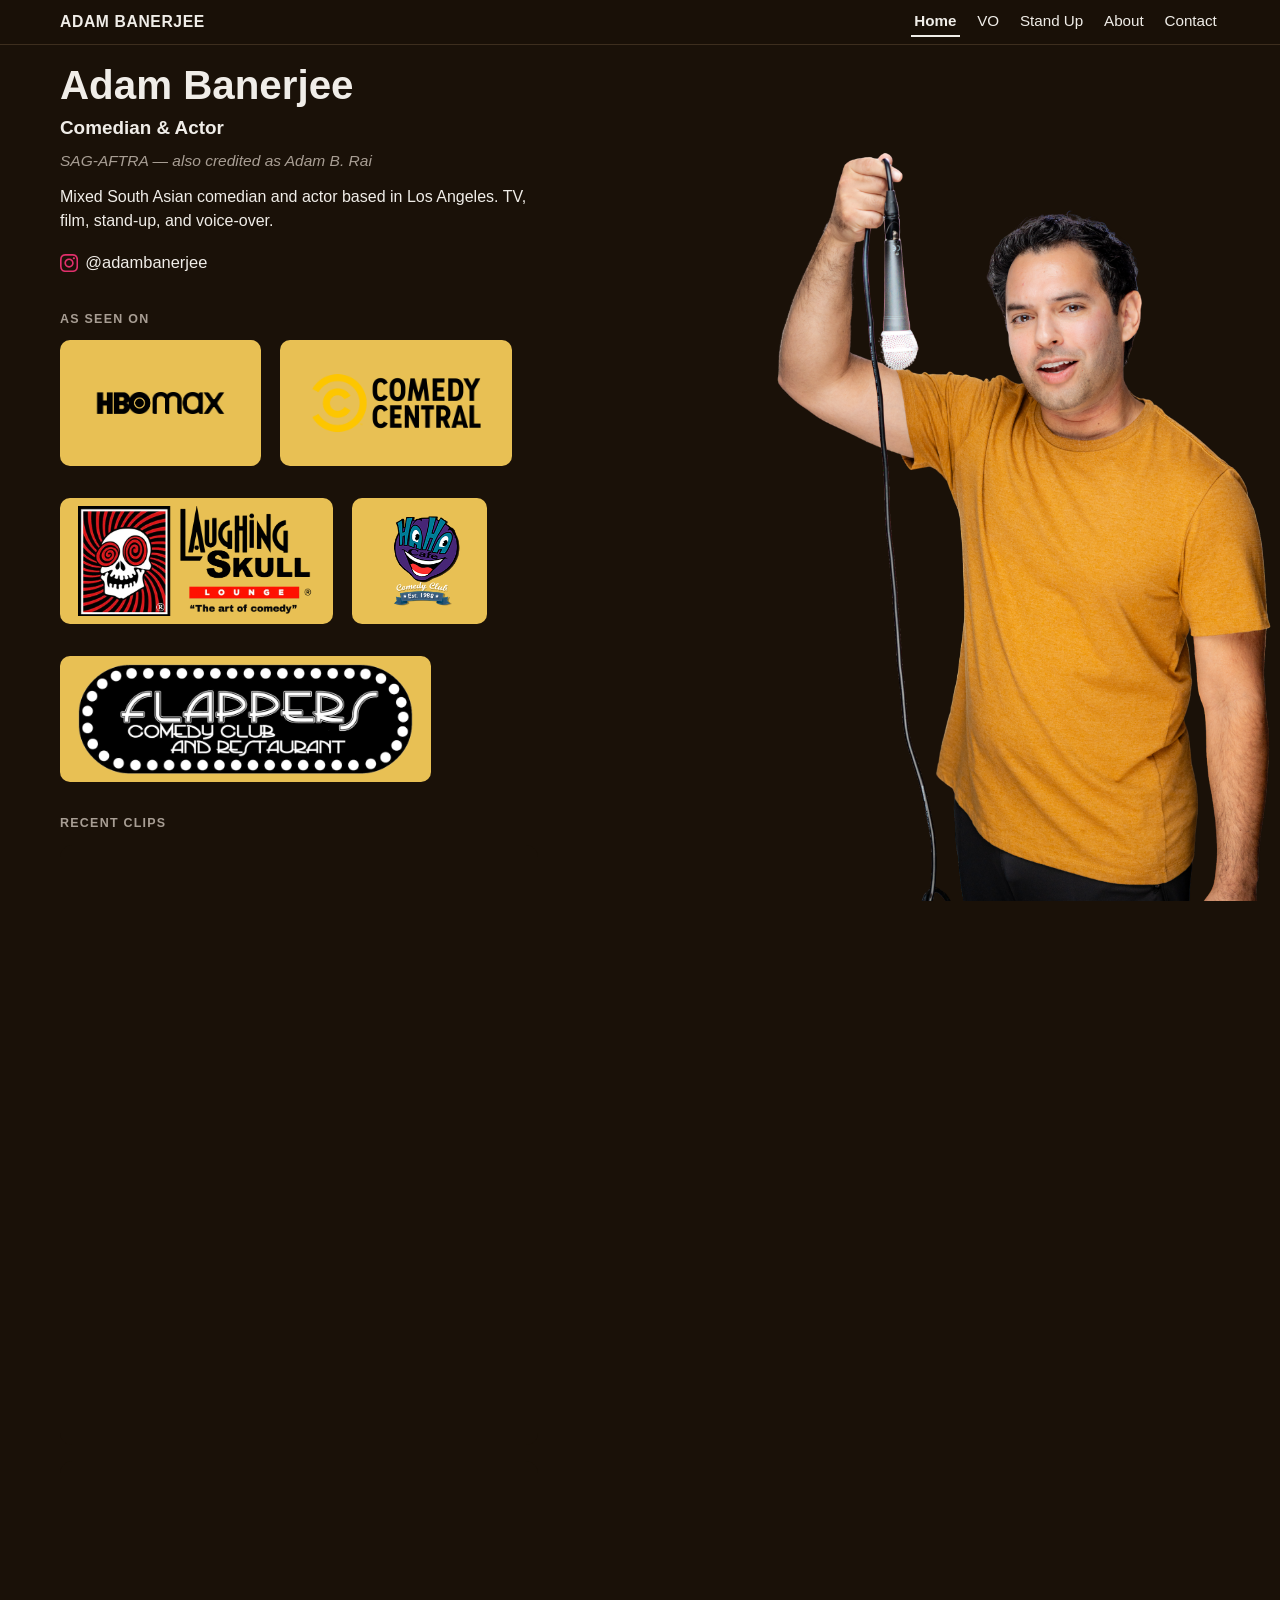
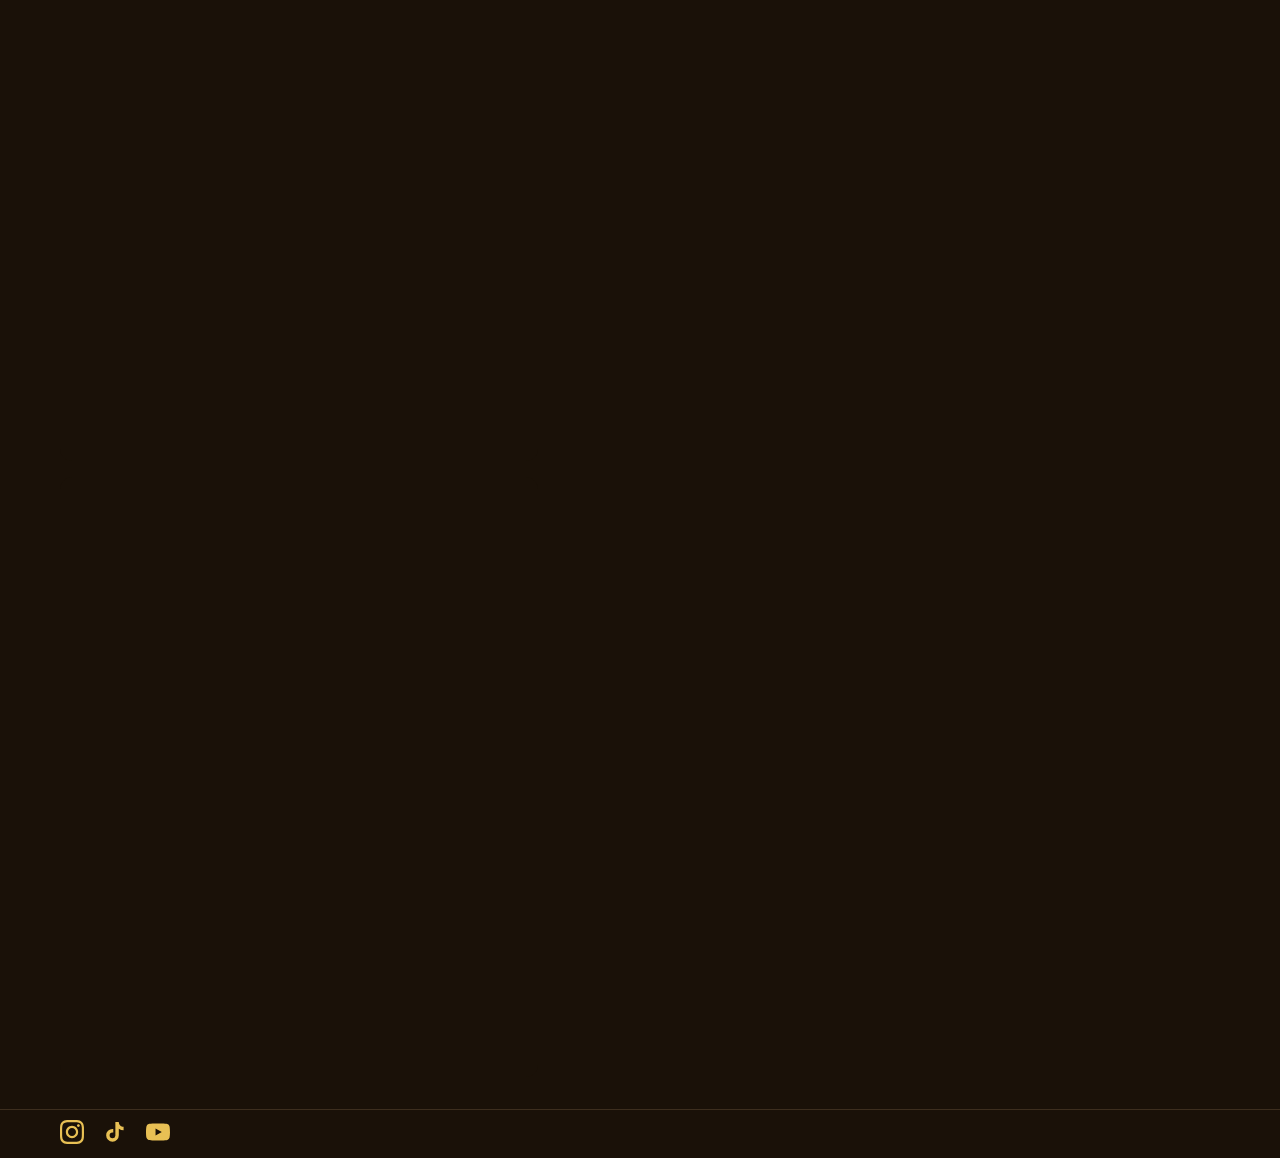
==== commit af2ba737: "Restore index.html, styles.css, script.js to pre-push state" ====
--- a/index.html
+++ b/index.html
@@ -4,7 +4,7 @@
   <meta charset="UTF-8" />
   <meta name="viewport" content="width=device-width, initial-scale=1.0" />
   <title>Adam Banerjee | Comedian</title>
-  <meta name="description" content="Adam Banerjee is a stand-up comedian and SAG-AFTRA actor based in Los Angeles. Credits include HBO and Amazon. Performs across LA and Atlanta." />
+  <meta name="description" content="Adam Banerjee is a stand-up comedian and SAG-AFTRA actor based in Los Angeles. Credits include HBO and Amazon. Performs across LA and Atlanta. Founder of the Rogue Lantern Comedy Club in Las Vegas." />
   <link rel="canonical" href="https://www.adambanerjee.com/" />
   <link rel="icon" type="image/png" href="/Favicon.png" />
   <link rel="stylesheet" href="/styles.css" />
@@ -25,66 +25,70 @@
 </header>
 
 <main>
+  <div class="inner">
+    <div class="home-main">
 
-  <!-- Hero -->
-  <div class="inner home-main">
-    <div class="home-copy">
-      <h1>Adam Banerjee</h1>
-      <p class="subhead">Comedian &amp; Actor</p>
-      <p class="sag-credit">SAG-AFTRA &mdash; also credited as <em>Adam B. Rai</em></p>
-      <p class="intro">Mixed South Asian comedian and actor based in Los Angeles. TV, film, stand-up, and voice-over.</p>
-      <div class="social-row">
-        <svg viewBox="0 0 24 24" aria-hidden="true" style="width:1.1em;height:1.1em;fill:#e1306c;flex-shrink:0;display:inline-block;vertical-align:middle;"><path d="M12 2.163c3.204 0 3.584.012 4.85.07 3.252.148 4.771 1.691 4.919 4.919.058 1.265.069 1.645.069 4.849 0 3.205-.012 3.584-.069 4.849-.149 3.225-1.664 4.771-4.919 4.919-1.266.058-1.644.07-4.85.07-3.204 0-3.584-.012-4.849-.07-3.26-.149-4.771-1.699-4.919-4.92-.058-1.265-.07-1.644-.07-4.849 0-3.204.013-3.583.07-4.849.149-3.227 1.664-4.771 4.919-4.919 1.266-.057 1.645-.069 4.849-.069zm0-2.163c-3.259 0-3.667.014-4.947.072-4.358.2-6.78 2.618-6.98 6.98-.059 1.281-.073 1.689-.073 4.948 0 3.259.014 3.668.072 4.948.2 4.358 2.618 6.78 6.98 6.98 1.281.058 1.689.072 4.948.072 3.259 0 3.668-.014 4.948-.072 4.354-.2 6.782-2.618 6.979-6.98.059-1.28.073-1.689.073-4.948 0-3.259-.014-3.667-.072-4.947-.196-4.354-2.617-6.78-6.979-6.98-1.281-.059-1.69-.073-4.949-.073zm0 5.838c-3.403 0-6.162 2.759-6.162 6.162s2.759 6.163 6.162 6.163 6.162-2.759 6.162-6.163c0-3.403-2.759-6.162-6.162-6.162zm0 10.162c-2.209 0-4-1.79-4-4 0-2.209 1.791-4 4-4s4 1.791 4 4c0 2.21-1.791 4-4 4zm6.406-11.845c-.796 0-1.441.645-1.441 1.44s.645 1.44 1.441 1.44c.795 0 1.439-.645 1.439-1.44s-.644-1.44-1.439-1.44z"/></svg>
-        <a href="https://instagram.com/adambanerjee" target="_blank" rel="noopener noreferrer">@adambanerjee</a>
+      <!-- LEFT: text → logos → clips, all stacked -->
+      <div class="home-left">
+
+        <div class="home-copy">
+          <h1>Adam Banerjee</h1>
+          <p class="subhead">Comedian &amp; Actor</p>
+          <p class="sag-credit">SAG-AFTRA &mdash; also credited as <em>Adam B. Rai</em></p>
+          <p class="intro">Mixed South Asian comedian and actor based in Los Angeles. TV, film, stand-up, and voice-over.</p>
+          <div class="social-row">
+            <svg class="ig-logo" viewBox="0 0 24 24" aria-hidden="true" style="width:1.1em;height:1.1em;fill:#e1306c;flex-shrink:0;display:inline-block;vertical-align:middle;"><path d="M12 2.163c3.204 0 3.584.012 4.85.07 3.252.148 4.771 1.691 4.919 4.919.058 1.265.069 1.645.069 4.849 0 3.205-.012 3.584-.069 4.849-.149 3.225-1.664 4.771-4.919 4.919-1.266.058-1.644.07-4.85.07-3.204 0-3.584-.012-4.849-.07-3.26-.149-4.771-1.699-4.919-4.92-.058-1.265-.07-1.644-.07-4.849 0-3.204.013-3.583.07-4.849.149-3.227 1.664-4.771 4.919-4.919 1.266-.057 1.645-.069 4.849-.069zm0-2.163c-3.259 0-3.667.014-4.947.072-4.358.2-6.78 2.618-6.98 6.98-.059 1.281-.073 1.689-.073 4.948 0 3.259.014 3.668.072 4.948.2 4.358 2.618 6.78 6.98 6.98 1.281.058 1.689.072 4.948.072 3.259 0 3.668-.014 4.948-.072 4.354-.2 6.782-2.618 6.979-6.98.059-1.28.073-1.689.073-4.948 0-3.259-.014-3.667-.072-4.947-.196-4.354-2.617-6.78-6.979-6.98-1.281-.059-1.69-.073-4.949-.073zm0 5.838c-3.403 0-6.162 2.759-6.162 6.162s2.759 6.163 6.162 6.163 6.162-2.759 6.162-6.163c0-3.403-2.759-6.162-6.162-6.162zm0 10.162c-2.209 0-4-1.79-4-4 0-2.209 1.791-4 4-4s4 1.791 4 4c0 2.21-1.791 4-4 4zm6.406-11.845c-.796 0-1.441.645-1.441 1.44s.645 1.44 1.441 1.44c.795 0 1.439-.645 1.439-1.44s-.644-1.44-1.439-1.44z"/></svg>
+            <a href="https://instagram.com/adambanerjee" target="_blank" rel="noopener noreferrer">@adambanerjee</a>
+          </div>
+        </div>
+
+        <div class="logo-strip">
+          <p class="section-label">As Seen On</p>
+          <div class="logos-row">
+            <img class="logo-img logo-img--hbo" src="/HBO Max Logo Transparent.png" alt="HBO" />
+            <img class="logo-img" src="/Comedy Central Logo Transparent.png" alt="Comedy Central" />
+            <div class="logo-row-break"></div>
+            <img class="logo-img" src="/Laughing Skull Logo Transparent.webp" alt="Laughing Skull" />
+            <img class="logo-img logo-img--haha" src="/Haha Logo Transparent.png" alt="Haha Comedy Club" />
+            <div class="logo-row-break"></div>
+            <img class="logo-img" src="/Flappers Logo Transparent.png" alt="Flappers Comedy Club" />
+          </div>
+        </div>
+
+        <div class="clips-section">
+          <p class="section-label">Recent Clips</p>
+          <div class="clips-col">
+            <div class="ig-clip" data-src="https://www.instagram.com/reel/CvXwuYNpjAo/embed/"></div>
+            <div class="ig-clip" data-src="https://www.instagram.com/reel/DRIfIYckgPz/embed/"></div>
+            <div class="ig-clip" data-src="https://www.instagram.com/reel/C3Y_JnTr_NY/embed/"></div>
+          </div>
+        </div>
+
+      </div><!-- /home-left -->
+
+      <!-- RIGHT: hero photo, sticky so it stays in view while left column scrolls -->
+      <div class="home-photo">
+        <img src="/Copy of HS Transparent.svg" alt="Adam Banerjee" />
       </div>
-    </div>
-    <div class="home-photo">
-      <img src="/Copy of HS Transparent.svg" alt="Adam Banerjee" />
+
     </div>
   </div>
-
-  <!-- Recent Clips -->
-  <section class="clips-section inner" aria-label="Video clips">
-    <p class="section-label">Recent Clips</p>
-    <div class="clips-col">
-      <div class="ig-clip" data-src="https://www.instagram.com/reel/CvXwuYNpjAo/embed/?cr=1&v=14&wp=540&rd=https%3A%2F%2Fwww.adambanerjee.com"></div>
-      <div class="ig-clip" data-src="https://www.instagram.com/reel/DRIfIYckgPz/embed/?cr=1&v=14&wp=540&rd=https%3A%2F%2Fwww.adambanerjee.com"></div>
-      <div class="ig-clip" data-src="https://www.instagram.com/reel/C3Y_JnTr_NY/embed/?cr=1&v=14&wp=540&rd=https%3A%2F%2Fwww.adambanerjee.com"></div>
-    </div>
-  </section>
-
-  <!-- As Seen On -->
-  <section class="logo-strip-section inner" aria-label="Notable credits and venues">
-    <p class="section-label">As Seen On</p>
-    <div class="logo-row">
-      <img class="logo-img" src="/HBO Max Logo Transparent.png" alt="HBO" />
-      <img class="logo-img" src="/Comedy Central Logo Transparent.png" alt="Comedy Central" />
-      <img class="logo-img" src="/Laughing Skull Logo Transparent.webp" alt="Laughing Skull" />
-      <img class="logo-img" src="/Haha Logo Transparent.png" alt="Haha Comedy Club" />
-      <img class="logo-img" src="/Flappers Logo Transparent.png" alt="Flappers Comedy Club" />
-    </div>
-  </section>
-
 </main>
 
 <footer class="site-footer">
   <div class="inner">
-    <div class="inner footer-inner">
-      <nav class="footer-social" aria-label="Social media">
+    <div class="footer-inner">
+      <div class="footer-social">
         <a href="https://instagram.com/adambanerjee" target="_blank" rel="noopener noreferrer" aria-label="Instagram">
           <svg viewBox="0 0 24 24" aria-hidden="true"><path d="M12 2.163c3.204 0 3.584.012 4.85.07 3.252.148 4.771 1.691 4.919 4.919.058 1.265.069 1.645.069 4.849 0 3.205-.012 3.584-.069 4.849-.149 3.225-1.664 4.771-4.919 4.919-1.266.058-1.644.07-4.85.07-3.204 0-3.584-.012-4.849-.07-3.26-.149-4.771-1.699-4.919-4.92-.058-1.265-.07-1.644-.07-4.849 0-3.204.013-3.583.07-4.849.149-3.227 1.664-4.771 4.919-4.919 1.266-.057 1.645-.069 4.849-.069zm0-2.163c-3.259 0-3.667.014-4.947.072-4.358.2-6.78 2.618-6.98 6.98-.059 1.281-.073 1.689-.073 4.948 0 3.259.014 3.668.072 4.948.2 4.358 2.618 6.78 6.98 6.98 1.281.058 1.689.072 4.948.072 3.259 0 3.668-.014 4.948-.072 4.354-.2 6.782-2.618 6.979-6.98.059-1.28.073-1.689.073-4.948 0-3.259-.014-3.667-.072-4.947-.196-4.354-2.617-6.78-6.979-6.98-1.281-.059-1.69-.073-4.949-.073zm0 5.838c-3.403 0-6.162 2.759-6.162 6.162s2.759 6.163 6.162 6.163 6.162-2.759 6.162-6.163c0-3.403-2.759-6.162-6.162-6.162zm0 10.162c-2.209 0-4-1.79-4-4 0-2.209 1.791-4 4-4s4 1.791 4 4c0 2.21-1.791 4-4 4zm6.406-11.845c-.796 0-1.441.645-1.441 1.44s.645 1.44 1.441 1.44c.795 0 1.439-.645 1.439-1.44s-.644-1.44-1.439-1.44z"/></svg>
-          @adambanerjee
         </a>
         <a href="https://www.tiktok.com/@adambanerjee" target="_blank" rel="noopener noreferrer" aria-label="TikTok">
           <svg viewBox="0 0 24 24" aria-hidden="true"><path d="M19.59 6.69a4.83 4.83 0 0 1-3.77-4.25V2h-3.45v13.67a2.89 2.89 0 0 1-2.88 2.5 2.89 2.89 0 0 1-2.89-2.89 2.89 2.89 0 0 1 2.89-2.89c.28 0 .54.04.79.1V9.01a6.32 6.32 0 0 0-.79-.05 6.34 6.34 0 0 0-6.34 6.34 6.34 6.34 0 0 0 6.34 6.34 6.34 6.34 0 0 0 6.33-6.34V8.69a8.19 8.19 0 0 0 4.78 1.52V6.76a4.85 4.85 0 0 1-1-.07z"/></svg>
-          @adambanerjee
         </a>
         <a href="https://www.youtube.com/@adambanerjee" target="_blank" rel="noopener noreferrer" aria-label="YouTube">
           <svg viewBox="0 0 24 24" aria-hidden="true"><path d="M23.498 6.186a3.016 3.016 0 0 0-2.122-2.136C19.505 3.545 12 3.545 12 3.545s-7.505 0-9.377.505A3.017 3.017 0 0 0 .502 6.186C0 8.07 0 12 0 12s0 3.93.502 5.814a3.016 3.016 0 0 0 2.122 2.136c1.871.505 9.376.505 9.376.505s7.505 0 9.377-.505a3.015 3.015 0 0 0 2.122-2.136C24 15.93 24 12 24 12s0-3.93-.502-5.814zM9.545 15.568V8.432L15.818 12l-6.273 3.568z"/></svg>
-          @adambanerjee
         </a>
-      </nav>
-      <p class="footer-copy">&copy; 2025 Adam Banerjee</p>
+      </div>
     </div>
   </div>
 </footer>
--- a/styles.css
+++ b/styles.css
@@ -1,549 +1,1009 @@
-:root {
-  --bg: #1a1108;
-  --text: #f0ede8;
-  --muted: #9a9088;
-  --line: #3a3020;
-  --accent: #f0ede8;
-  --maxw: 1160px;
-}
-
-*, *::before, *::after { box-sizing: border-box; }
-
-html, body { margin: 0; padding: 0; }
-
-body {
+:root{
+  --bg:#1a1108;
+  --text:#f0ede8;
+  --muted:#a89e94;
+  --line:#3d2e1e;
+  --accent:#f0ede8;
+  --maxw:1160px;
+}
+
+*,
+*::before,
+*::after{ box-sizing:border-box; }
+
+html,body{
+  margin:0;
+  padding:0;
+}
+
+body{
   font-family: Arial, Helvetica, sans-serif;
-  background: var(--bg);
-  color: var(--text);
-  line-height: 1.5;
-}
-
-a { color: var(--text); text-decoration: none; }
-a:hover, a:focus-visible { text-decoration: underline; }
-
-.inner {
-  width: min(100% - 2rem, var(--maxw));
-  margin-inline: auto;
-}
-
-/* ── Header ── */
-.site-header {
-  position: sticky;
-  top: 0;
-  z-index: 20;
-  border-bottom: 1px solid var(--line);
-  background: rgba(26, 17, 8, .95);
+  background:var(--bg);
+  color:var(--text);
+  line-height:1.5;
+  overflow-x:hidden;
+}
+
+a{ color:var(--text); text-decoration:none; }
+a:hover,
+a:focus-visible{ text-decoration:underline; }
+
+.inner{
+  width:min(100% - 2rem, var(--maxw));
+  margin-inline:auto;
+}
+
+/* Header */
+.site-header{
+  position:sticky;
+  top:0;
+  z-index:20;
+  border-bottom:1px solid var(--line);
+  background:rgba(26,17,8,.95);
   backdrop-filter: blur(4px);
 }
 
-.site-header .inner {
-  display: flex;
-  align-items: center;
-  justify-content: space-between;
-  gap: 1rem;
-  padding: .44rem 0;
-}
-
-.brand {
-  font-weight: 700;
-  letter-spacing: .04em;
-  font-size: .98rem;
-  white-space: nowrap;
-}
-
-nav { display: flex; gap: .9rem; flex-wrap: wrap; align-items: center; }
-
-nav a {
-  font-size: .95rem;
-  padding: .16rem .2rem;
-  border-bottom: 2px solid transparent;
-}
-
-nav a.active { border-bottom-color: var(--accent); font-weight: 700; }
-
-/* ── Page shell ── */
-.page { padding: 1.35rem 0 1.8rem; }
-
-.page h1 {
-  margin: .05rem 0 .5rem;
-  font-size: clamp(1.8rem, 3.4vw, 2.5rem);
-  line-height: 1.08;
-}
-
-.lead { margin: 0 0 .85rem; color: var(--text); max-width: 72ch; }
-
-/* ── Typography ── */
-.subhead { margin: 0 0 .45rem; font-size: clamp(1rem, 2vw, 1.18rem); font-weight: 600; }
-
-.muted { color: var(--muted); font-weight: 500; }
-
-.tagline { margin: 0 0 .82rem; color: var(--muted); }
-
-.intro { margin: 0 0 .92rem; max-width: 68ch; }
-
-.sag-credit {
-  font-size: .84rem;
-  color: var(--muted);
-  font-style: italic;
-  margin: 0 0 .7rem;
-  font-weight: 400;
-}
-
-.section-label {
-  font-size: .78rem;
-  text-transform: uppercase;
-  letter-spacing: .13em;
-  margin: 0 0 .9rem;
-  color: var(--muted);
-  font-weight: 700;
-}
-
-.social-row {
-  margin: .28rem 0 0;
-  display: inline-flex;
-  align-items: center;
-  gap: .45rem;
-  font-size: 1.03rem;
-  line-height: 1.1;
-}
-
-.ig-logo {
-  width: 1em;
-  height: 1em;
-  object-fit: contain;
-  display: inline-block;
-  transform: translateY(1px);
-}
-
-/* ── Home page ── */
-.home-page { min-height: 100vh; }
-
-.home-page .home-main {
-  display: flex;
-  flex-direction: row;
-  align-items: flex-end;
-  gap: 1rem;
-  min-height: calc(100vh - 56px);
-  padding-top: calc(.58rem + 5px);
-  padding-bottom: 0;
-  margin-bottom: 0;
-}
-
-.home-page .home-copy {
-  flex: 0 0 50%;
-  max-width: 50%;
+.site-header .inner{
+  display:flex;
+  align-items:center;
+  justify-content:space-between;
+  gap:1rem;
+  padding:.44rem 0;
+}
+
+.brand{
+  font-weight:700;
+  letter-spacing:.04em;
+  font-size:.98rem;
+  white-space:nowrap;
+}
+
+nav{
+  display:flex;
+  gap:.9rem;
+  flex-wrap:wrap;
+  align-items:center;
+}
+
+nav a{
+  font-size:.95rem;
+  padding:.16rem .2rem;
+  border-bottom:2px solid transparent;
+}
+
+nav a.active{
+  border-bottom-color:var(--accent);
+  font-weight:700;
+}
+
+/* Shared page shells */
+.page{
+  padding:1.35rem 0 1.8rem;
+}
+
+.page h1{
+  margin:.05rem 0 .5rem;
+  font-size:clamp(1.8rem,3.4vw,2.5rem);
+  line-height:1.08;
+}
+
+.lead{
+  margin:0 0 .85rem;
+  color:var(--text);
+  max-width:72ch;
+}
+
+/* Home */
+.home-main{
+  display:flex;
+  align-items:flex-end;
+  gap:1.15rem;
+  padding:1.05rem 0 .25rem;
+}
+
+.home-copy{
+  flex:0 0 52%;
+  max-width:52%;
+  min-width:0;
+}
+
+.home-photo{
+  flex:0 0 48%;
+  max-width:48%;
+  min-width:0;
+  display:flex;
+  justify-content:flex-end;
+  align-items:flex-end;
+}
+
+.home-photo img{
+  width:min(112%, 980px);
+  max-width:980px;
+  height:auto;
+  display:block;
+}
+
+.home-copy h1{
+  margin:0 0 .42rem;
+  font-size:clamp(1.95rem,3.15vw,2.88rem);
+  line-height:1.06;
+}
+
+.subhead{
+  margin:0 0 .45rem;
+  font-size:clamp(1rem,2vw,1.18rem);
+  font-weight:600;
+}
+
+.muted{
+  color:var(--muted);
+  font-weight:500;
+}
+
+.sag-credit{
+  margin:0 0 .82rem;
+  font-size:.97rem;
+  color:var(--muted);
+  font-style:italic;
+}
+
+.tagline{
+  margin:0 0 .82rem;
+  color:var(--muted);
+}
+
+.intro{
+  margin:0 0 .92rem;
+  max-width:68ch;
+}
+
+.social-row{
+  margin:.28rem 0 0;
+  display:inline-flex;
+  align-items:center;
+  gap:.45rem;
+  font-size:1.03rem;
+  line-height:1.1;
+}
+
+.ig-logo{
+  width:1em;
+  height:1em;
+  object-fit:contain;
+  display:inline-block;
+  transform:translateY(1px);
+}
+
+/* Clips section (inside home-left, single column) */
+.clips-section{
+  padding:0;
+}
+
+.section-label{
+  margin:0 0 .75rem;
+  font-size:.78rem;
+  font-weight:700;
+  letter-spacing:.1em;
+  text-transform:uppercase;
+  color:var(--muted);
+}
+
+.clips-col{
+  display:flex;
+  flex-direction:column;
+  gap:1rem;
+}
+
+/* Instagram /embed/ — absolute pos clips top/bottom chrome with no overlay bars */
+.ig-clip{
+  position:relative;
+  overflow:hidden;
+  border-radius:12px;
+  background:var(--bg);
+  height:600px;
+}
+
+.ig-clip iframe{
+  position:absolute;
+  top:-66px;
+  left:0;
+  width:100%;
+  height:796px;
+  border:0;
+}
+
+.clip-card{
+  display:flex;
+  flex-direction:column;
+  align-items:center;
+  justify-content:center;
+  gap:.75rem;
+  border:1px solid var(--line);
+  border-radius:12px;
+  padding:2.4rem 1.2rem;
+  background:#221509;
+  color:var(--text);
+  text-align:center;
+  min-height:200px;
+  transition:border-color .18s, background .18s;
+}
+
+.clip-card:hover{
+  border-color:var(--text);
+  background:#2a1a09;
+  text-decoration:none;
+}
+
+.clip-card svg{
+  width:40px;
+  height:40px;
+}
+
+.clip-card-label{
+  font-size:.95rem;
+  font-weight:600;
+}
+
+.clip-card-sub{
+  font-size:.82rem;
+  color:var(--muted);
+  margin-top:-.3rem;
+}
+
+/* As Seen On logo strip — inside home-left, no border separator */
+.logo-strip{
+  padding:0;
+}
+
+.logos-row{
+  display:flex;
+  align-items:center;
+  justify-content:flex-start;
+  flex-wrap:wrap;
+  gap:1rem 1.2rem;
+}
+
+/* Logos with amber pill background — uniform size, no individual overrides */
+.logo-img{
+  height:110px;
+  width:auto;
+  display:block;
+  background:#e8c054;
+  border-radius:10px;
+  padding:8px 18px;
+  box-sizing:content-box;
+  transition:opacity .18s;
+}
+
+.logo-img:hover{
+  opacity:.85;
+}
+
+/* Force flex-wrap line breaks between logo groups */
+.logo-row-break{
+  flex-basis:100%;
+  height:0;
+}
+
+/* VO page */
+.vo-layout{
+  display:grid;
+  grid-template-columns:minmax(0,1fr) 340px;
+  gap:1.6rem;
+  align-items:start;
+}
+
+.vo-photo-wrap{
+  display:flex;
+  justify-content:flex-end;
+}
+
+.vo-photo{
+  width:100%;
+  max-width:340px;
+  height:auto;
+  display:block;
+  border:1px solid var(--line);
+  border-radius:12px;
+}
+
+.vo-bio{
+  margin:0 0 1.1rem;
+  line-height:1.65;
+  max-width:70ch;
+}
+
+.studio-link-row{
+  margin-top:.85rem;
+}
+
+.studio-btn{
+  display:inline-block;
+  padding:.44rem .88rem;
+  border:1px solid var(--line);
+  border-radius:9px;
+  background:#221509;
+  font-size:.95rem;
+}
+
+.studio-btn:hover{
+  text-decoration:none;
+  border-color:var(--text);
+}
+
+/* Reel list */
+.reel-list{
+  display:grid;
+  gap:.85rem;
+  margin-top:.85rem;
+}
+
+.reel-card{
+  border:1px solid var(--line);
+  border-radius:12px;
+  padding:.92rem;
+  background:#221509;
+}
+
+.reel-card h2{
+  margin:0 0 .45rem;
+  font-size:1.04rem;
+}
+
+audio{
+  width:100%;
+}
+
+/* Plyr dark theme overrides */
+.plyr--audio .plyr__controls{
+  background:#221509;
+  border:1px solid var(--line);
+  border-radius:8px;
+}
+
+.plyr--audio .plyr__control{
+  color:var(--text);
+}
+
+.plyr--audio .plyr__control:hover,
+.plyr--audio .plyr__control:focus{
+  background:var(--line);
+  color:var(--text);
+}
+
+.plyr__progress__buffer,
+.plyr__volume__track{
+  background:var(--line);
+}
+
+.plyr__progress input[type=range]::-webkit-slider-runnable-track,
+.plyr__volume input[type=range]::-webkit-slider-runnable-track{
+  background:var(--line);
+}
+
+/* Stand Up */
+.upcoming-shows{
+  border:1px solid var(--line);
+  border-radius:12px;
+  padding:.92rem 1rem;
+  background:#221509;
+  margin-bottom:1.25rem;
+  max-width:56ch;
+}
+
+.upcoming-shows h2{
+  margin:0 0 .4rem;
+  font-size:1.04rem;
+}
+
+.set-section{
+  margin-top:.95rem;
+}
+
+.standup-videos{
+  display:grid;
+  grid-template-columns:repeat(auto-fit, minmax(300px,1fr));
+  gap:1rem;
+  margin-top:.82rem;
+}
+
+.yt-embed-wrap{
+  position:relative;
+  width:100%;
+  aspect-ratio:16/9;
+  border-radius:10px;
+  overflow:hidden;
+  background:#000;
+}
+
+.yt-embed-wrap iframe{
+  position:absolute;
+  inset:0;
+  width:100%;
+  height:100%;
+  border:0;
+}
+
+.video-context{
+  margin:.45rem 0 0;
+  font-size:.9rem;
+  color:var(--muted);
+}
+
+.yt-grid{
+  display:grid;
+  grid-template-columns:repeat(auto-fit, minmax(270px, 1fr));
+  gap:.9rem;
+  margin-top:.82rem;
+}
+
+.yt-card{
+  border:1px solid var(--line);
+  border-radius:12px;
+  padding:.84rem;
+  background:#221509;
+}
+
+.video-title{
+  margin:0 0 .52rem;
+  font-size:1.03rem;
+  line-height:1.25;
+  font-weight:700;
+}
+
+.yt-thumb{
+  position:relative;
+  display:block;
+  border-radius:10px;
+  overflow:hidden;
+  line-height:0;
+}
+
+.yt-thumb img{
+  width:100%;
+  height:auto;
+  display:block;
+}
+
+.yt-play{
+  position:absolute;
+  inset:50% auto auto 50%;
+  transform:translate(-50%, -50%);
+  width:54px;
+  height:54px;
+  border-radius:999px;
+  background:rgba(0,0,0,.66);
+  color:#fff;
+  display:grid;
+  place-items:center;
+  font-size:22px;
+}
+
+.btn-link{
+  display:inline-block;
+  margin-top:.56rem;
+  padding:.42rem .68rem;
+  border:1px solid var(--line);
+  border-radius:9px;
+  background:#221509;
+}
+
+.btn-link:hover{
+  text-decoration:none;
+}
+
+/* About */
+.credit-highlights{
+  display:flex;
+  flex-wrap:wrap;
+  gap:.6rem .9rem;
+  margin:0 0 1.1rem;
+}
+
+.credit-item{
+  padding:.32rem .72rem;
+  border:1px solid var(--line);
+  border-radius:999px;
+  font-size:.88rem;
+  background:#221509;
+  color:var(--text);
+  white-space:nowrap;
+}
+
+.about-layout{
+  display:grid;
+  grid-template-columns:minmax(0,1fr) 420px;
+  gap:1.28rem;
+  align-items:start;
+}
+
+.about-copy{ min-width:0; }
+
+.about-side{
+  display:flex;
+  justify-content:flex-end;
+}
+
+.about-photo-wrap{
+  width:100%;
+  margin:0;
+}
+
+.about-figure{
+  margin:0;
+  width:100%;
+  display:grid;
+  justify-items:end;
+}
+
+.about-photo{
+  width:100%;
+  max-width:420px;
+  height:auto;
+  display:block;
+  border:1px solid var(--line);
+  border-radius:12px;
+}
+
+/* About credits — clean inline list replacing button pills */
+.credit-line{
+  margin:0 0 1.1rem;
+  font-size:.9rem;
+  color:var(--muted);
+  letter-spacing:.01em;
+}
+
+.credit-line em{
+  color:var(--text);
+  font-style:italic;
+}
+
+/* Contact */
+.contact-note{
+  margin:0 0 1rem;
+  padding:.76rem 1rem;
+  border:1px solid var(--line);
+  border-radius:10px;
+  background:#221509;
+  font-size:.95rem;
+  max-width:54ch;
+}
+
+.contact-grid{
+  display:grid;
+  grid-template-columns:repeat(2, 1fr);
+  gap:.85rem;
+  margin-top:.82rem;
+}
+
+.contact-card{
+  border:1px solid var(--line);
+  border-radius:12px;
+  padding:.92rem;
+  background:#221509;
+}
+
+.contact-card h2{
+  margin:0 0 .38rem;
+  font-size:1.02rem;
+  color:#e8c054;
+}
+
+.contact-card p { margin: 0 0 .18rem; }
+.contact-card p:first-of-type { font-weight: 700; color: var(--text); }
+.contact-card a { color: var(--muted); font-size: .9rem; }
+
+/* Studio page */
+.studio-intro{
+  max-width:68ch;
+  margin:0 0 1.4rem;
+  line-height:1.65;
+}
+
+.gear-table{
+  width:100%;
+  border-collapse:collapse;
+  margin-bottom:1.4rem;
+  font-size:.97rem;
+}
+
+.gear-table th,
+.gear-table td{
+  text-align:left;
+  padding:.6rem .8rem;
+  border-bottom:1px solid var(--line);
+}
+
+.gear-table th{
+  font-size:.8rem;
+  letter-spacing:.07em;
+  text-transform:uppercase;
+  color:var(--muted);
+  font-weight:700;
+}
+
+.gear-table tr:last-child td{
+  border-bottom:none;
+}
+
+.studio-links{
+  display:flex;
+  flex-wrap:wrap;
+  gap:.65rem;
+  margin-top:1rem;
+}
+
+.studio-link-btn{
+  display:inline-block;
+  padding:.48rem 1rem;
+  border:1px solid var(--line);
+  border-radius:9px;
+  background:#221509;
+  font-size:.97rem;
+}
+
+.studio-link-btn:hover{
+  text-decoration:none;
+  border-color:var(--text);
+}
+
+/* Footer */
+.site-footer{
+  border-top:1px solid var(--line);
+  margin-top:auto;
+}
+
+.site-footer .inner{
+  padding:.6rem 0 .9rem;
+}
+
+.footer-inner{
+  display:flex;
+  align-items:center;
+  justify-content:space-between;
+  flex-wrap:wrap;
+  gap:.5rem;
+}
+
+.footer-social{
+  display:flex;
+  align-items:center;
+  gap:1.2rem;
+}
+
+.footer-social a{
+  display:flex;
+  align-items:center;
+  color:#e8c054;
+  transition:color .15s;
+  line-height:0;
+}
+
+.footer-social a:hover{
+  color:var(--text);
+  text-decoration:none;
+}
+
+.footer-social svg{
+  width:24px;
+  height:24px;
+  fill:currentColor;
+  flex-shrink:0;
+}
+
+/* Responsive */
+@media (max-width: 1080px){
+  .home-photo img{
+    width:min(100%, 820px);
+    max-width:820px;
+  }
+}
+
+@media (max-width: 980px){
+  .about-layout{
+    grid-template-columns:1fr;
+    gap:.9rem;
+  }
+  .about-side{
+    justify-content:center;
+  }
+  .about-figure{
+    justify-items:center;
+  }
+
+  .vo-layout{
+    grid-template-columns:1fr;
+    gap:.9rem;
+  }
+  .vo-photo-wrap{
+    justify-content:center;
+    order:-1;
+  }
+  .vo-photo{
+    max-width:380px;
+  }
+}
+
+@media (max-width: 860px){
+  .site-header .inner{
+    align-items:flex-start;
+    flex-wrap:wrap;
+    row-gap:.28rem;
+  }
+
+  nav{
+    width:100%;    gap:.62rem .9rem;
+  }
+
+  .home-main{
+    flex-direction:column;
+    align-items:stretch;
+    gap:.62rem;
+    padding-top:.82rem;
+    padding-bottom:.3rem;
+  }
+
+  .home-copy,
+  .home-photo{
+    max-width:100%;
+    flex-basis:auto;
+  }
+
+  .home-photo{
+    justify-content:center;
+    align-items:center;
+  }
+
+  .home-photo img{
+    width:min(100%, 760px);
+    max-width:760px;
+    margin-inline:auto;
+  }
+
+  .clips-row{
+    grid-template-columns:1fr;
+  }
+}
+
+@media (max-width: 600px){
+  .inner{
+    width:min(100% - 1.25rem, var(--maxw));
+  }
+
+  nav a{
+    font-size:.9rem;
+  }
+
+  .home-copy h1{
+    font-size:clamp(1.7rem,8vw,2.2rem);
+  }
+
+  .page{
+    padding:1.1rem 0 1.35rem;
+  }
+
+  .standup-videos{
+    grid-template-columns:1fr;
+  }
+
+  .logos-row{
+    gap:.7rem 1rem;
+  }
+
+  .footer-inner{
+    flex-direction:column;
+    align-items:flex-start;
+    gap:.4rem;
+  }
+}
+
+
+/* --- Home layout: left column (text+logos+clips) + sticky photo --- */
+
+.home-page .home-main{
+  display: flex !important;
+  flex-direction: row !important;
+  align-items: flex-start !important;
+  gap: 0 !important;
+  height: auto !important;
+  min-height: 0 !important;
+  padding: 1.2rem 0 0 !important;
+}
+
+.home-left{
+  flex: 0 0 44%;
+  max-width: 44%;
   min-width: 0;
-  align-self: flex-start;
-  padding-top: .16rem;
-}
-
-.home-page .home-copy h1 {
-  margin: 0 0 .42rem;
-  font-size: clamp(1.95rem, 3.15vw, 2.88rem);
-  line-height: 1.06;
-}
-
-.home-page .home-photo {
-  flex: 0 0 50%;
-  max-width: 50%;
-  min-width: 0;
-  height: 100%;
-  display: flex;
-  justify-content: flex-end;
-  align-items: flex-end;
-  overflow: hidden;
-  margin: 0;
-  padding: 0;
-}
-
-.home-page .home-photo img {
-  width: 150%;
-  max-width: none;
-  height: auto;
-  display: block;
-  margin-right: -22%;
-  margin-bottom: 0;
-}
-
-/* ── Instagram clips ──
-   Clips the 66px Instagram profile header at the top and the action bar
-   at the bottom via overflow:hidden + absolute iframe with top:-66px.
-   scrolling="no" is only added on desktop (see script.js) to avoid
-   blocking iOS tap-to-play on mobile.                                    */
-.clips-section {
-  padding: 2rem 0 2.5rem;
-  border-top: 1px solid var(--line);
-}
-
-.clips-col {
   display: flex;
   flex-direction: column;
-  gap: 1rem;
-  max-width: 540px;
-}
-
-.ig-clip {
-  position: relative;
-  overflow: hidden;
-  border-radius: 12px;
-  background: var(--bg);
-  height: 570px;
-}
-
-.ig-clip iframe {
-  position: absolute;
-  top: -66px;
-  left: 0;
-  width: 100%;
-  height: 796px;
-  border: 0;
-}
-
-/* ── As Seen On logos ── */
-.logo-strip-section { padding: .5rem 0 2.5rem; }
-
-.logo-row {
-  display: flex;
-  flex-wrap: wrap;
-  gap: .55rem 1rem;
-  align-items: center;
-  margin-bottom: .6rem;
-}
-
-.logo-img {
-  height: 36px;
-  width: auto;
-  opacity: .65;
-  filter: brightness(0) invert(1);
-  transition: opacity .2s;
-  object-fit: contain;
-  display: block;
-}
-
-.logo-img:hover { opacity: 1; }
-
-/* ── VO page ── */
-.vo-hero-wrap { text-align: center; margin: .5rem 0 1.5rem; }
-
-.vo-hero {
-  width: 100%;
-  max-width: 440px;
-  height: auto;
-  border-radius: 12px;
-  display: inline-block;
-  border: 1px solid var(--line);
-}
-
-.vo-bio { margin: 0 0 1.25rem; max-width: 68ch; line-height: 1.62; }
-
-.reel-list { display: grid; gap: .85rem; margin-top: .85rem; }
-
-.reel-card {
-  border: 1px solid var(--line);
-  border-radius: 12px;
-  padding: .92rem;
-  background: #241c0f;
-}
-
-.reel-card h2 { margin: 0 0 .45rem; font-size: 1.04rem; }
-
-audio { width: 100%; }
-
-/* ── Stand Up page ── */
-.set-section { margin-top: .95rem; }
-
-.upcoming-shows-section {
-  background: #241c0f;
-  border: 1px solid var(--line);
-  border-radius: 12px;
-  padding: .95rem 1.15rem;
-  margin: .5rem 0 1.5rem;
-}
-
-.upcoming-shows-section h2 { margin: 0 0 .35rem; font-size: 1rem; }
-.upcoming-shows-section p { margin: 0; font-size: .93rem; }
-
-.standup-videos { display: grid; gap: 1.75rem; margin-top: 1.1rem; }
-
-.yt-embed-wrap {
-  position: relative;
-  aspect-ratio: 16 / 9;
-  width: 100%;
-  max-width: 640px;
-  border-radius: 10px;
-  overflow: hidden;
-  background: #000;
-  margin: 0 0 .45rem;
-}
-
-.yt-embed-wrap iframe {
-  position: absolute;
-  inset: 0;
-  width: 100%;
-  height: 100%;
-  border: none;
-  display: block;
-}
-
-.video-title { margin: 0 0 .52rem; font-size: 1.03rem; line-height: 1.25; font-weight: 700; }
-
-.video-context { font-size: .87rem; color: var(--muted); font-style: italic; margin: 0; max-width: 640px; }
-
-.yt-grid {
-  display: grid;
-  grid-template-columns: repeat(auto-fit, minmax(270px, 1fr));
-  gap: .9rem;
-  margin-top: .82rem;
-}
-
-.yt-card { border: 1px solid var(--line); border-radius: 12px; padding: .84rem; background: #241c0f; }
-
-.yt-thumb { position: relative; display: block; border-radius: 10px; overflow: hidden; line-height: 0; }
-.yt-thumb img { width: 100%; height: auto; display: block; }
-
-.yt-play {
-  position: absolute;
-  inset: 50% auto auto 50%;
-  transform: translate(-50%, -50%);
-  width: 54px;
-  height: 54px;
-  border-radius: 999px;
-  background: rgba(0, 0, 0, .66);
-  color: #fff;
-  display: grid;
-  place-items: center;
-  font-size: 22px;
-}
-
-.btn-link {
-  display: inline-block;
-  margin-top: .56rem;
-  padding: .42rem .68rem;
-  border: 1px solid var(--line);
-  border-radius: 9px;
-  background: #241c0f;
-}
-
-.btn-link:hover { text-decoration: none; }
-
-/* ── About page ── */
-.about-layout {
-  display: grid;
-  grid-template-columns: minmax(0, 1fr) 420px;
-  gap: 1.28rem;
-  align-items: start;
-}
-
-.about-copy { min-width: 0; }
-.about-side { display: flex; justify-content: flex-end; }
-.about-photo-wrap { width: 100%; margin: 0; }
-.about-figure { margin: 0; width: 100%; display: grid; justify-items: end; }
-
-.about-photo {
-  width: 100%;
-  max-width: 420px;
-  height: auto;
-  display: block;
-  border: 1px solid var(--line);
-  border-radius: 12px;
-}
-
-.about-caption {
-  margin-top: .4rem;
-  max-width: 420px;
-  font-size: .88rem;
-  line-height: 1.34;
-  color: var(--muted);
-  text-align: right;
-  font-style: italic;
-}
-
-.credit-highlights { display: flex; gap: .7rem; flex-wrap: wrap; margin: .6rem 0 1.5rem; }
-
-.credit-item {
-  background: #241c0f;
-  border: 1px solid var(--line);
-  border-radius: 10px;
-  padding: .6rem .95rem;
-  font-size: .87rem;
-  line-height: 1.35;
-  min-width: 0;
-}
-
-.credit-item strong { display: block; font-size: .94rem; margin-bottom: .1rem; color: var(--text); }
-.credit-item span { color: var(--muted); }
-
-.bio p { margin: 0 0 1rem; line-height: 1.64; }
-.bio p:last-child { margin-bottom: 0; }
+  gap: 2rem;
+  padding-right: 2rem;
+  padding-bottom: 2rem;
+}
+
+.home-page .home-copy{
+  flex: none !important;
+  max-width: none !important;
+  min-width: 0 !important;
+}
+
+.home-page .home-photo{
+  flex: 0 0 56% !important;
+  max-width: 56% !important;
+  min-width: 0 !important;
+  position: sticky !important;
+  top: 52px !important;
+  height: calc(100vh - 52px) !important;
+  display: flex !important;
+  align-items: flex-end !important;
+  justify-content: flex-end !important;
+  overflow: visible !important;
+  clip-path: inset(0 -60vw 0 0) !important;
+  margin: 0 !important;
+  padding: 0 !important;
+}
+
+.home-page .home-photo img{
+  height: 100% !important;
+  width: auto !important;
+  max-width: 100% !important;
+  object-fit: contain !important;
+  object-position: right top !important;
+  display: block !important;
+  margin: 0 !important;
+  transform: translateX(30%) scale(1.18) translateY(7%);
+  transform-origin: top right;
+}
+
+@media (max-width: 860px){
+  .home-page .home-main{
+    flex-direction: column !important;
+    align-items: stretch !important;
+    padding-top: 0 !important;
+  }
+
+  .home-left{
+    flex: none !important;
+    max-width: 100% !important;
+    padding-right: 0 !important;
+    padding-top: 1.2rem;
+    order: 2;
+  }
+
+  .home-page .home-photo{
+    flex: none !important;
+    max-width: 100% !important;
+    position: static !important;
+    height: 56vw !important;
+    justify-content: center !important;
+    align-items: flex-end !important;
+    clip-path: none !important;
+    order: 1;
+  }
+
+  .home-page .home-photo img{
+    height: 100% !important;
+    width: auto !important;
+    max-width: 100% !important;
+    object-position: center bottom !important;
+    transform: none !important;
+    transform-origin: unset !important;
+  }
+}
+
+@media (max-width: 860px){
+  .ig-clip{
+    height: 500px;
+  }
+
+  .ig-clip iframe{
+    height: 696px;
+    touch-action: auto;
+    pointer-events: auto;
+  }
+
+  .home-page .home-photo{
+    border-bottom: 1px solid var(--line) !important;
+  }
+}
+
+@media (max-width: 600px){
+  .home-left{
+    gap: 1.5rem !important;
+    padding-bottom: 1.5rem !important;
+  }
+
+  .home-page .home-photo{
+    height: 72vw !important;
+  }
+
+  .ig-clip{
+    height: 440px;
+  }
+
+  .ig-clip iframe{
+    height: 636px;
+  }
+
+  .logo-img{
+    height: 70px !important;
+    padding: 6px 12px !important;
+  }
+}
+
 
 /* About page overrides */
-.about-page .page { padding-top: 1.7rem; padding-bottom: 2.15rem; }
-.about-page .about-layout { display: block; gap: 1.9rem; }
-.about-page .about-copy { padding-right: .25rem; }
-.about-page .about-copy p { margin: 0 0 .95rem; line-height: 1.66; }
-.about-page .about-photo-wrap.about-photo-top {
-  width: 100%;
-  margin: .55rem 0 1rem;
-  display: flex;
-  justify-content: center;
-}
-.about-page .about-figure { justify-items: center; }
-.about-page .about-caption { text-align: center; max-width: 440px; }
-.about-page .bio { max-width: 78ch; margin: 0 auto; }
-
-/* ── Contact page ── */
-.contact-grid {
-  display: grid;
-  grid-template-columns: repeat(auto-fit, minmax(220px, 1fr));
-  gap: .85rem;
-  margin-top: .82rem;
-}
-
-.contact-card { border: 1px solid var(--line); border-radius: 12px; padding: .92rem; background: #241c0f; }
-.contact-card h2 { margin: 0 0 .38rem; font-size: 1.02rem; }
-
-.contact-note {
-  background: #241c0f;
-  border: 1px solid var(--line);
-  border-radius: 10px;
-  padding: .75rem 1rem;
-  margin: 0 0 1.25rem;
-  font-size: .92rem;
-  line-height: 1.55;
-}
-
-/* ── Studio page ── */
-.studio-intro { max-width: 64ch; margin: 0 0 1.5rem; line-height: 1.62; }
-
-.gear-table { border-collapse: collapse; width: 100%; max-width: 540px; margin: 0 0 1.5rem; }
-
-.gear-table td { padding: .55rem 0; vertical-align: top; border-bottom: 1px solid var(--line); }
-.gear-table td:first-child { color: var(--muted); font-size: .86rem; width: 40%; padding-right: 1rem; white-space: nowrap; }
-.gear-table td:last-child { font-weight: 600; font-size: .94rem; }
-
-.studio-links { margin-top: 1.5rem; display: flex; gap: .75rem; flex-wrap: wrap; }
-
-.studio-link-btn {
-  display: inline-block;
-  padding: .48rem 1rem;
-  border: 1px solid var(--line);
-  border-radius: 9px;
-  font-size: .91rem;
-  background: #241c0f;
-  color: var(--text);
-  text-decoration: none;
-}
-
-.studio-link-btn:hover { opacity: .8; text-decoration: none; }
-
-/* ── Footer ── */
-.site-footer { border-top: 1px solid var(--line); }
-.site-footer .inner { padding: .6rem 0 .9rem; }
-
-.footer-inner {
-  display: flex;
-  align-items: center;
-  justify-content: space-between;
-  flex-wrap: wrap;
-  gap: .5rem;
-  padding: .6rem 0 .9rem;
-}
-
-.footer-social { display: flex; gap: 1.3rem; align-items: center; flex-wrap: wrap; }
-
-.footer-social a {
-  display: inline-flex;
-  align-items: center;
-  gap: .38rem;
-  font-size: .86rem;
-  color: var(--muted);
-  text-decoration: none;
-  transition: color .18s;
-}
-
-.footer-social a:hover { color: var(--text); text-decoration: none; }
-.footer-social svg { width: 15px; height: 15px; fill: currentColor; flex-shrink: 0; }
-.footer-copy { margin: 0; font-size: .74rem; color: var(--muted); }
-
-/* ── Plyr audio player ── */
-.plyr--audio .plyr__controls { background: #241c0f; border-radius: 8px; color: var(--text); padding: .5rem .75rem; }
-.plyr--audio .plyr__control { color: var(--text); }
-.plyr--audio .plyr__control:hover,
-.plyr--audio .plyr__control:focus { background: var(--line); color: var(--text); }
-.plyr__progress input[type=range],
-.plyr__volume input[type=range] { color: var(--text); }
-
-/* ── Responsive breakpoints ── */
-
-@media (max-width: 1024px) {
-  .home-page .home-photo img { width: 164%; margin-right: -30%; }
-}
-
-@media (max-width: 980px) {
-  .about-layout { grid-template-columns: 1fr; gap: .9rem; }
-  .about-side { justify-content: center; }
-  .about-figure { justify-items: center; }
-  .about-caption { text-align: center; }
-
-  .about-page .page { padding-top: 1.25rem; padding-bottom: 1.6rem; }
-  .about-page .about-layout { gap: 1.05rem; }
-}
-
-@media (max-width: 860px) {
-  .site-header .inner { align-items: flex-start; flex-wrap: wrap; row-gap: .28rem; }
-  nav { width: 100%; gap: .62rem .9rem; }
-
-  .home-page .home-main { gap: .75rem; padding-top: calc(.56rem + 5px); }
-  .home-page .home-copy { flex-basis: 50%; max-width: 50%; }
-  .home-page .home-photo { flex-basis: 50%; max-width: 50%; }
-  .home-page .home-photo img { width: 174%; margin-right: -36%; }
-
-  .ig-clip { height: 500px; }
-  .ig-clip iframe { height: 696px; }
-}
-
-@media (max-width: 640px) {
-  .yt-grid { grid-template-columns: 1fr; }
-}
-
-@media (max-width: 600px) {
-  .inner { width: min(100% - 1.25rem, var(--maxw)); }
-  nav a { font-size: .9rem; }
-  .page { padding: 1.1rem 0 1.35rem; }
-
-  .home-page .home-main { gap: .55rem; min-height: calc(100vh - 54px); padding-top: calc(.50rem + 5px); }
-  .home-page .home-copy { flex-basis: 52%; max-width: 52%; }
-  .home-page .home-photo { flex-basis: 48%; max-width: 48%; }
-  .home-page .home-photo img { width: 186%; margin-right: -42%; }
-
-  .home-page .home-copy h1 { font-size: clamp(1.45rem, 7vw, 1.95rem); line-height: 1.05; }
-  .home-page .subhead { font-size: clamp(.92rem, 3.8vw, 1.02rem); }
-  .home-page .tagline,
-  .home-page .intro { font-size: .94rem; }
-
-  .ig-clip { height: 440px; }
-  .ig-clip iframe { height: 636px; }
-}
-
-@media (max-width: 520px) {
-  .home-page .home-main {
-    flex-direction: column;
-    align-items: stretch;
-    min-height: auto;
-    padding-top: .5rem;
-    gap: .5rem;
-  }
-  .home-page .home-copy { flex: none; max-width: 100%; order: 2; align-self: auto; padding-top: .5rem; }
-  .home-page .home-photo {
-    flex: none;
-    max-width: 100%;
-    width: 100%;
-    height: auto;
-    order: 1;
-    justify-content: center;
-    overflow: visible;
-    margin: 0;
-    padding: 0;
-  }
-  .home-page .home-photo img { width: 100%; max-width: 100%; margin-right: 0; margin-bottom: 0; }
-}
+.about-page .page{
+  padding-top: 1.7rem !important;
+  padding-bottom: 2.15rem !important;
+}
+
+.about-page .about-layout{
+  display: block !important;
+  gap: 1.9rem !important;
+}
+
+.about-page .about-photo-wrap.about-photo-top{
+  width: 100% !important;
+  margin: 0.55rem 0 1rem !important;
+  display: flex !important;
+  justify-content: center !important;
+}
+
+.about-page .about-figure{
+  justify-items: center !important;
+}
+
+.about-page .about-copy{
+  padding-right: .25rem;
+}
+
+.about-page .bio{
+  max-width: 78ch;
+  margin: 0 auto;
+}
+
+.about-page .bio p{
+  margin: 0 0 .95rem !important;
+  line-height: 1.66 !important;
+}
+
+@media (max-width: 980px){
+  .about-page .page{
+    padding-top: 1.25rem !important;
+    padding-bottom: 1.6rem !important;
+  }
+}
+
+/* Contact page — add breathing room above footer */
+.contact-page .page{
+  min-height: 88vh;
+  padding-bottom: 10rem;
+}
+
+/* VO page Disney credit strip below photo */
+.vo-credit-strip{
+  margin-top:.85rem;
+  background:#e8c054;
+  border-radius:10px;
+  padding:.6rem .9rem;
+  display:flex;
+  align-items:center;
+  gap:.75rem;
+  max-width:340px;
+}
+
+.vo-credit-strip p{
+  margin:0;
+  font-size:.88rem;
+  font-weight:600;
+  color:#1a1108;
+  line-height:1.35;
+}
+
+.vo-credit-strip img{
+  height:28px;
+  width:auto;
+  display:block;
+  flex-shrink:0;
+}
